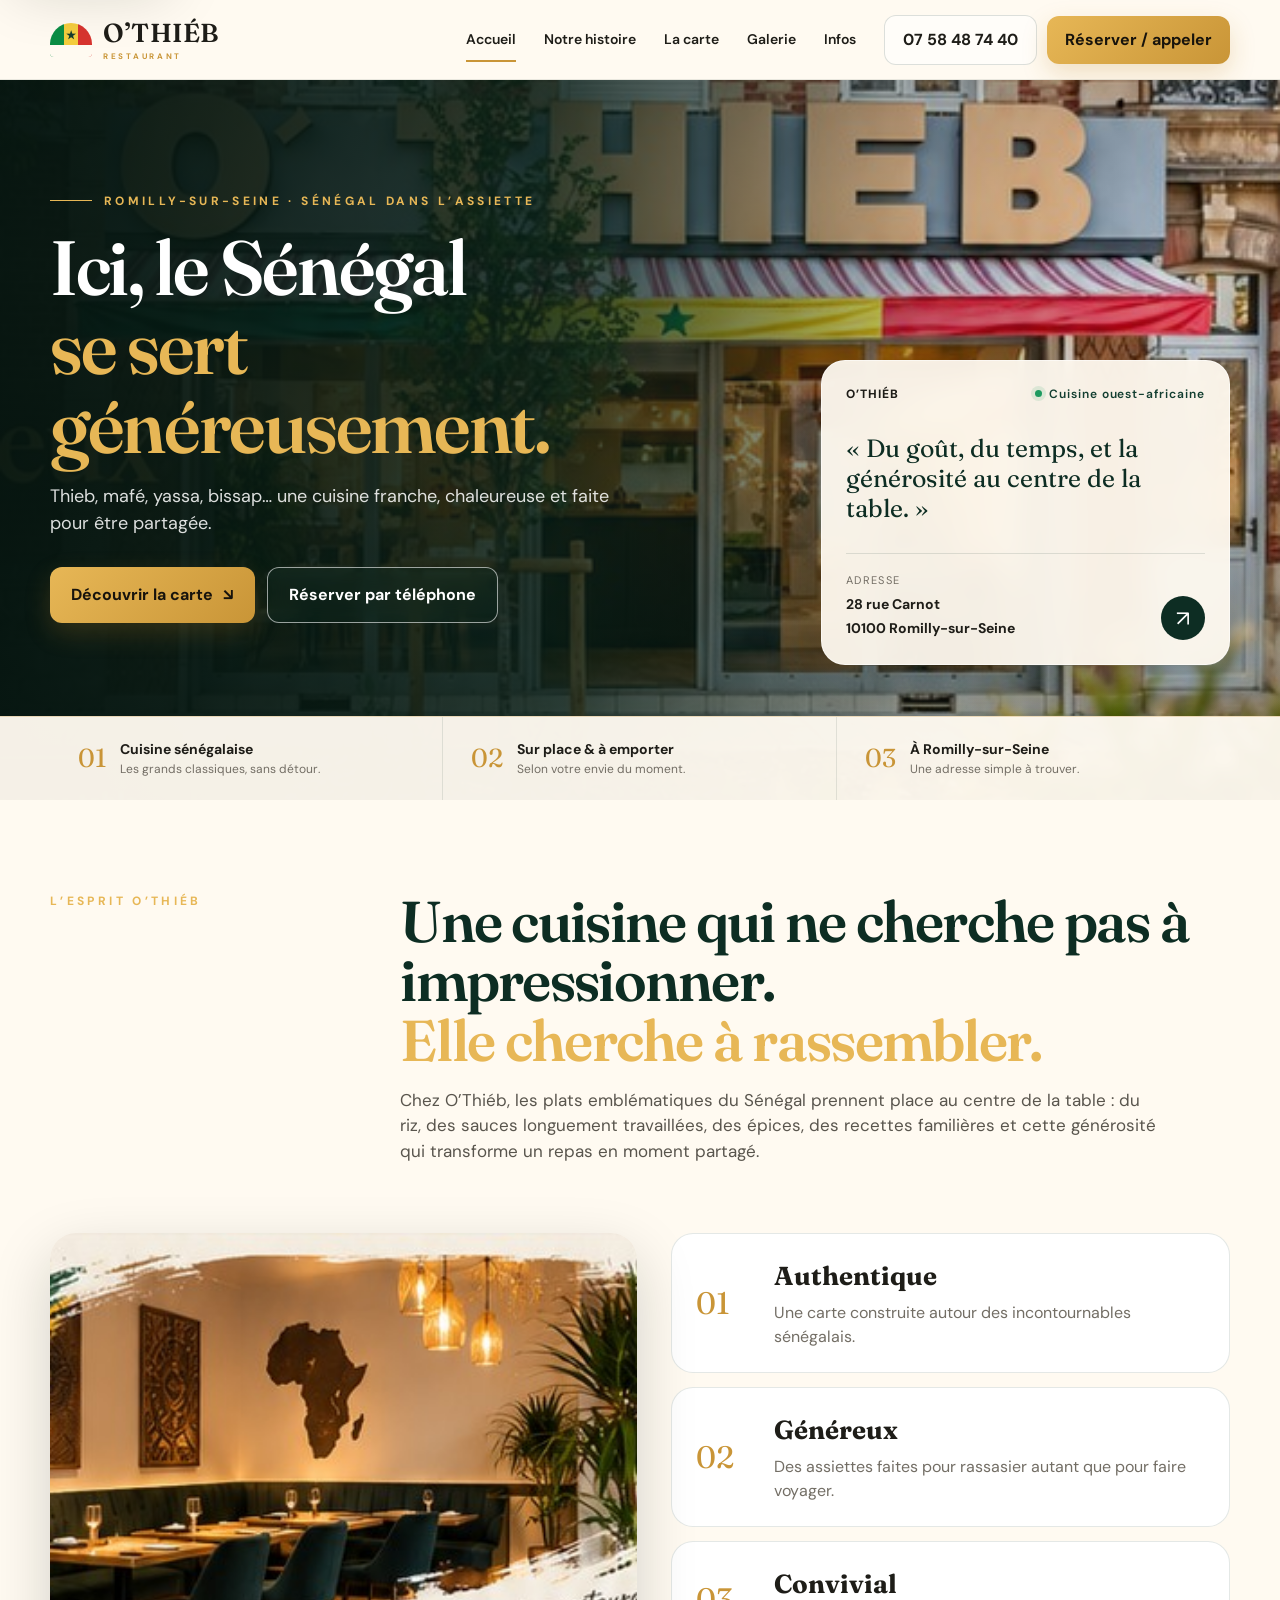
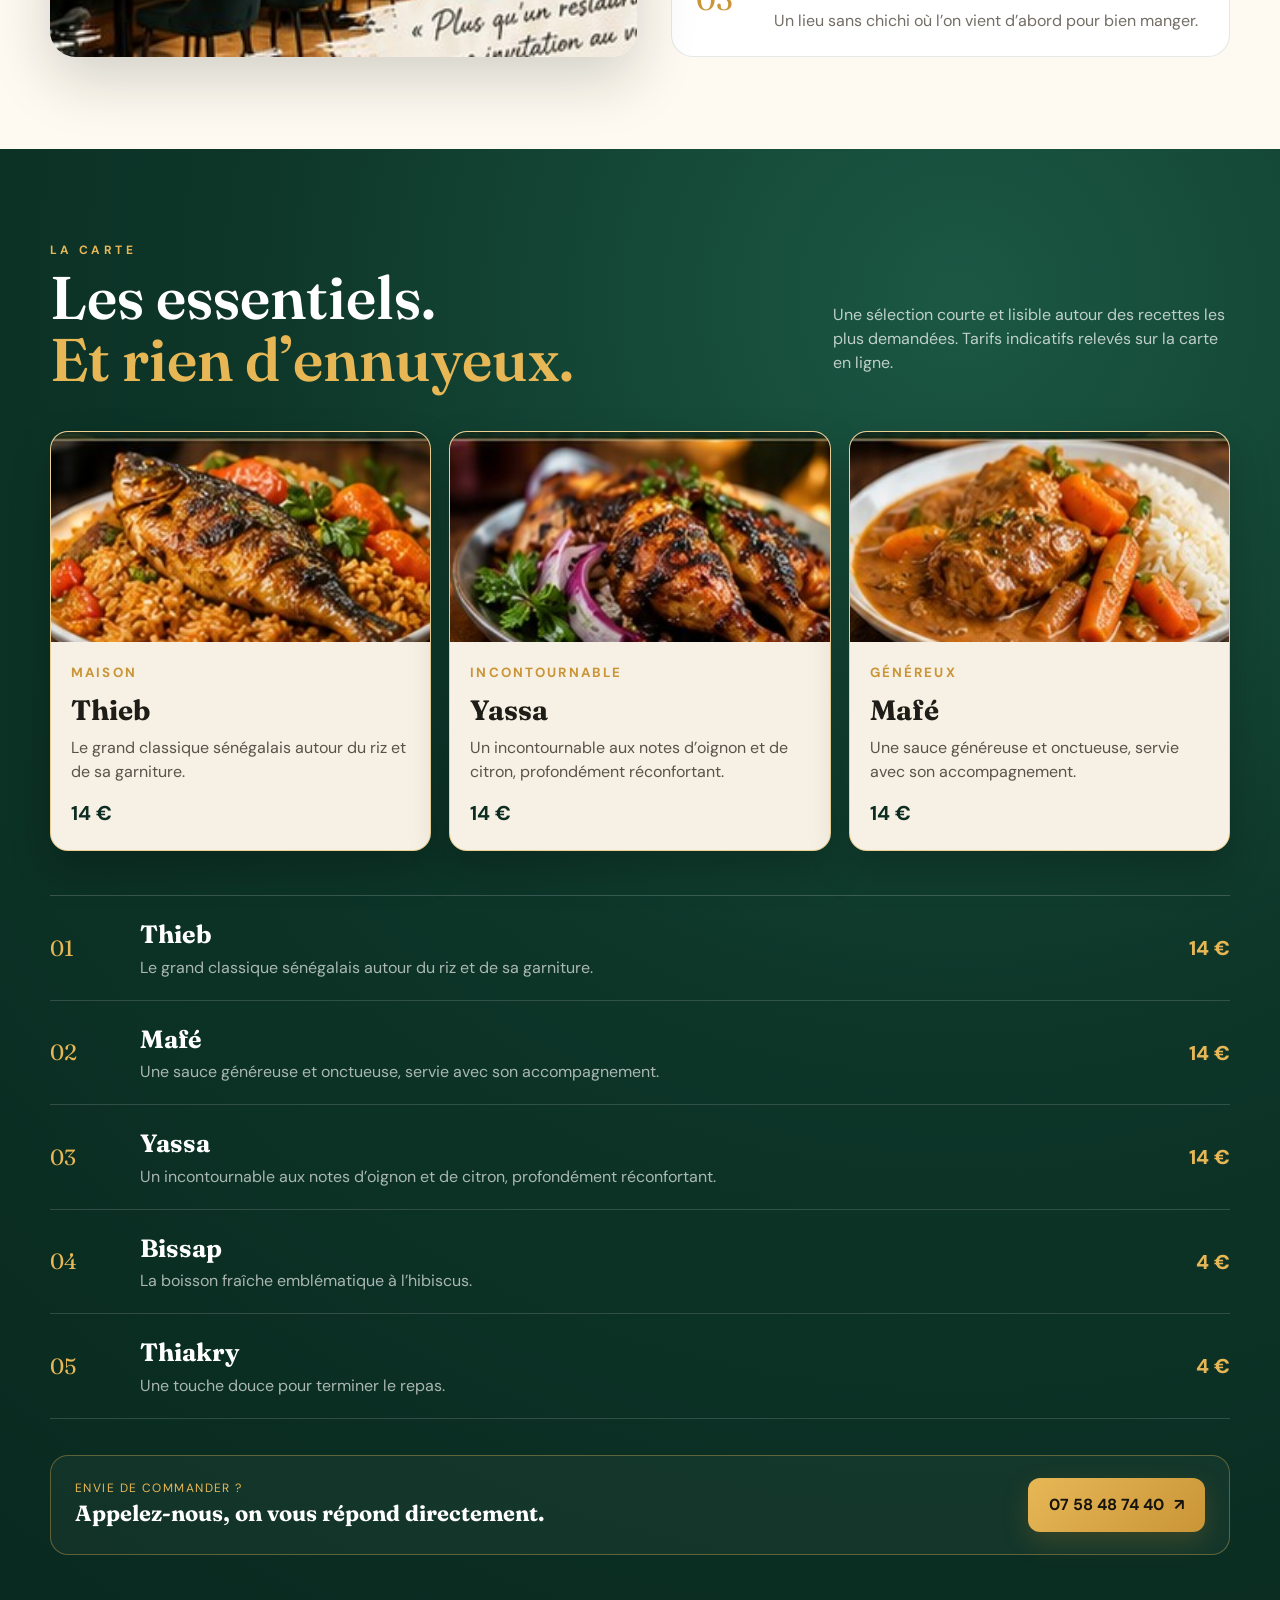
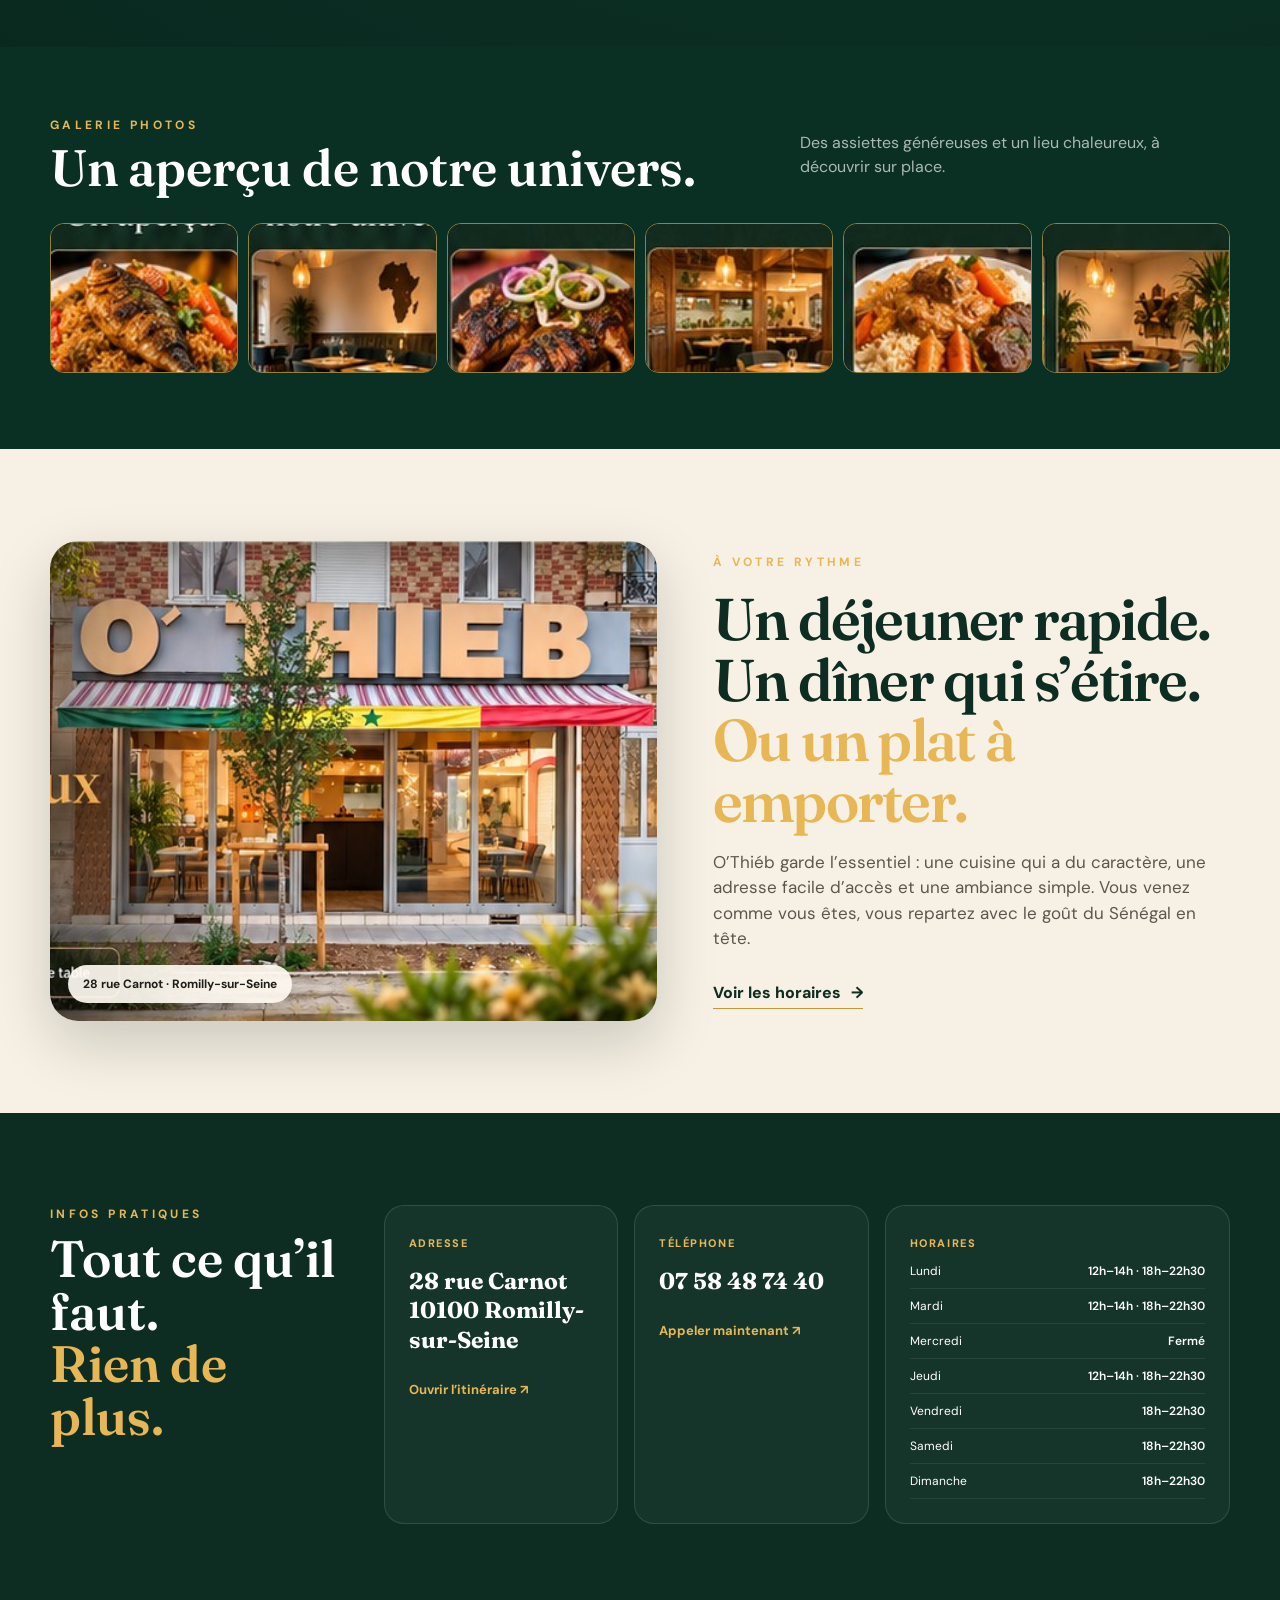
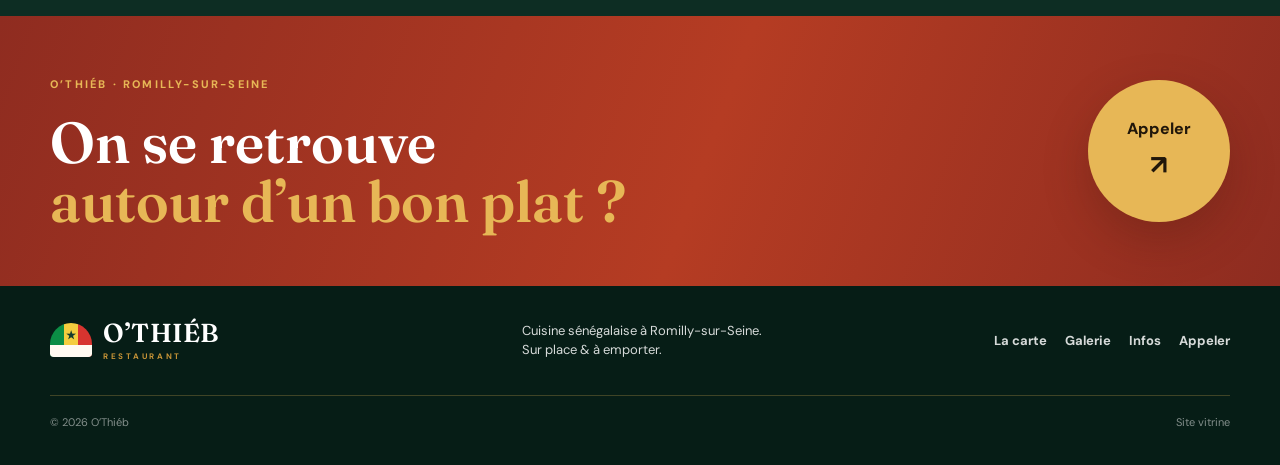
==== index.html @ 539853f3 "Upload complete Othieb site" ====
<!doctype html>
<html lang="fr">
<head>
  <meta charset="utf-8" />
  <meta name="viewport" content="width=device-width, initial-scale=1" />
  <meta name="theme-color" content="#10261f" />
  <meta name="description" content="O'Thiéb — cuisine sénégalaise généreuse à Romilly-sur-Seine. Thieb, mafé, yassa, bissap et spécialités maison." />
  <meta property="og:title" content="O'Thiéb — Cuisine sénégalaise à Romilly-sur-Seine" />
  <meta property="og:description" content="Thieb, mafé, yassa, bissap et spécialités maison. Sur place et à emporter." />
  <meta property="og:type" content="website" />
  <meta property="og:url" content="https://othieb.fr/" />
  <meta property="og:image" content="https://othieb.fr/assets/facade.jpg" />
  <title>O'Thiéb — Cuisine sénégalaise à Romilly-sur-Seine</title>
  <link rel="icon" href="assets/favicon.svg" type="image/svg+xml" />
  <link rel="preconnect" href="https://fonts.googleapis.com" />
  <link rel="preconnect" href="https://fonts.gstatic.com" crossorigin />
  <link href="https://fonts.googleapis.com/css2?family=DM+Sans:wght@400;500;600;700&family=Fraunces:opsz,wght@9..144,500;9..144,600;9..144,700&display=swap" rel="stylesheet" />
  <link rel="stylesheet" href="styles.css" />
</head>
<body>
  <a class="skip-link" href="#contenu">Aller au contenu</a>

  <header class="site-header" data-header>
    <div class="container nav-wrap">
      <a class="brand" href="#accueil" aria-label="O'Thiéb, retour à l'accueil">
        <span class="brand-mark" aria-hidden="true"><i></i><b>★</b></span>
        <span class="brand-type"><strong>O’THIÉB</strong><small>RESTAURANT</small></span>
      </a>

      <nav class="desktop-nav" aria-label="Navigation principale">
        <a href="#accueil">Accueil</a>
        <a href="#histoire">Notre histoire</a>
        <a href="#carte">La carte</a>
        <a href="#galerie">Galerie</a>
        <a href="#infos">Infos</a>
      </nav>

      <div class="nav-actions">
        <a class="btn btn-ghost hide-mobile" href="tel:+33758487440">07 58 48 74 40</a>
        <a class="btn btn-gold hide-mobile" href="tel:+33758487440">Réserver / appeler</a>
        <button class="menu-toggle" type="button" aria-label="Ouvrir le menu" aria-expanded="false" data-menu-toggle>
          <span></span><span></span>
        </button>
      </div>
    </div>

    <div class="mobile-panel" data-mobile-panel>
      <nav aria-label="Navigation mobile">
        <a href="#accueil">Accueil</a>
        <a href="#histoire">Notre histoire</a>
        <a href="#carte">La carte</a>
        <a href="#galerie">Galerie</a>
        <a href="#infos">Infos pratiques</a>
        <a class="btn btn-gold" href="tel:+33758487440">Appeler le restaurant</a>
      </nav>
    </div>
  </header>

  <main id="contenu">
    <section class="hero" id="accueil">
      <div class="hero-media" aria-hidden="true">
        <img src="assets/facade.jpg" alt="" />
        <div class="hero-wash"></div>
      </div>

      <div class="container hero-grid">
        <div class="hero-copy reveal">
          <div class="eyebrow"><span></span> Romilly-sur-Seine · Sénégal dans l’assiette</div>
          <h1>Ici, le Sénégal<br /><em>se sert généreusement.</em></h1>
          <p class="hero-lead">Thieb, mafé, yassa, bissap… une cuisine franche, chaleureuse et faite pour être partagée.</p>
          <div class="hero-cta">
            <a class="btn btn-gold btn-lg" href="#carte">Découvrir la carte <span>↘</span></a>
            <a class="btn btn-glass btn-lg" href="tel:+33758487440">Réserver par téléphone</a>
          </div>
        </div>

        <aside class="hero-card reveal delay-1" aria-label="Informations rapides">
          <div class="hero-card-top">
            <span>O’THIÉB</span>
            <span class="status-dot">Cuisine ouest-africaine</span>
          </div>
          <div class="hero-card-quote">« Du goût, du temps, et la générosité au centre de la table. »</div>
          <div class="hero-card-bottom">
            <div><small>Adresse</small><strong>28 rue Carnot<br />10100 Romilly-sur-Seine</strong></div>
            <a href="https://www.google.com/maps/search/?api=1&query=28+Rue+Carnot+10100+Romilly-sur-Seine" target="_blank" rel="noreferrer" aria-label="Voir l'adresse sur Google Maps">↗</a>
          </div>
        </aside>
      </div>

      <div class="hero-strip">
        <div class="container strip-grid">
          <div><span>01</span><strong>Cuisine sénégalaise</strong><small>Les grands classiques, sans détour.</small></div>
          <div><span>02</span><strong>Sur place & à emporter</strong><small>Selon votre envie du moment.</small></div>
          <div><span>03</span><strong>À Romilly-sur-Seine</strong><small>Une adresse simple à trouver.</small></div>
        </div>
      </div>
    </section>

    <section class="intro section" id="histoire">
      <div class="container intro-grid">
        <div class="section-kicker reveal">L’esprit O’Thiéb</div>
        <div class="intro-copy reveal delay-1">
          <h2>Une cuisine qui ne cherche pas à impressionner.<br /><em>Elle cherche à rassembler.</em></h2>
          <p>Chez O’Thiéb, les plats emblématiques du Sénégal prennent place au centre de la table : du riz, des sauces longuement travaillées, des épices, des recettes familières et cette générosité qui transforme un repas en moment partagé.</p>
        </div>
      </div>

      <div class="container story-grid">
        <div class="story-photo reveal"><img src="assets/interior.jpg" alt="Intérieur chaleureux du restaurant O'Thiéb" loading="lazy" /></div>
        <div class="values-grid">
          <article class="value-card reveal"><span class="value-no">01</span><h3>Authentique</h3><p>Une carte construite autour des incontournables sénégalais.</p></article>
          <article class="value-card reveal delay-1"><span class="value-no">02</span><h3>Généreux</h3><p>Des assiettes faites pour rassasier autant que pour faire voyager.</p></article>
          <article class="value-card reveal delay-2"><span class="value-no">03</span><h3>Convivial</h3><p>Un lieu sans chichi où l’on vient d’abord pour bien manger.</p></article>
        </div>
      </div>
    </section>

    <section class="menu-section section" id="carte">
      <div class="container section-head reveal">
        <div>
          <div class="section-kicker light">La carte</div>
          <h2>Les essentiels.<br /><em>Et rien d’ennuyeux.</em></h2>
        </div>
        <p>Une sélection courte et lisible autour des recettes les plus demandées. Tarifs indicatifs relevés sur la carte en ligne.</p>
      </div>

      <div class="container featured-dishes">
        <article class="dish-card reveal">
          <img src="assets/fish.jpg" alt="Plat sénégalais à base de poisson et de riz" loading="lazy" />
          <div><small>Maison</small><h3>Thieb</h3><p>Le grand classique sénégalais autour du riz et de sa garniture.</p><strong>14 €</strong></div>
        </article>
        <article class="dish-card reveal delay-1">
          <img src="assets/chicken.jpg" alt="Poulet grillé sénégalais" loading="lazy" />
          <div><small>Incontournable</small><h3>Yassa</h3><p>Un incontournable aux notes d’oignon et de citron, profondément réconfortant.</p><strong>14 €</strong></div>
        </article>
        <article class="dish-card reveal delay-2">
          <img src="assets/mafe.jpg" alt="Mafé servi avec riz et légumes" loading="lazy" />
          <div><small>Généreux</small><h3>Mafé</h3><p>Une sauce généreuse et onctueuse, servie avec son accompagnement.</p><strong>14 €</strong></div>
        </article>
      </div>

      <div class="container menu-list">
        <article class="menu-item reveal"><div class="menu-index">01</div><div><h3>Thieb</h3><p>Le grand classique sénégalais autour du riz et de sa garniture.</p></div><div class="menu-price">14 €</div></article>
        <article class="menu-item reveal"><div class="menu-index">02</div><div><h3>Mafé</h3><p>Une sauce généreuse et onctueuse, servie avec son accompagnement.</p></div><div class="menu-price">14 €</div></article>
        <article class="menu-item reveal"><div class="menu-index">03</div><div><h3>Yassa</h3><p>Un incontournable aux notes d’oignon et de citron, profondément réconfortant.</p></div><div class="menu-price">14 €</div></article>
        <article class="menu-item reveal"><div class="menu-index">04</div><div><h3>Bissap</h3><p>La boisson fraîche emblématique à l’hibiscus.</p></div><div class="menu-price">4 €</div></article>
        <article class="menu-item reveal"><div class="menu-index">05</div><div><h3>Thiakry</h3><p>Une touche douce pour terminer le repas.</p></div><div class="menu-price">4 €</div></article>
      </div>

      <div class="container menu-cta reveal">
        <div><small>Envie de commander ?</small><strong>Appelez-nous, on vous répond directement.</strong></div>
        <a class="btn btn-gold btn-lg" href="tel:+33758487440">07 58 48 74 40 <span>↗</span></a>
      </div>
    </section>

    <section class="gallery-section section" id="galerie">
      <div class="container gallery-head reveal">
        <div><div class="section-kicker">Galerie photos</div><h2>Un aperçu de notre univers.</h2></div>
        <p>Des assiettes généreuses et un lieu chaleureux, à découvrir sur place.</p>
      </div>
      <div class="container gallery-grid">
        <img src="assets/gallery1.jpg" alt="Plat du restaurant O'Thiéb" loading="lazy" />
        <img src="assets/gallery2.jpg" alt="Salle du restaurant O'Thiéb" loading="lazy" />
        <img src="assets/gallery3.jpg" alt="Spécialité sénégalaise" loading="lazy" />
        <img src="assets/gallery4.jpg" alt="Table dressée chez O'Thiéb" loading="lazy" />
        <img src="assets/gallery5.jpg" alt="Plat traditionnel sénégalais" loading="lazy" />
        <img src="assets/gallery6.jpg" alt="Ambiance intérieure du restaurant" loading="lazy" />
      </div>
    </section>

    <section class="experience section">
      <div class="container experience-grid">
        <div class="experience-photo reveal">
          <img src="assets/facade.jpg" alt="Façade du restaurant O'Thiéb à Romilly-sur-Seine" loading="lazy" />
          <div class="photo-label">28 rue Carnot · Romilly-sur-Seine</div>
        </div>
        <div class="experience-copy reveal delay-1">
          <div class="section-kicker">À votre rythme</div>
          <h2>Un déjeuner rapide.<br />Un dîner qui s’étire.<br /><em>Ou un plat à emporter.</em></h2>
          <p>O’Thiéb garde l’essentiel : une cuisine qui a du caractère, une adresse facile d’accès et une ambiance simple. Vous venez comme vous êtes, vous repartez avec le goût du Sénégal en tête.</p>
          <a class="text-link" href="#infos">Voir les horaires <span>→</span></a>
        </div>
      </div>
    </section>

    <section class="info-section section" id="infos">
      <div class="container info-grid">
        <div class="info-title reveal"><div class="section-kicker light">Infos pratiques</div><h2>Tout ce qu’il faut.<br /><em>Rien de plus.</em></h2></div>
        <div class="info-card reveal delay-1"><small>Adresse</small><h3>28 rue Carnot<br />10100 Romilly-sur-Seine</h3><a href="https://www.google.com/maps/search/?api=1&query=28+Rue+Carnot+10100+Romilly-sur-Seine" target="_blank" rel="noreferrer">Ouvrir l’itinéraire ↗</a></div>
        <div class="info-card reveal delay-2"><small>Téléphone</small><h3><a href="tel:+33758487440">07 58 48 74 40</a></h3><a href="tel:+33758487440">Appeler maintenant ↗</a></div>
        <div class="info-card hours-card reveal delay-3"><small>Horaires</small><div class="hours-row"><span>Lundi</span><strong>12h–14h · 18h–22h30</strong></div><div class="hours-row"><span>Mardi</span><strong>12h–14h · 18h–22h30</strong></div><div class="hours-row"><span>Mercredi</span><strong>Fermé</strong></div><div class="hours-row"><span>Jeudi</span><strong>12h–14h · 18h–22h30</strong></div><div class="hours-row"><span>Vendredi</span><strong>18h–22h30</strong></div><div class="hours-row"><span>Samedi</span><strong>18h–22h30</strong></div><div class="hours-row"><span>Dimanche</span><strong>18h–22h30</strong></div></div>
      </div>
    </section>

    <section class="final-cta">
      <div class="container final-cta-inner reveal">
        <div><span class="mini">O’THIÉB · ROMILLY-SUR-SEINE</span><h2>On se retrouve<br /><em>autour d’un bon plat ?</em></h2></div>
        <a class="round-cta" href="tel:+33758487440" aria-label="Appeler O'Thiéb"><span>Appeler</span><b>↗</b></a>
      </div>
    </section>
  </main>

  <footer class="footer">
    <div class="container footer-grid">
      <a class="brand brand-footer" href="#accueil"><span class="brand-mark" aria-hidden="true"><i></i><b>★</b></span><span class="brand-type"><strong>O’THIÉB</strong><small>RESTAURANT</small></span></a>
      <p>Cuisine sénégalaise à Romilly-sur-Seine.<br />Sur place & à emporter.</p>
      <div class="footer-links"><a href="#carte">La carte</a><a href="#galerie">Galerie</a><a href="#infos">Infos</a><a href="tel:+33758487440">Appeler</a></div>
      <div class="footer-bottom"><span>© <span data-year></span> O’Thiéb</span><span>Site vitrine</span></div>
    </div>
  </footer>

  <script src="script.js"></script>
</body>
</html>
---- styles.css ----
:root{
  --green:#0d2d23;--green-2:#123e30;--green-3:#184d3b;--cream:#f7f0e4;--cream-2:#fffaf1;
  --gold:#c99537;--gold-2:#e7b756;--red:#a83824;--ink:#1e1d18;--muted:#736e65;--white:#fff;
  --line:rgba(201,149,55,.34);--max:1180px;--shadow:0 22px 60px rgba(5,22,17,.18)
}
*{box-sizing:border-box}html{scroll-behavior:smooth}body{margin:0;font-family:"DM Sans",Arial,sans-serif;background:var(--cream-2);color:var(--ink);line-height:1.5}img{display:block;max-width:100%}a{color:inherit;text-decoration:none}button,input,select,textarea{font:inherit}.container{width:min(var(--max),calc(100% - 40px));margin-inline:auto}.section{padding:92px 0}.skip-link{position:fixed;left:16px;top:-80px;z-index:999;padding:12px 16px;background:#fff;color:#111;border-radius:8px;box-shadow:var(--shadow)}.skip-link:focus{top:16px}
.site-header{position:sticky;top:0;z-index:40;background:rgba(255,250,241,.94);backdrop-filter:blur(18px);border-bottom:1px solid rgba(16,38,31,.09);transition:.25s}.site-header.is-scrolled{box-shadow:0 10px 30px rgba(8,29,23,.08)}.nav-wrap{min-height:78px;display:flex;align-items:center;gap:28px}.brand{display:inline-flex;align-items:center;gap:11px;min-width:max-content}.brand-mark{position:relative;width:42px;height:34px;display:block;overflow:hidden;border-radius:22px 22px 4px 4px;background:linear-gradient(90deg,#0b8d45 0 33%,#f4cd3e 33% 66%,#d7342f 66%)}.brand-mark i{position:absolute;inset:auto 0 0;height:12px;background:var(--cream-2)}.brand-mark b{position:absolute;left:50%;top:4px;transform:translateX(-50%);font-size:11px;color:#143c2e}.brand-type{display:grid;line-height:1}.brand-type strong{font-family:"Fraunces",Georgia,serif;font-size:26px;letter-spacing:.02em;font-weight:600}.brand-type small{margin-top:6px;font-size:8px;letter-spacing:.34em;color:var(--gold);font-weight:700}.desktop-nav{margin-left:auto;display:flex;align-items:center;gap:28px}.desktop-nav a{font-size:14px;font-weight:600;position:relative;padding:29px 0}.desktop-nav a:after{content:"";position:absolute;left:0;right:0;bottom:17px;height:2px;background:var(--gold);transform:scaleX(0);transform-origin:left;transition:.22s}.desktop-nav a:hover:after,.desktop-nav a.active:after{transform:scaleX(1)}.nav-actions{display:flex;gap:10px;align-items:center}.btn{display:inline-flex;align-items:center;justify-content:center;gap:10px;border:0;border-radius:12px;padding:12px 18px;font-weight:700;transition:transform .2s,box-shadow .2s,background .2s}.btn:hover{transform:translateY(-2px)}.btn-gold{background:linear-gradient(135deg,var(--gold-2),var(--gold));color:#17130c;box-shadow:0 10px 26px rgba(188,128,30,.22)}.btn-ghost{border:1px solid rgba(13,45,35,.14);background:rgba(255,255,255,.55)}.btn-glass{border:1px solid rgba(255,255,255,.58);color:#fff;background:rgba(13,45,35,.28);backdrop-filter:blur(10px)}.btn-lg{padding:15px 21px}.menu-toggle{width:44px;height:44px;border:0;border-radius:12px;background:var(--green);display:none;align-items:center;justify-content:center;flex-direction:column;gap:6px}.menu-toggle span{width:20px;height:2px;background:#fff;transition:.2s}.menu-toggle[aria-expanded="true"] span:first-child{transform:translateY(4px) rotate(45deg)}.menu-toggle[aria-expanded="true"] span:last-child{transform:translateY(-4px) rotate(-45deg)}.mobile-panel{display:none;background:var(--cream-2);border-top:1px solid rgba(13,45,35,.08)}.mobile-panel nav{width:min(var(--max),calc(100% - 40px));margin:auto;padding:12px 0 22px;display:grid}.mobile-panel nav>a:not(.btn){padding:13px 2px;border-bottom:1px solid rgba(13,45,35,.09);font-weight:600}.mobile-panel .btn{margin-top:14px}
.hero{position:relative;min-height:720px;overflow:hidden;background:var(--green);display:flex;flex-direction:column}.hero-media{position:absolute;inset:0}.hero-media img{width:100%;height:100%;object-fit:cover;object-position:center}.hero-wash{position:absolute;inset:0;background:linear-gradient(90deg,rgba(5,21,16,.96) 0%,rgba(6,29,22,.82) 43%,rgba(6,29,22,.24) 72%,rgba(6,29,22,.08) 100%),linear-gradient(0deg,rgba(6,29,22,.25),transparent 55%)}.hero-grid{position:relative;z-index:2;display:grid;grid-template-columns:minmax(0,1.2fr) minmax(300px,.7fr);gap:70px;align-items:center;flex:1;padding-top:70px;padding-bottom:135px}.eyebrow,.section-kicker{display:flex;align-items:center;gap:12px;color:var(--gold-2);text-transform:uppercase;letter-spacing:.28em;font-size:12px;font-weight:700}.eyebrow span{width:42px;height:1px;background:var(--gold-2)}.hero h1,.intro h2,.menu-section h2,.experience h2,.info-section h2,.gallery-section h2,.final-cta h2{font-family:"Fraunces",Georgia,serif;font-weight:600;line-height:1.03;margin:18px 0}.hero h1{font-size:clamp(50px,6vw,78px);color:#fff;letter-spacing:-.03em;max-width:760px}.hero h1 em,.intro h2 em,.menu-section h2 em,.experience h2 em,.info-section h2 em,.final-cta h2 em{color:var(--gold-2);font-style:normal}.hero-lead{max-width:600px;font-size:18px;color:rgba(255,255,255,.86)}.hero-cta{display:flex;flex-wrap:wrap;gap:12px;margin-top:30px}.hero-card{align-self:end;background:rgba(255,250,241,.94);border:1px solid rgba(255,255,255,.56);border-radius:24px;padding:24px;box-shadow:var(--shadow);backdrop-filter:blur(14px)}.hero-card-top{display:flex;justify-content:space-between;gap:18px;align-items:center;font-size:12px;font-weight:800;letter-spacing:.08em}.status-dot{font-weight:600;color:var(--green-2);display:flex;align-items:center;gap:7px}.status-dot:before{content:"";width:7px;height:7px;border-radius:50%;background:#1c9a5f;box-shadow:0 0 0 4px rgba(28,154,95,.12)}.hero-card-quote{font-family:"Fraunces",Georgia,serif;font-size:25px;line-height:1.2;padding:30px 0;color:var(--green)}.hero-card-bottom{display:flex;justify-content:space-between;align-items:end;gap:20px;border-top:1px solid rgba(13,45,35,.12);padding-top:18px}.hero-card-bottom small{display:block;color:var(--muted);font-size:11px;margin-bottom:4px;text-transform:uppercase;letter-spacing:.12em}.hero-card-bottom strong{font-size:14px}.hero-card-bottom>a{width:44px;height:44px;border-radius:50%;display:grid;place-items:center;background:var(--green);color:#fff;font-size:22px}.hero-strip{position:absolute;z-index:3;left:0;right:0;bottom:0;background:rgba(255,250,241,.96);border-top:1px solid rgba(201,149,55,.28)}.strip-grid{display:grid;grid-template-columns:repeat(3,1fr)}.strip-grid>div{padding:22px 28px;border-right:1px solid rgba(13,45,35,.1);display:grid;grid-template-columns:auto 1fr;column-gap:14px}.strip-grid>div:last-child{border-right:0}.strip-grid span{grid-row:1/3;color:var(--gold);font-family:"Fraunces",Georgia,serif;font-size:26px}.strip-grid strong{font-size:14px}.strip-grid small{color:var(--muted);font-size:12px}
.intro{background:var(--cream-2)}.intro-grid{display:grid;grid-template-columns:.35fr 1fr;gap:60px;align-items:start}.intro-copy h2{font-size:clamp(38px,4.5vw,60px);margin-top:0;color:var(--green);letter-spacing:-.03em}.intro-copy p{max-width:760px;color:#59554d;font-size:17px}.story-grid{display:grid;grid-template-columns:1.05fr 1fr;gap:34px;margin-top:52px;align-items:stretch}.story-photo{min-height:420px;border-radius:26px;overflow:hidden;box-shadow:var(--shadow);position:relative}.story-photo img{width:100%;height:100%;object-fit:cover}.values-grid{display:grid;gap:14px}.value-card{border:1px solid rgba(13,45,35,.11);background:#fff;border-radius:22px;padding:23px 24px;display:grid;grid-template-columns:64px 1fr;column-gap:14px;align-items:center}.value-card h3{font-family:"Fraunces",Georgia,serif;font-size:26px;margin:0}.value-card p{grid-column:2;margin:5px 0 0;color:var(--muted)}.value-no{grid-row:1/3;color:var(--gold);font-family:"Fraunces",Georgia,serif;font-size:31px}
.menu-section{background:radial-gradient(circle at 75% 10%,#1b5844 0%,#0d3528 45%,#09291f 100%);color:#fff}.section-head{display:grid;grid-template-columns:1fr .55fr;gap:60px;align-items:end}.section-head h2{font-size:clamp(40px,4.7vw,64px);margin:8px 0 0}.section-head>p{color:rgba(255,255,255,.72);max-width:430px}.section-kicker.light{color:var(--gold-2)}.featured-dishes{display:grid;grid-template-columns:repeat(3,1fr);gap:18px;margin-top:40px}.dish-card{background:var(--cream);color:var(--ink);border:1px solid rgba(231,183,86,.55);border-radius:18px;overflow:hidden;box-shadow:0 18px 40px rgba(0,0,0,.22)}.dish-card img{width:100%;height:210px;object-fit:cover}.dish-card>div{padding:18px 20px 22px;position:relative}.dish-card small{color:var(--gold);text-transform:uppercase;letter-spacing:.16em;font-weight:700}.dish-card h3{font-family:"Fraunces",Georgia,serif;font-size:28px;margin:5px 0}.dish-card p{color:#58534b;margin:0 0 14px}.dish-card strong{font-size:20px;color:var(--green)}.menu-list{margin-top:44px;border-top:1px solid rgba(255,255,255,.18)}.menu-item{display:grid;grid-template-columns:70px 1fr auto;gap:20px;align-items:center;padding:20px 0;border-bottom:1px solid rgba(255,255,255,.15)}.menu-index{color:var(--gold-2);font-family:"Fraunces",Georgia,serif;font-size:22px}.menu-item h3{font-family:"Fraunces",Georgia,serif;font-size:25px;margin:0 0 2px}.menu-item p{margin:0;color:rgba(255,255,255,.65)}.menu-price{font-weight:800;font-size:20px;color:var(--gold-2)}.menu-cta{margin-top:36px;padding:22px 24px;border:1px solid rgba(231,183,86,.36);border-radius:18px;background:rgba(255,255,255,.04);display:flex;align-items:center;justify-content:space-between;gap:25px}.menu-cta small{display:block;color:var(--gold-2);font-size:12px;text-transform:uppercase;letter-spacing:.12em}.menu-cta strong{font-family:"Fraunces",Georgia,serif;font-size:22px}
.gallery-section{background:#0a3024;color:#fff;padding-top:68px;padding-bottom:76px}.gallery-head{display:flex;justify-content:space-between;gap:40px;align-items:end}.gallery-head h2{font-size:clamp(34px,4vw,52px);margin:8px 0 0}.gallery-head p{max-width:430px;color:rgba(255,255,255,.66)}.gallery-grid{display:grid;grid-template-columns:repeat(6,1fr);gap:10px;margin-top:28px}.gallery-grid img{width:100%;height:150px;object-fit:cover;border-radius:14px;border:1px solid rgba(231,183,86,.6);transition:transform .2s}.gallery-grid img:hover{transform:translateY(-4px)}
.experience{background:var(--cream)}.experience-grid{display:grid;grid-template-columns:1.08fr .92fr;gap:56px;align-items:center}.experience-photo{position:relative;border-radius:28px;overflow:hidden;box-shadow:var(--shadow)}.experience-photo img{width:100%;height:480px;object-fit:cover}.photo-label{position:absolute;left:18px;bottom:18px;background:rgba(255,250,241,.92);border-radius:999px;padding:10px 15px;font-size:12px;font-weight:700}.experience-copy h2{font-size:clamp(40px,4.6vw,60px);color:var(--green);letter-spacing:-.03em}.experience-copy p{color:#5b574f;font-size:17px}.text-link{display:inline-flex;gap:10px;align-items:center;margin-top:12px;font-weight:800;color:var(--green);border-bottom:1px solid var(--gold);padding-bottom:3px}
.info-section{background:var(--green);color:#fff}.info-grid{display:grid;grid-template-columns:1.15fr .85fr .85fr 1.25fr;gap:16px}.info-title{padding-right:20px}.info-title h2{font-size:clamp(38px,4vw,54px);margin-top:10px}.info-card{border:1px solid rgba(255,255,255,.12);border-radius:20px;padding:24px;background:rgba(255,255,255,.035)}.info-card>small{color:var(--gold-2);text-transform:uppercase;letter-spacing:.14em;font-weight:800;font-size:11px}.info-card h3{font-family:"Fraunces",Georgia,serif;font-size:23px;line-height:1.28;margin:13px 0 22px}.info-card>a{font-size:13px;font-weight:700;color:var(--gold-2)}.hours-card{grid-column:4}.hours-row{display:flex;justify-content:space-between;gap:15px;padding:8px 0;border-bottom:1px solid rgba(255,255,255,.08);font-size:12px}.hours-row strong{text-align:right;font-weight:600}.final-cta{background:linear-gradient(110deg,#8f2c20,#b53c23 55%,#8e2c20);color:#fff;padding:55px 0;overflow:hidden}.final-cta-inner{display:flex;align-items:center;justify-content:space-between;gap:40px}.mini{color:var(--gold-2);letter-spacing:.2em;font-size:11px;font-weight:800}.final-cta h2{font-size:clamp(40px,4.5vw,62px);margin-bottom:0}.round-cta{width:142px;height:142px;border-radius:50%;background:var(--gold-2);color:#21170a;display:flex;flex-direction:column;align-items:center;justify-content:center;gap:4px;font-weight:800;box-shadow:0 18px 45px rgba(70,25,14,.28);transition:.2s}.round-cta:hover{transform:rotate(-3deg) scale(1.03)}.round-cta b{font-size:27px}
.footer{background:#061d16;color:rgba(255,255,255,.84);padding:34px 0}.footer-grid{display:grid;grid-template-columns:1fr 1fr auto;gap:35px;align-items:center}.brand-footer .brand-type strong{color:#fff}.footer p{margin:0;font-size:13px}.footer-links{display:flex;gap:18px;font-size:13px;font-weight:700}.footer-bottom{grid-column:1/-1;border-top:1px solid rgba(231,183,86,.25);padding-top:18px;display:flex;justify-content:space-between;color:rgba(255,255,255,.5);font-size:11px}
.reveal{opacity:0;transform:translateY(18px);transition:opacity .7s ease,transform .7s ease}.reveal.is-visible{opacity:1;transform:none}.delay-1{transition-delay:.08s}.delay-2{transition-delay:.16s}.delay-3{transition-delay:.24s}
@media(max-width:1040px){.desktop-nav{display:none}.menu-toggle{display:flex}.hide-mobile{display:none}.mobile-panel.open{display:block}.hero-grid{grid-template-columns:1fr;gap:30px;padding-top:90px}.hero-card{max-width:520px}.story-grid,.experience-grid{grid-template-columns:1fr}.featured-dishes{grid-template-columns:repeat(2,1fr)}.featured-dishes .dish-card:last-child{grid-column:1/-1;display:grid;grid-template-columns:1fr 1fr}.featured-dishes .dish-card:last-child img{height:100%}.gallery-grid{grid-template-columns:repeat(3,1fr)}.info-grid{grid-template-columns:repeat(2,1fr)}.info-title{grid-column:1/-1}.hours-card{grid-column:auto}.footer-grid{grid-template-columns:1fr auto}.footer-grid>p{display:none}}
@media(max-width:720px){.container{width:min(var(--max),calc(100% - 28px))}.section{padding:70px 0}.nav-wrap{min-height:70px}.brand-type strong{font-size:23px}.hero{min-height:820px}.hero-grid{padding-top:72px;padding-bottom:190px}.hero h1{font-size:clamp(44px,13vw,62px)}.hero-lead{font-size:16px}.hero-card{padding:20px}.hero-card-top{align-items:flex-start;flex-direction:column}.hero-strip{position:absolute}.strip-grid{grid-template-columns:1fr}.strip-grid>div{padding:12px 14px;border-right:0;border-bottom:1px solid rgba(13,45,35,.09);grid-template-columns:42px 1fr}.strip-grid span{font-size:20px}.strip-grid small{display:none}.intro-grid,.section-head{grid-template-columns:1fr;gap:18px}.story-grid{margin-top:35px}.story-photo{min-height:300px}.value-card{grid-template-columns:50px 1fr}.featured-dishes{grid-template-columns:1fr}.featured-dishes .dish-card:last-child{grid-column:auto;display:block}.featured-dishes .dish-card:last-child img{height:210px}.menu-item{grid-template-columns:42px 1fr auto;gap:10px}.menu-item p{font-size:13px}.menu-cta{align-items:flex-start;flex-direction:column}.gallery-head{align-items:flex-start;flex-direction:column}.gallery-grid{grid-template-columns:repeat(2,1fr)}.gallery-grid img{height:130px}.experience-photo img{height:340px}.info-grid{grid-template-columns:1fr}.info-title{grid-column:auto}.final-cta-inner{align-items:flex-start;flex-direction:column}.round-cta{width:115px;height:115px}.footer-grid{grid-template-columns:1fr}.footer-links{flex-wrap:wrap}.footer-bottom{flex-direction:column;gap:4px}}
@media(prefers-reduced-motion:reduce){html{scroll-behavior:auto}.reveal{opacity:1;transform:none;transition:none}.btn,.gallery-grid img,.round-cta{transition:none}}
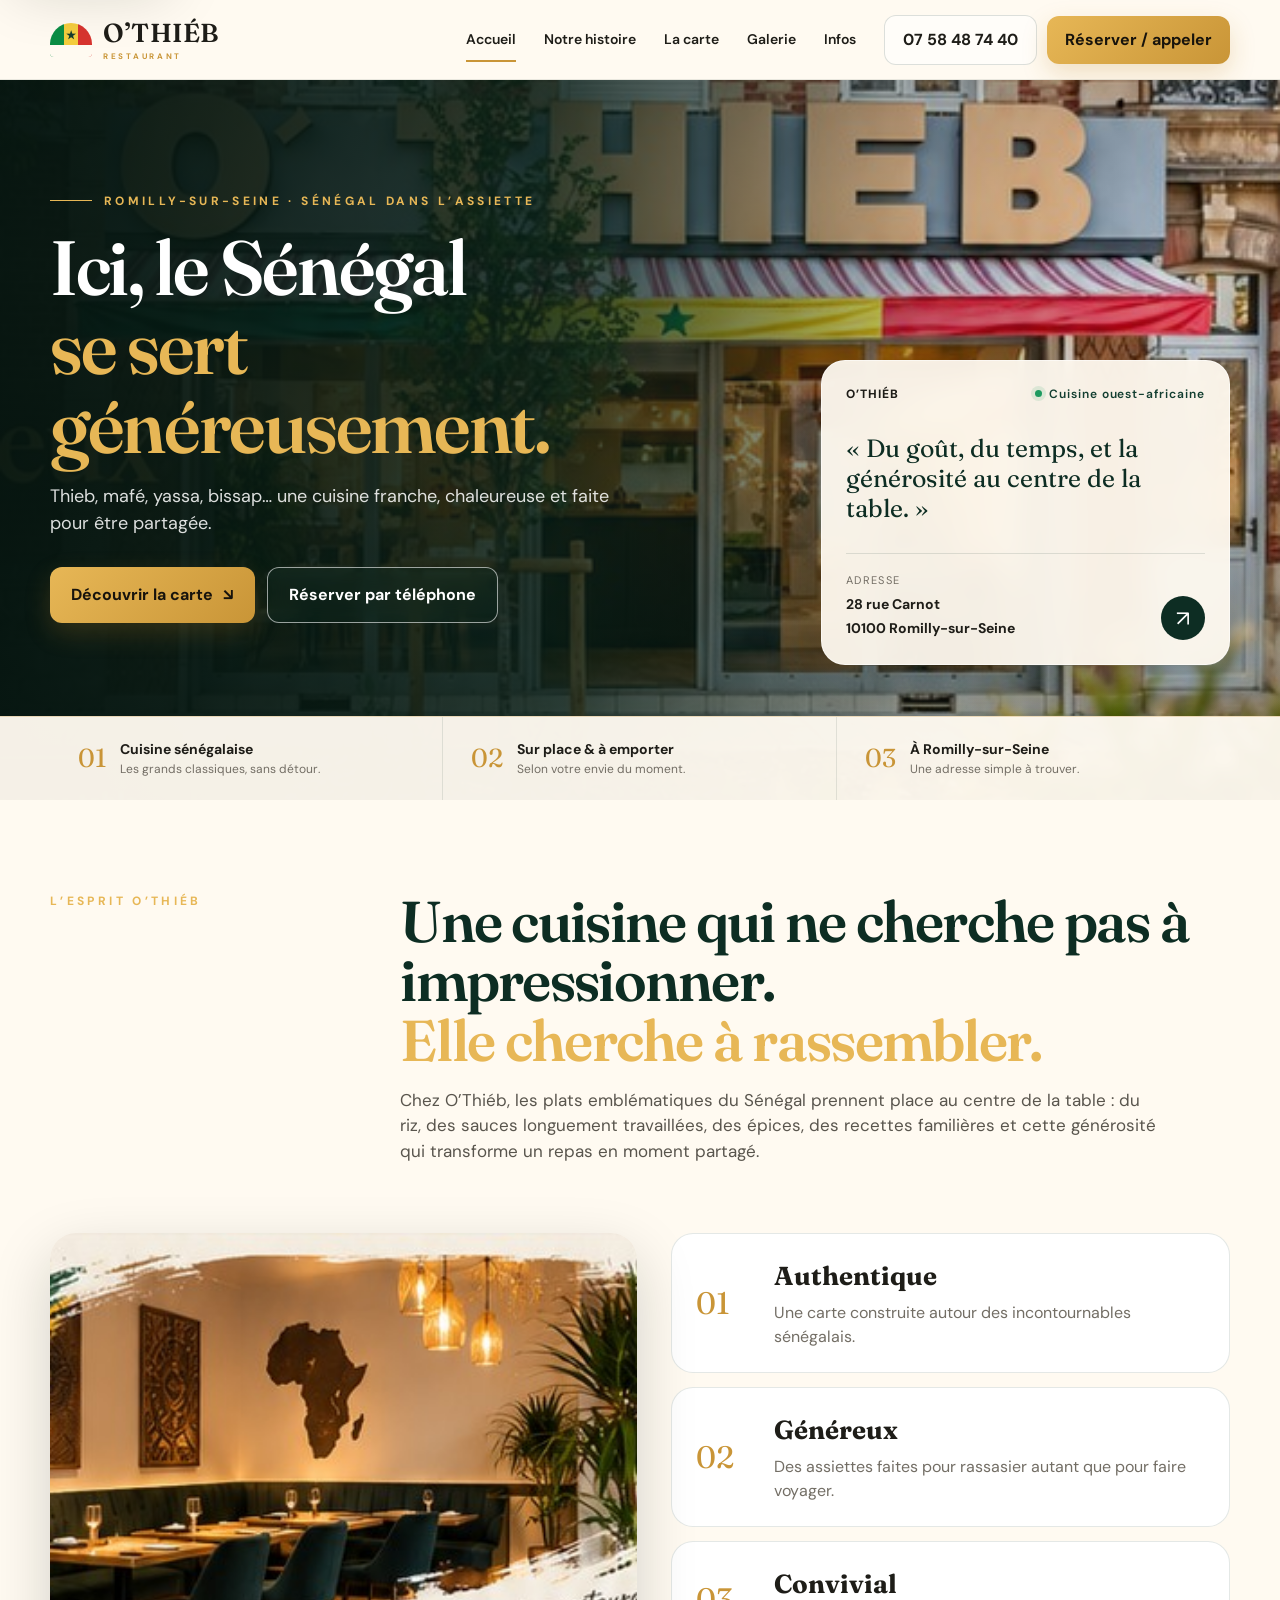
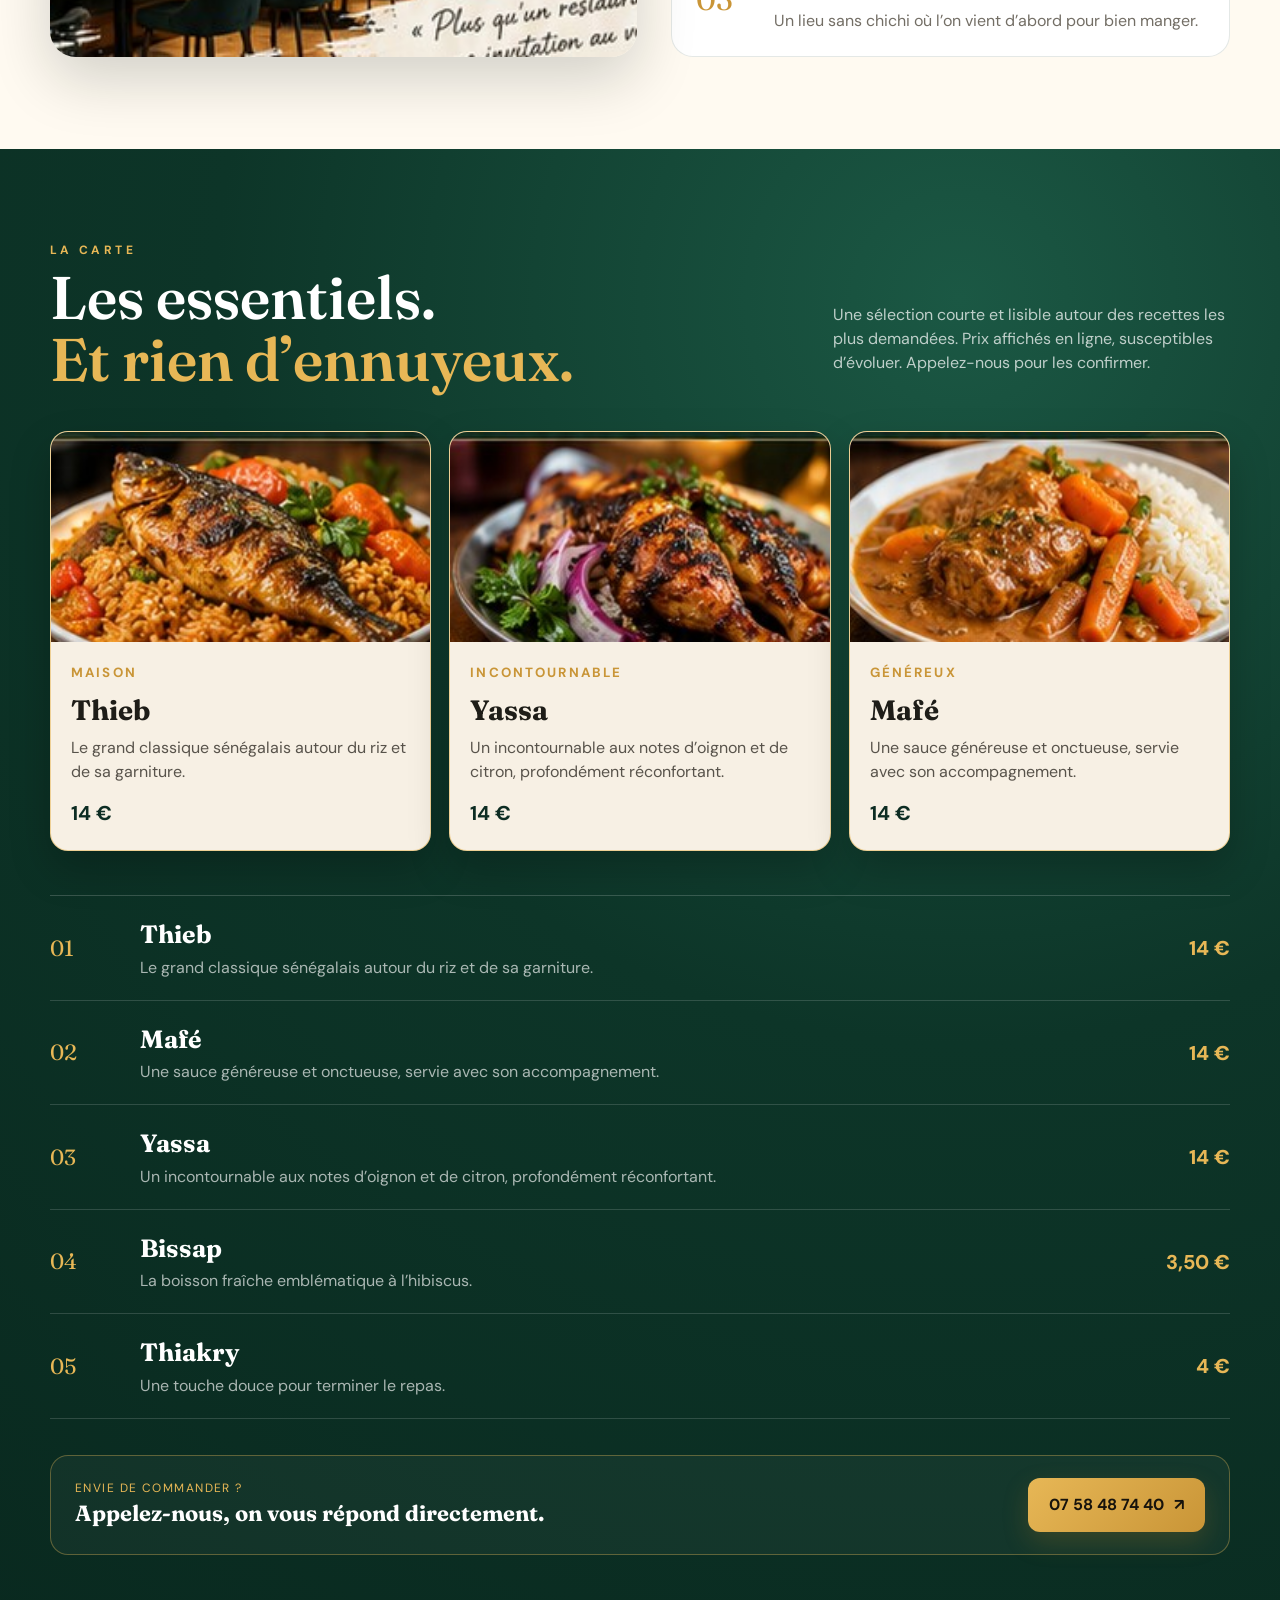
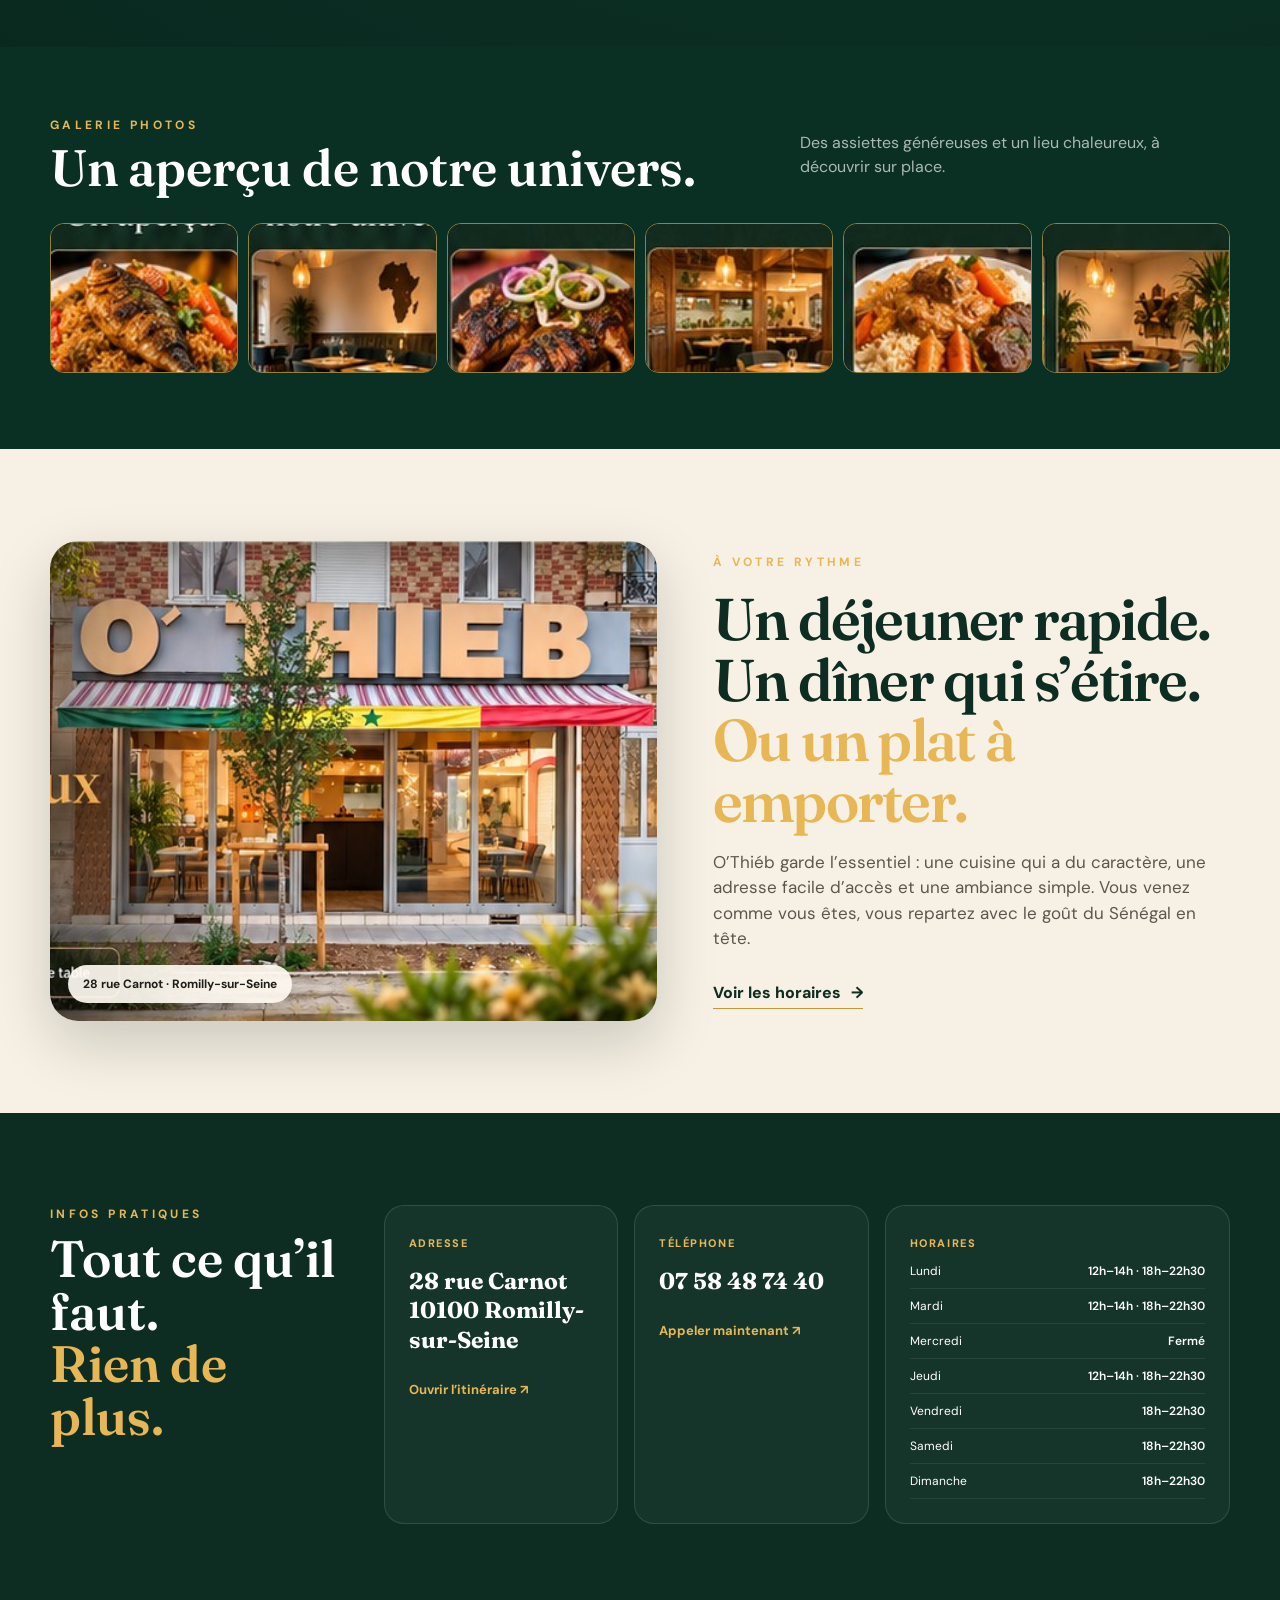
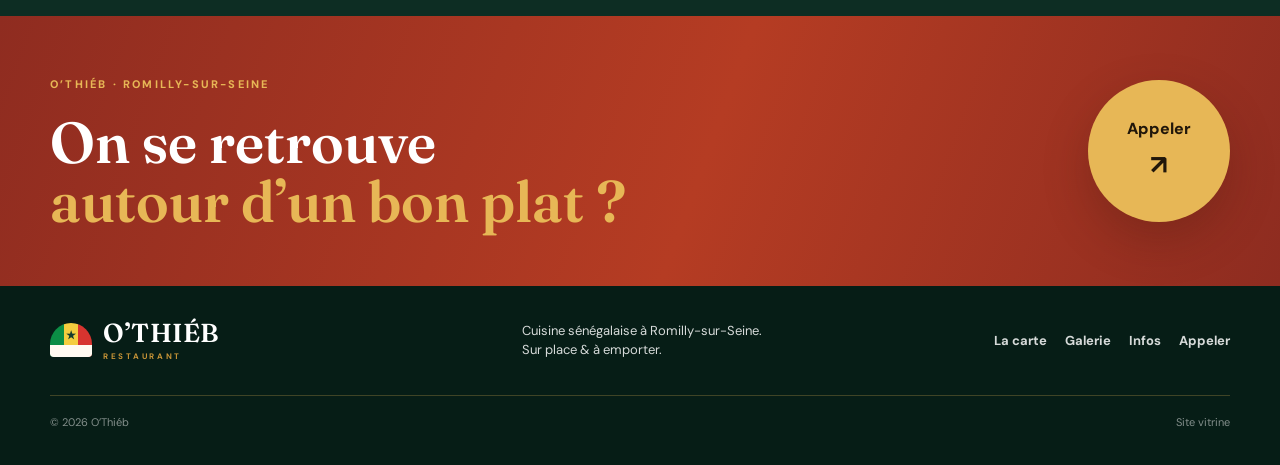
==== commit df8dc074: "Corriger les URL de partage et une information de prix" ====
--- a/index.html
+++ b/index.html
@@ -8,8 +8,8 @@
   <meta property="og:title" content="O'Thiéb — Cuisine sénégalaise à Romilly-sur-Seine" />
   <meta property="og:description" content="Thieb, mafé, yassa, bissap et spécialités maison. Sur place et à emporter." />
   <meta property="og:type" content="website" />
-  <meta property="og:url" content="https://othieb.fr/" />
-  <meta property="og:image" content="https://othieb.fr/assets/facade.jpg" />
+  <meta property="og:url" content="https://aphrikejula-tech.github.io/Othieb-r-/" />
+  <meta property="og:image" content="https://aphrikejula-tech.github.io/Othieb-r-/assets/facade.jpg" />
   <title>O'Thiéb — Cuisine sénégalaise à Romilly-sur-Seine</title>
   <link rel="icon" href="assets/favicon.svg" type="image/svg+xml" />
   <link rel="preconnect" href="https://fonts.googleapis.com" />
@@ -121,7 +121,7 @@
           <div class="section-kicker light">La carte</div>
           <h2>Les essentiels.<br /><em>Et rien d’ennuyeux.</em></h2>
         </div>
-        <p>Une sélection courte et lisible autour des recettes les plus demandées. Tarifs indicatifs relevés sur la carte en ligne.</p>
+        <p>Une sélection courte et lisible autour des recettes les plus demandées. Prix affichés en ligne, susceptibles d’évoluer. Appelez-nous pour les confirmer.</p>
       </div>
 
       <div class="container featured-dishes">
@@ -143,7 +143,7 @@
         <article class="menu-item reveal"><div class="menu-index">01</div><div><h3>Thieb</h3><p>Le grand classique sénégalais autour du riz et de sa garniture.</p></div><div class="menu-price">14 €</div></article>
         <article class="menu-item reveal"><div class="menu-index">02</div><div><h3>Mafé</h3><p>Une sauce généreuse et onctueuse, servie avec son accompagnement.</p></div><div class="menu-price">14 €</div></article>
         <article class="menu-item reveal"><div class="menu-index">03</div><div><h3>Yassa</h3><p>Un incontournable aux notes d’oignon et de citron, profondément réconfortant.</p></div><div class="menu-price">14 €</div></article>
-        <article class="menu-item reveal"><div class="menu-index">04</div><div><h3>Bissap</h3><p>La boisson fraîche emblématique à l’hibiscus.</p></div><div class="menu-price">4 €</div></article>
+        <article class="menu-item reveal"><div class="menu-index">04</div><div><h3>Bissap</h3><p>La boisson fraîche emblématique à l’hibiscus.</p></div><div class="menu-price">3,50 €</div></article>
         <article class="menu-item reveal"><div class="menu-index">05</div><div><h3>Thiakry</h3><p>Une touche douce pour terminer le repas.</p></div><div class="menu-price">4 €</div></article>
       </div>
 
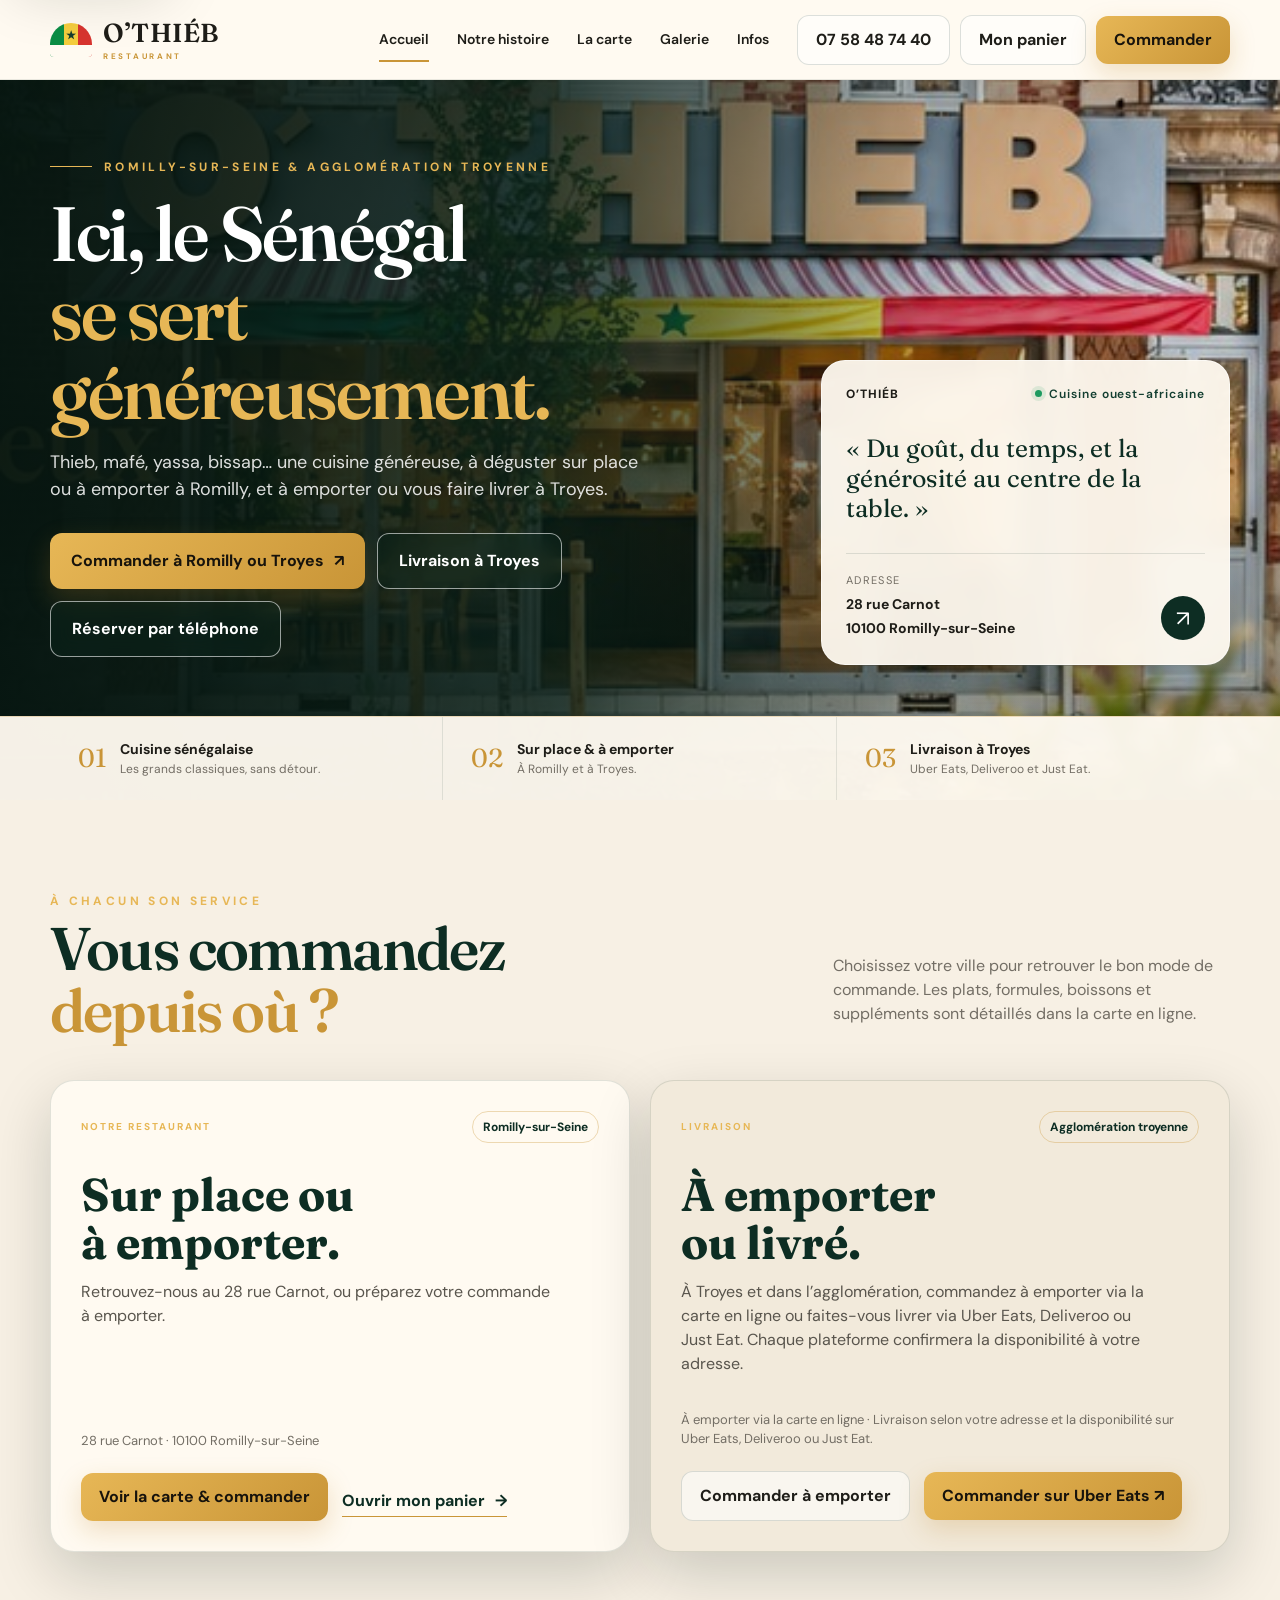
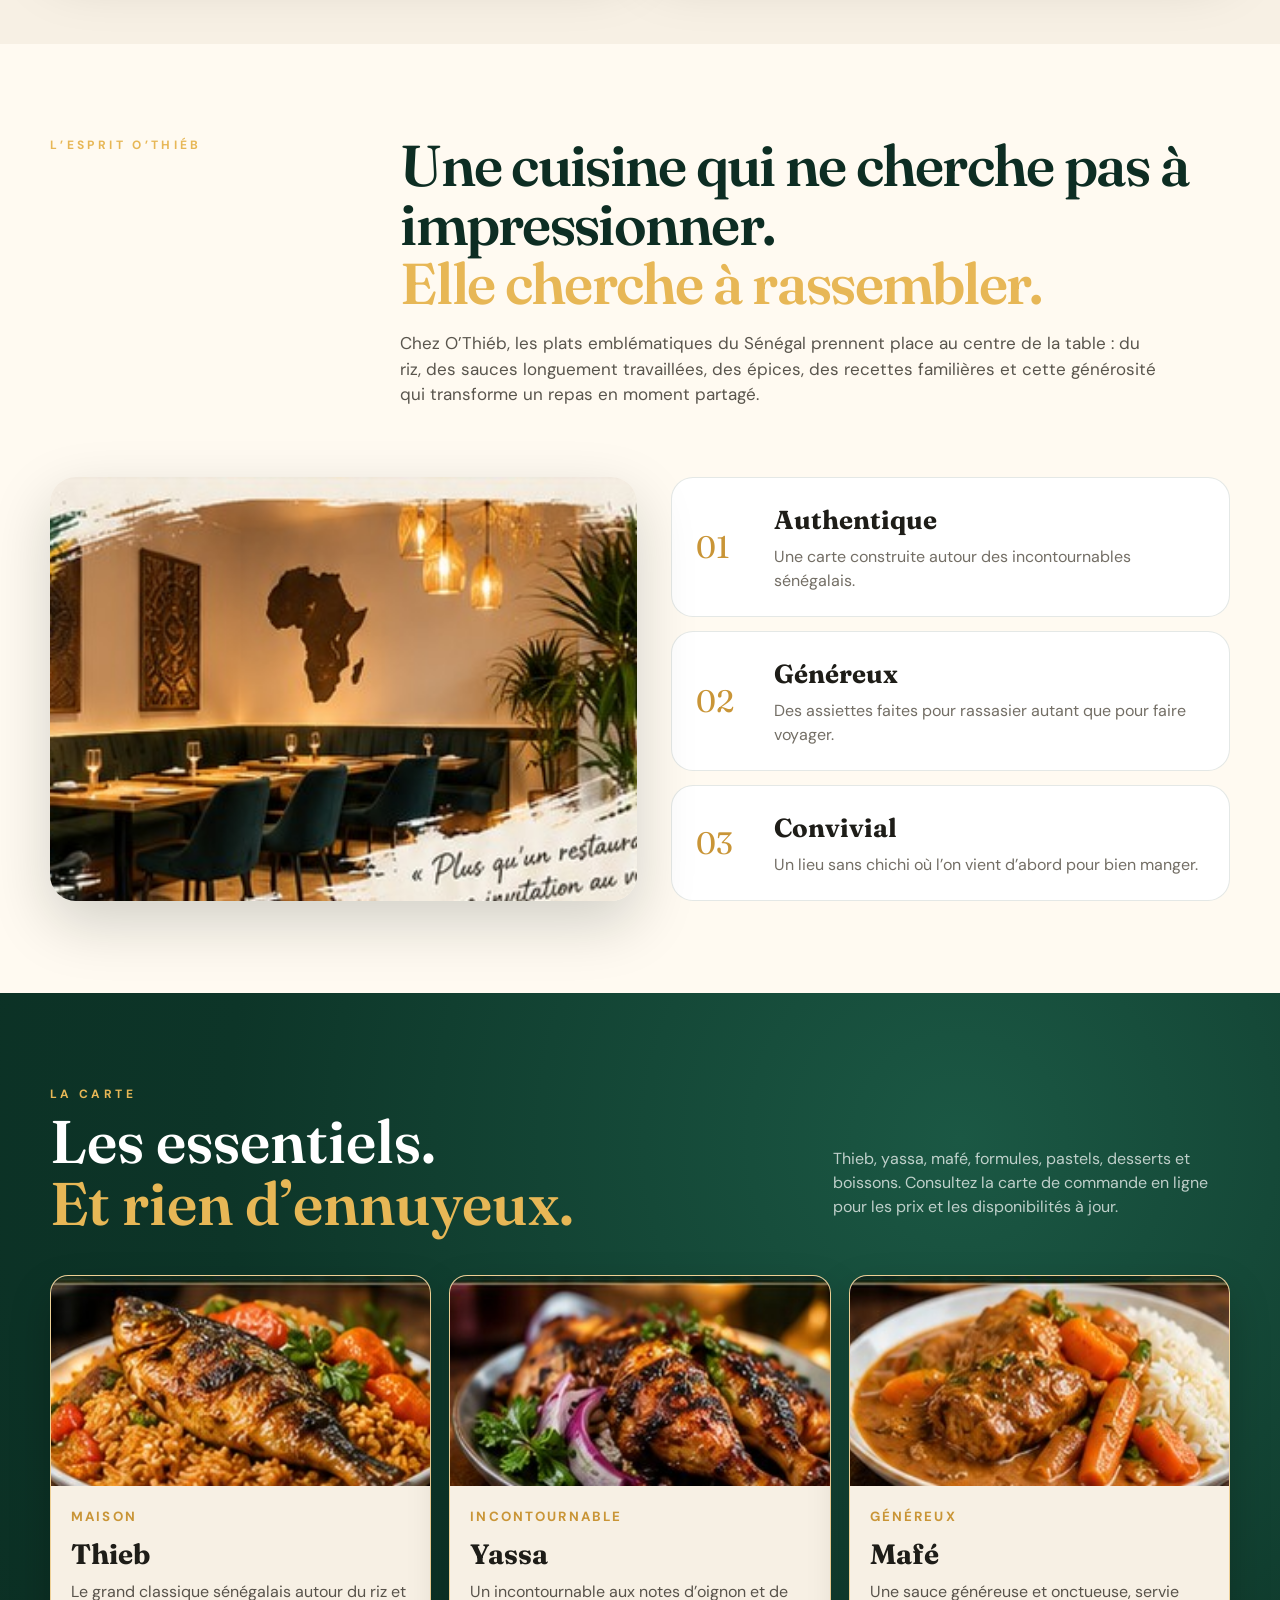
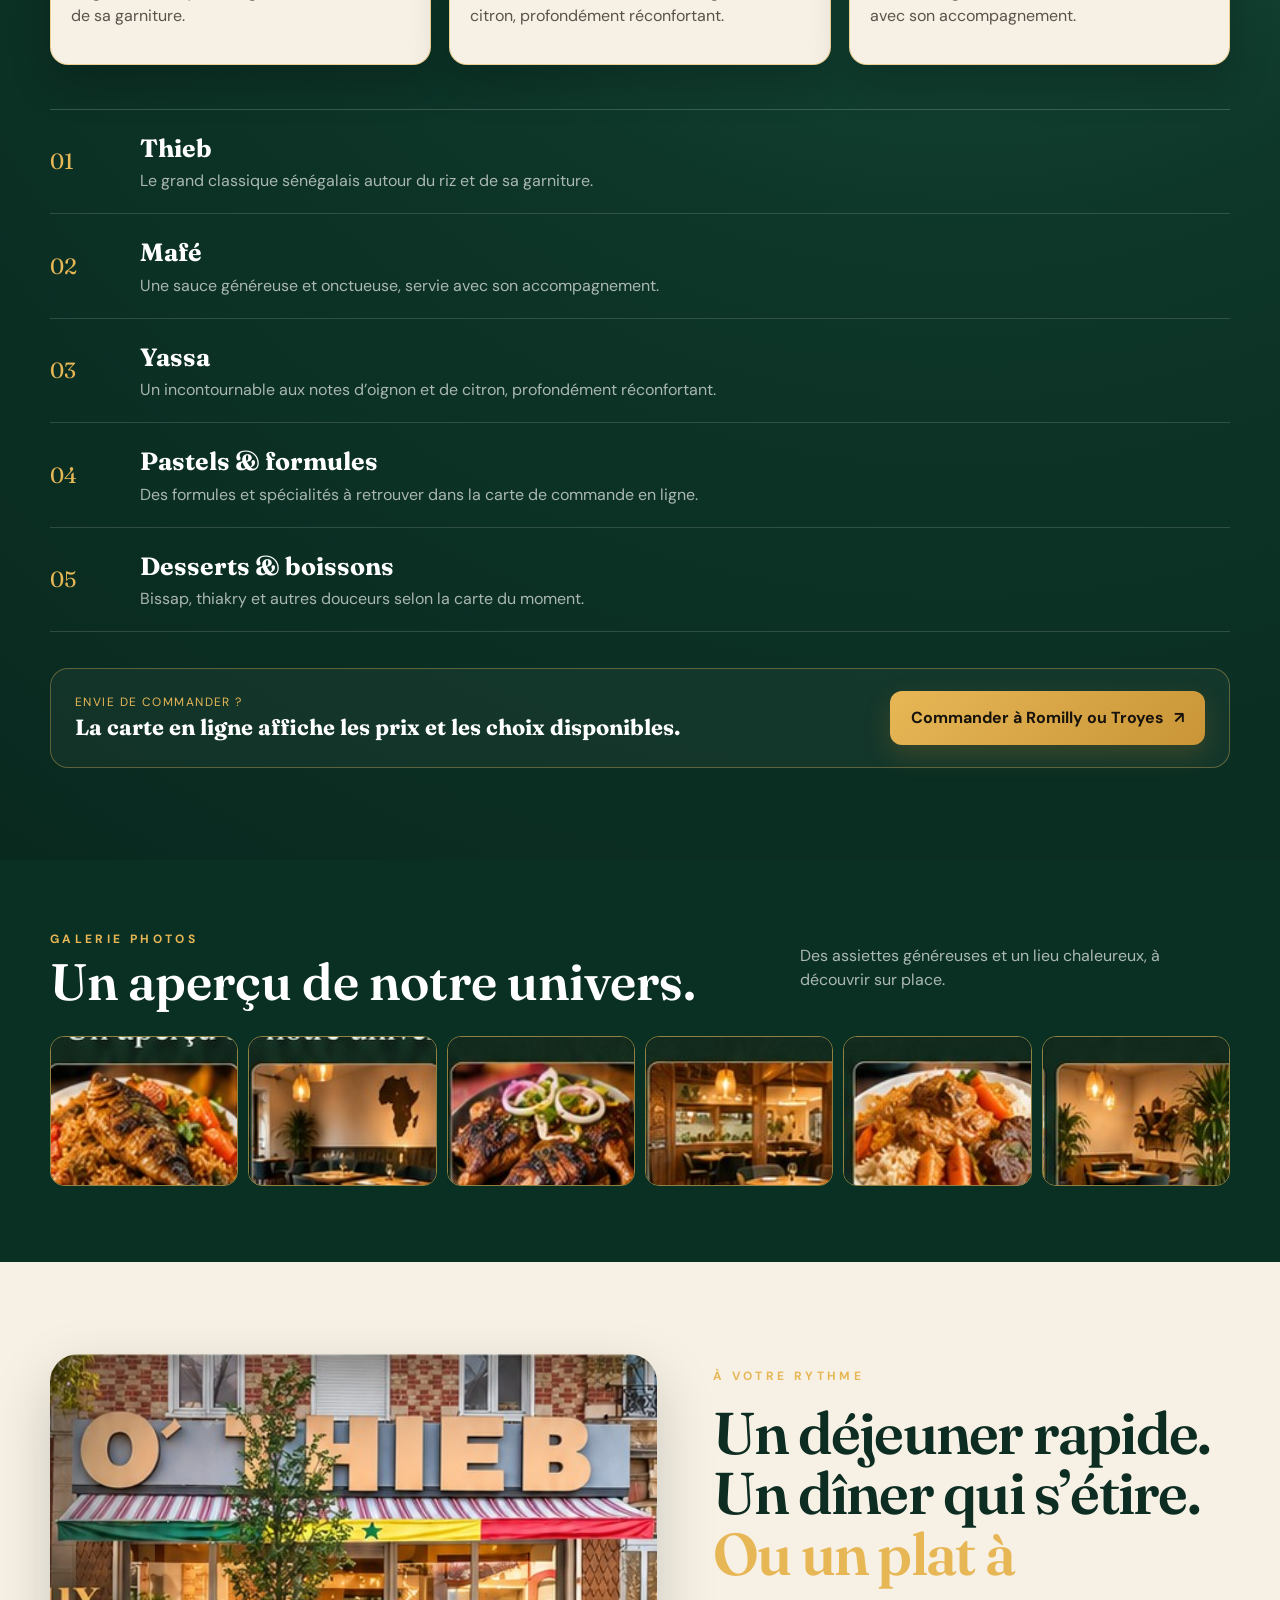
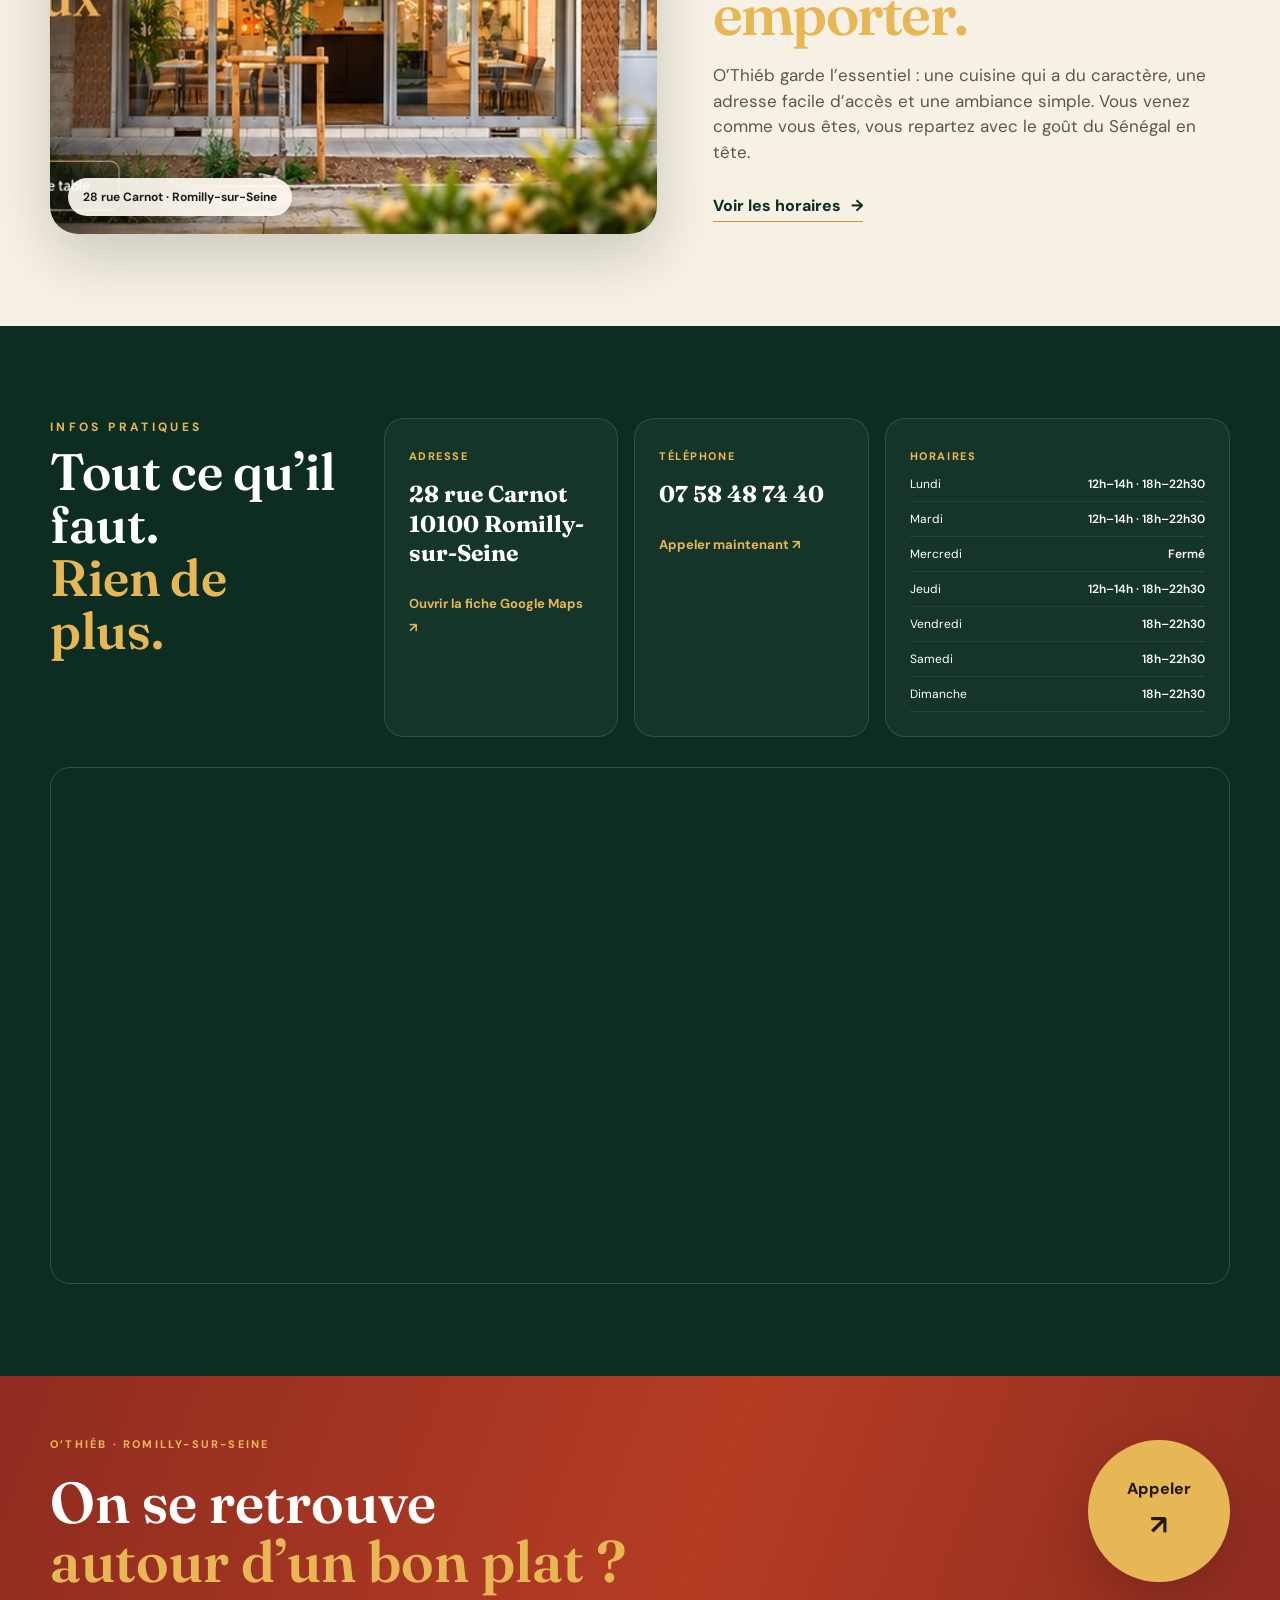
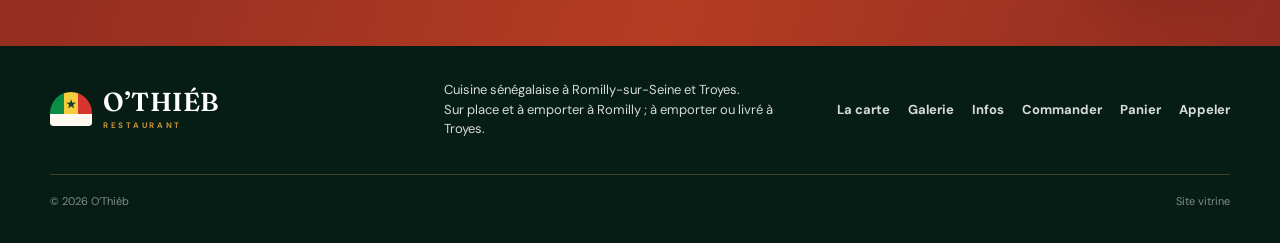
==== commit 534b025f: "Mise à jour des options de livraison." ====
--- a/index.html
+++ b/index.html
@@ -1,214 +1,254 @@
-<!doctype html>
-<html lang="fr">
-<head>
-  <meta charset="utf-8" />
-  <meta name="viewport" content="width=device-width, initial-scale=1" />
-  <meta name="theme-color" content="#10261f" />
-  <meta name="description" content="O'Thiéb — cuisine sénégalaise généreuse à Romilly-sur-Seine. Thieb, mafé, yassa, bissap et spécialités maison." />
-  <meta property="og:title" content="O'Thiéb — Cuisine sénégalaise à Romilly-sur-Seine" />
-  <meta property="og:description" content="Thieb, mafé, yassa, bissap et spécialités maison. Sur place et à emporter." />
-  <meta property="og:type" content="website" />
-  <meta property="og:url" content="https://aphrikejula-tech.github.io/Othieb-r-/" />
-  <meta property="og:image" content="https://aphrikejula-tech.github.io/Othieb-r-/assets/facade.jpg" />
-  <title>O'Thiéb — Cuisine sénégalaise à Romilly-sur-Seine</title>
-  <link rel="icon" href="assets/favicon.svg" type="image/svg+xml" />
-  <link rel="preconnect" href="https://fonts.googleapis.com" />
-  <link rel="preconnect" href="https://fonts.gstatic.com" crossorigin />
-  <link href="https://fonts.googleapis.com/css2?family=DM+Sans:wght@400;500;600;700&family=Fraunces:opsz,wght@9..144,500;9..144,600;9..144,700&display=swap" rel="stylesheet" />
-  <link rel="stylesheet" href="styles.css" />
-</head>
-<body>
-  <a class="skip-link" href="#contenu">Aller au contenu</a>
-
-  <header class="site-header" data-header>
-    <div class="container nav-wrap">
-      <a class="brand" href="#accueil" aria-label="O'Thiéb, retour à l'accueil">
-        <span class="brand-mark" aria-hidden="true"><i></i><b>★</b></span>
-        <span class="brand-type"><strong>O’THIÉB</strong><small>RESTAURANT</small></span>
-      </a>
-
-      <nav class="desktop-nav" aria-label="Navigation principale">
-        <a href="#accueil">Accueil</a>
-        <a href="#histoire">Notre histoire</a>
-        <a href="#carte">La carte</a>
-        <a href="#galerie">Galerie</a>
-        <a href="#infos">Infos</a>
-      </nav>
-
-      <div class="nav-actions">
-        <a class="btn btn-ghost hide-mobile" href="tel:+33758487440">07 58 48 74 40</a>
-        <a class="btn btn-gold hide-mobile" href="tel:+33758487440">Réserver / appeler</a>
-        <button class="menu-toggle" type="button" aria-label="Ouvrir le menu" aria-expanded="false" data-menu-toggle>
-          <span></span><span></span>
-        </button>
-      </div>
-    </div>
-
-    <div class="mobile-panel" data-mobile-panel>
-      <nav aria-label="Navigation mobile">
-        <a href="#accueil">Accueil</a>
-        <a href="#histoire">Notre histoire</a>
-        <a href="#carte">La carte</a>
-        <a href="#galerie">Galerie</a>
-        <a href="#infos">Infos pratiques</a>
-        <a class="btn btn-gold" href="tel:+33758487440">Appeler le restaurant</a>
-      </nav>
-    </div>
-  </header>
-
-  <main id="contenu">
-    <section class="hero" id="accueil">
-      <div class="hero-media" aria-hidden="true">
-        <img src="assets/facade.jpg" alt="" />
-        <div class="hero-wash"></div>
-      </div>
-
-      <div class="container hero-grid">
-        <div class="hero-copy reveal">
-          <div class="eyebrow"><span></span> Romilly-sur-Seine · Sénégal dans l’assiette</div>
-          <h1>Ici, le Sénégal<br /><em>se sert généreusement.</em></h1>
-          <p class="hero-lead">Thieb, mafé, yassa, bissap… une cuisine franche, chaleureuse et faite pour être partagée.</p>
-          <div class="hero-cta">
-            <a class="btn btn-gold btn-lg" href="#carte">Découvrir la carte <span>↘</span></a>
-            <a class="btn btn-glass btn-lg" href="tel:+33758487440">Réserver par téléphone</a>
-          </div>
-        </div>
-
-        <aside class="hero-card reveal delay-1" aria-label="Informations rapides">
-          <div class="hero-card-top">
-            <span>O’THIÉB</span>
-            <span class="status-dot">Cuisine ouest-africaine</span>
-          </div>
-          <div class="hero-card-quote">« Du goût, du temps, et la générosité au centre de la table. »</div>
-          <div class="hero-card-bottom">
-            <div><small>Adresse</small><strong>28 rue Carnot<br />10100 Romilly-sur-Seine</strong></div>
-            <a href="https://www.google.com/maps/search/?api=1&query=28+Rue+Carnot+10100+Romilly-sur-Seine" target="_blank" rel="noreferrer" aria-label="Voir l'adresse sur Google Maps">↗</a>
-          </div>
-        </aside>
-      </div>
-
-      <div class="hero-strip">
-        <div class="container strip-grid">
-          <div><span>01</span><strong>Cuisine sénégalaise</strong><small>Les grands classiques, sans détour.</small></div>
-          <div><span>02</span><strong>Sur place & à emporter</strong><small>Selon votre envie du moment.</small></div>
-          <div><span>03</span><strong>À Romilly-sur-Seine</strong><small>Une adresse simple à trouver.</small></div>
-        </div>
-      </div>
-    </section>
-
-    <section class="intro section" id="histoire">
-      <div class="container intro-grid">
-        <div class="section-kicker reveal">L’esprit O’Thiéb</div>
-        <div class="intro-copy reveal delay-1">
-          <h2>Une cuisine qui ne cherche pas à impressionner.<br /><em>Elle cherche à rassembler.</em></h2>
-          <p>Chez O’Thiéb, les plats emblématiques du Sénégal prennent place au centre de la table : du riz, des sauces longuement travaillées, des épices, des recettes familières et cette générosité qui transforme un repas en moment partagé.</p>
-        </div>
-      </div>
-
-      <div class="container story-grid">
-        <div class="story-photo reveal"><img src="assets/interior.jpg" alt="Intérieur chaleureux du restaurant O'Thiéb" loading="lazy" /></div>
-        <div class="values-grid">
-          <article class="value-card reveal"><span class="value-no">01</span><h3>Authentique</h3><p>Une carte construite autour des incontournables sénégalais.</p></article>
-          <article class="value-card reveal delay-1"><span class="value-no">02</span><h3>Généreux</h3><p>Des assiettes faites pour rassasier autant que pour faire voyager.</p></article>
-          <article class="value-card reveal delay-2"><span class="value-no">03</span><h3>Convivial</h3><p>Un lieu sans chichi où l’on vient d’abord pour bien manger.</p></article>
-        </div>
-      </div>
-    </section>
-
-    <section class="menu-section section" id="carte">
-      <div class="container section-head reveal">
-        <div>
-          <div class="section-kicker light">La carte</div>
-          <h2>Les essentiels.<br /><em>Et rien d’ennuyeux.</em></h2>
-        </div>
-        <p>Une sélection courte et lisible autour des recettes les plus demandées. Prix affichés en ligne, susceptibles d’évoluer. Appelez-nous pour les confirmer.</p>
-      </div>
-
-      <div class="container featured-dishes">
-        <article class="dish-card reveal">
-          <img src="assets/fish.jpg" alt="Plat sénégalais à base de poisson et de riz" loading="lazy" />
-          <div><small>Maison</small><h3>Thieb</h3><p>Le grand classique sénégalais autour du riz et de sa garniture.</p><strong>14 €</strong></div>
-        </article>
-        <article class="dish-card reveal delay-1">
-          <img src="assets/chicken.jpg" alt="Poulet grillé sénégalais" loading="lazy" />
-          <div><small>Incontournable</small><h3>Yassa</h3><p>Un incontournable aux notes d’oignon et de citron, profondément réconfortant.</p><strong>14 €</strong></div>
-        </article>
-        <article class="dish-card reveal delay-2">
-          <img src="assets/mafe.jpg" alt="Mafé servi avec riz et légumes" loading="lazy" />
-          <div><small>Généreux</small><h3>Mafé</h3><p>Une sauce généreuse et onctueuse, servie avec son accompagnement.</p><strong>14 €</strong></div>
-        </article>
-      </div>
-
-      <div class="container menu-list">
-        <article class="menu-item reveal"><div class="menu-index">01</div><div><h3>Thieb</h3><p>Le grand classique sénégalais autour du riz et de sa garniture.</p></div><div class="menu-price">14 €</div></article>
-        <article class="menu-item reveal"><div class="menu-index">02</div><div><h3>Mafé</h3><p>Une sauce généreuse et onctueuse, servie avec son accompagnement.</p></div><div class="menu-price">14 €</div></article>
-        <article class="menu-item reveal"><div class="menu-index">03</div><div><h3>Yassa</h3><p>Un incontournable aux notes d’oignon et de citron, profondément réconfortant.</p></div><div class="menu-price">14 €</div></article>
-        <article class="menu-item reveal"><div class="menu-index">04</div><div><h3>Bissap</h3><p>La boisson fraîche emblématique à l’hibiscus.</p></div><div class="menu-price">3,50 €</div></article>
-        <article class="menu-item reveal"><div class="menu-index">05</div><div><h3>Thiakry</h3><p>Une touche douce pour terminer le repas.</p></div><div class="menu-price">4 €</div></article>
-      </div>
-
-      <div class="container menu-cta reveal">
-        <div><small>Envie de commander ?</small><strong>Appelez-nous, on vous répond directement.</strong></div>
-        <a class="btn btn-gold btn-lg" href="tel:+33758487440">07 58 48 74 40 <span>↗</span></a>
-      </div>
-    </section>
-
-    <section class="gallery-section section" id="galerie">
-      <div class="container gallery-head reveal">
-        <div><div class="section-kicker">Galerie photos</div><h2>Un aperçu de notre univers.</h2></div>
-        <p>Des assiettes généreuses et un lieu chaleureux, à découvrir sur place.</p>
-      </div>
-      <div class="container gallery-grid">
-        <img src="assets/gallery1.jpg" alt="Plat du restaurant O'Thiéb" loading="lazy" />
-        <img src="assets/gallery2.jpg" alt="Salle du restaurant O'Thiéb" loading="lazy" />
-        <img src="assets/gallery3.jpg" alt="Spécialité sénégalaise" loading="lazy" />
-        <img src="assets/gallery4.jpg" alt="Table dressée chez O'Thiéb" loading="lazy" />
-        <img src="assets/gallery5.jpg" alt="Plat traditionnel sénégalais" loading="lazy" />
-        <img src="assets/gallery6.jpg" alt="Ambiance intérieure du restaurant" loading="lazy" />
-      </div>
-    </section>
-
-    <section class="experience section">
-      <div class="container experience-grid">
-        <div class="experience-photo reveal">
-          <img src="assets/facade.jpg" alt="Façade du restaurant O'Thiéb à Romilly-sur-Seine" loading="lazy" />
-          <div class="photo-label">28 rue Carnot · Romilly-sur-Seine</div>
-        </div>
-        <div class="experience-copy reveal delay-1">
-          <div class="section-kicker">À votre rythme</div>
-          <h2>Un déjeuner rapide.<br />Un dîner qui s’étire.<br /><em>Ou un plat à emporter.</em></h2>
-          <p>O’Thiéb garde l’essentiel : une cuisine qui a du caractère, une adresse facile d’accès et une ambiance simple. Vous venez comme vous êtes, vous repartez avec le goût du Sénégal en tête.</p>
-          <a class="text-link" href="#infos">Voir les horaires <span>→</span></a>
-        </div>
-      </div>
-    </section>
-
-    <section class="info-section section" id="infos">
-      <div class="container info-grid">
-        <div class="info-title reveal"><div class="section-kicker light">Infos pratiques</div><h2>Tout ce qu’il faut.<br /><em>Rien de plus.</em></h2></div>
-        <div class="info-card reveal delay-1"><small>Adresse</small><h3>28 rue Carnot<br />10100 Romilly-sur-Seine</h3><a href="https://www.google.com/maps/search/?api=1&query=28+Rue+Carnot+10100+Romilly-sur-Seine" target="_blank" rel="noreferrer">Ouvrir l’itinéraire ↗</a></div>
-        <div class="info-card reveal delay-2"><small>Téléphone</small><h3><a href="tel:+33758487440">07 58 48 74 40</a></h3><a href="tel:+33758487440">Appeler maintenant ↗</a></div>
-        <div class="info-card hours-card reveal delay-3"><small>Horaires</small><div class="hours-row"><span>Lundi</span><strong>12h–14h · 18h–22h30</strong></div><div class="hours-row"><span>Mardi</span><strong>12h–14h · 18h–22h30</strong></div><div class="hours-row"><span>Mercredi</span><strong>Fermé</strong></div><div class="hours-row"><span>Jeudi</span><strong>12h–14h · 18h–22h30</strong></div><div class="hours-row"><span>Vendredi</span><strong>18h–22h30</strong></div><div class="hours-row"><span>Samedi</span><strong>18h–22h30</strong></div><div class="hours-row"><span>Dimanche</span><strong>18h–22h30</strong></div></div>
-      </div>
-    </section>
-
-    <section class="final-cta">
-      <div class="container final-cta-inner reveal">
-        <div><span class="mini">O’THIÉB · ROMILLY-SUR-SEINE</span><h2>On se retrouve<br /><em>autour d’un bon plat ?</em></h2></div>
-        <a class="round-cta" href="tel:+33758487440" aria-label="Appeler O'Thiéb"><span>Appeler</span><b>↗</b></a>
-      </div>
-    </section>
-  </main>
-
-  <footer class="footer">
-    <div class="container footer-grid">
-      <a class="brand brand-footer" href="#accueil"><span class="brand-mark" aria-hidden="true"><i></i><b>★</b></span><span class="brand-type"><strong>O’THIÉB</strong><small>RESTAURANT</small></span></a>
-      <p>Cuisine sénégalaise à Romilly-sur-Seine.<br />Sur place & à emporter.</p>
-      <div class="footer-links"><a href="#carte">La carte</a><a href="#galerie">Galerie</a><a href="#infos">Infos</a><a href="tel:+33758487440">Appeler</a></div>
-      <div class="footer-bottom"><span>© <span data-year></span> O’Thiéb</span><span>Site vitrine</span></div>
-    </div>
-  </footer>
-
-  <script src="script.js"></script>
-</body>
-</html>
+<!doctype html>
+<html lang="fr">
+<head>
+  <meta charset="utf-8" />
+  <meta name="viewport" content="width=device-width, initial-scale=1" />
+  <meta name="theme-color" content="#10261f" />
+  <meta name="description" content="O'Thiéb — cuisine sénégalaise à Romilly-sur-Seine et Troyes : sur place, à emporter et livraison via Uber Eats, Deliveroo ou Just Eat." />
+  <meta property="og:title" content="O'Thiéb — Cuisine sénégalaise à Romilly-sur-Seine" />
+  <meta property="og:description" content="Sur place et à emporter à Romilly-sur-Seine et Troyes. Livraison via Uber Eats, Deliveroo ou Just Eat." />
+  <meta property="og:type" content="website" />
+  <meta property="og:url" content="https://aphrikejula-tech.github.io/Othieb-r-/" />
+  <meta property="og:image" content="https://aphrikejula-tech.github.io/Othieb-r-/assets/facade.jpg" />
+  <title>O'Thiéb — Cuisine sénégalaise à Romilly-sur-Seine</title>
+  <link rel="icon" href="assets/favicon.svg" type="image/svg+xml" />
+  <link rel="preconnect" href="https://fonts.googleapis.com" />
+  <link rel="preconnect" href="https://fonts.gstatic.com" crossorigin />
+  <link href="https://fonts.googleapis.com/css2?family=DM+Sans:wght@400;500;600;700&family=Fraunces:opsz,wght@9..144,500;9..144,600;9..144,700&display=swap" rel="stylesheet" />
+  <link rel="stylesheet" href="styles.css" />
+</head>
+<body>
+  <a class="skip-link" href="#contenu">Aller au contenu</a>
+
+  <header class="site-header" data-header>
+    <div class="container nav-wrap">
+      <a class="brand" href="#accueil" aria-label="O'Thiéb, retour à l'accueil">
+        <span class="brand-mark" aria-hidden="true"><i></i><b>★</b></span>
+        <span class="brand-type"><strong>O’THIÉB</strong><small>RESTAURANT</small></span>
+      </a>
+
+      <nav class="desktop-nav" aria-label="Navigation principale">
+        <a href="#accueil">Accueil</a>
+        <a href="#histoire">Notre histoire</a>
+        <a href="#carte">La carte</a>
+        <a href="#galerie">Galerie</a>
+        <a href="#infos">Infos</a>
+      </nav>
+
+      <div class="nav-actions">
+        <a class="btn btn-ghost hide-mobile" href="tel:+33758487440">07 58 48 74 40</a>
+        <a class="btn btn-ghost hide-mobile" href="https://othieb.lboost-digitalweb.fr/panier">Mon panier</a>
+        <a class="btn btn-gold hide-mobile" href="https://othieb.lboost-digitalweb.fr/menu">Commander</a>
+        <button class="menu-toggle" type="button" aria-label="Ouvrir le menu" aria-expanded="false" data-menu-toggle>
+          <span></span><span></span>
+        </button>
+      </div>
+    </div>
+
+    <div class="mobile-panel" data-mobile-panel>
+      <nav aria-label="Navigation mobile">
+        <a href="#accueil">Accueil</a>
+        <a href="#histoire">Notre histoire</a>
+        <a href="#carte">La carte</a>
+        <a href="#galerie">Galerie</a>
+        <a href="#infos">Infos pratiques</a>
+        <a class="btn btn-ghost" href="https://othieb.lboost-digitalweb.fr/panier">Mon panier</a>
+        <a class="btn btn-gold" href="https://othieb.lboost-digitalweb.fr/menu">Commander à Romilly ou Troyes</a>
+        <a class="btn btn-ghost" href="https://www.ubereats.com/fr/store/othieb-romilly-sur-seine/Vv0nzxi2V6ynzSoo9Z025Q" target="_blank" rel="noopener noreferrer">Livraison à Troyes · Uber Eats</a>
+        <a class="btn btn-gold" href="tel:+33758487440">Appeler le restaurant</a>
+      </nav>
+    </div>
+  </header>
+
+  <main id="contenu">
+    <section class="hero" id="accueil">
+      <div class="hero-media" aria-hidden="true">
+        <img src="assets/facade.jpg" alt="" />
+        <div class="hero-wash"></div>
+      </div>
+
+      <div class="container hero-grid">
+        <div class="hero-copy reveal">
+          <div class="eyebrow"><span></span> Romilly-sur-Seine & agglomération troyenne</div>
+          <h1>Ici, le Sénégal<br /><em>se sert généreusement.</em></h1>
+          <p class="hero-lead">Thieb, mafé, yassa, bissap… une cuisine généreuse, à déguster sur place ou à emporter à Romilly, et à emporter ou vous faire livrer à Troyes.</p>
+          <div class="hero-cta">
+            <a class="btn btn-gold btn-lg" href="https://othieb.lboost-digitalweb.fr/menu">Commander à Romilly ou Troyes <span>↗</span></a>
+            <a class="btn btn-glass btn-lg" href="https://www.ubereats.com/fr/store/othieb-romilly-sur-seine/Vv0nzxi2V6ynzSoo9Z025Q" target="_blank" rel="noopener noreferrer">Livraison à Troyes</a>
+            <a class="btn btn-glass btn-lg" href="tel:+33758487440">Réserver par téléphone</a>
+          </div>
+        </div>
+
+        <aside class="hero-card reveal delay-1" aria-label="Informations rapides">
+          <div class="hero-card-top">
+            <span>O’THIÉB</span>
+            <span class="status-dot">Cuisine ouest-africaine</span>
+          </div>
+          <div class="hero-card-quote">« Du goût, du temps, et la générosité au centre de la table. »</div>
+          <div class="hero-card-bottom">
+            <div><small>Adresse</small><strong>28 rue Carnot<br />10100 Romilly-sur-Seine</strong></div>
+            <a href="https://www.google.com/maps/place/Restaurant+O'Thieb/@48.5158121,3.7297514,17z/data=!3m1!4b1!4m6!3m5!1s0x47eecf9604117503:0xa7c779d8a4893f68!8m2!3d48.5158121!4d3.7297514!16s%2Fg%2F11wc2w3jzg?entry=ttu&g_ep=EgoyMDI2MTAxMy4wIKXMDSoASAFQAw%3D%3D" target="_blank" rel="noopener noreferrer" aria-label="Voir la fiche O’Thieb sur Google Maps">↗</a>
+          </div>
+        </aside>
+      </div>
+
+      <div class="hero-strip">
+        <div class="container strip-grid">
+          <div><span>01</span><strong>Cuisine sénégalaise</strong><small>Les grands classiques, sans détour.</small></div>
+          <div><span>02</span><strong>Sur place & à emporter</strong><small>À Romilly et à Troyes.</small></div>
+          <div><span>03</span><strong>Livraison à Troyes</strong><small>Uber Eats, Deliveroo et Just Eat.</small></div>
+        </div>
+      </div>
+    </section>
+
+    <section class="ordering-section section" id="commander">
+      <div class="container section-head ordering-head reveal">
+        <div>
+          <div class="section-kicker">À chacun son service</div>
+          <h2>Vous commandez<br /><em>depuis où ?</em></h2>
+        </div>
+        <p>Choisissez votre ville pour retrouver le bon mode de commande. Les plats, formules, boissons et suppléments sont détaillés dans la carte en ligne.</p>
+      </div>
+      <div class="container ordering-grid">
+        <article class="ordering-card reveal">
+          <div class="ordering-card-top"><span class="section-kicker">Notre restaurant</span><span class="ordering-location">Romilly-sur-Seine</span></div>
+          <h3>Sur place ou<br />à emporter.</h3>
+          <p>Retrouvez-nous au 28 rue Carnot, ou préparez votre commande à emporter.</p>
+          <div class="ordering-address">28 rue Carnot · 10100 Romilly-sur-Seine</div>
+          <div class="ordering-actions">
+            <a class="btn btn-gold" href="https://othieb.lboost-digitalweb.fr/menu">Voir la carte & commander</a>
+            <a class="text-link" href="https://othieb.lboost-digitalweb.fr/panier">Ouvrir mon panier <span>→</span></a>
+          </div>
+        </article>
+        <article class="ordering-card ordering-card-delivery reveal delay-1">
+          <div class="ordering-card-top"><span class="section-kicker">Livraison</span><span class="ordering-location">Agglomération troyenne</span></div>
+          <h3>À emporter<br />ou livré.</h3>
+          <p>À Troyes et dans l’agglomération, commandez à emporter via la carte en ligne ou faites-vous livrer via Uber Eats, Deliveroo ou Just Eat. Chaque plateforme confirmera la disponibilité à votre adresse.</p>
+          <div class="ordering-address">À emporter via la carte en ligne · Livraison selon votre adresse et la disponibilité sur Uber Eats, Deliveroo ou Just Eat.</div>
+          <div class="ordering-actions">
+            <a class="btn btn-ghost" href="https://othieb.lboost-digitalweb.fr/menu">Commander à emporter</a>
+            <a class="btn btn-gold" href="https://www.ubereats.com/fr/store/othieb-romilly-sur-seine/Vv0nzxi2V6ynzSoo9Z025Q" target="_blank" rel="noopener noreferrer">Commander sur Uber Eats ↗</a>
+          </div>
+        </article>
+      </div>
+    </section>
+
+    <section class="intro section" id="histoire">
+      <div class="container intro-grid">
+        <div class="section-kicker reveal">L’esprit O’Thiéb</div>
+        <div class="intro-copy reveal delay-1">
+          <h2>Une cuisine qui ne cherche pas à impressionner.<br /><em>Elle cherche à rassembler.</em></h2>
+          <p>Chez O’Thiéb, les plats emblématiques du Sénégal prennent place au centre de la table : du riz, des sauces longuement travaillées, des épices, des recettes familières et cette générosité qui transforme un repas en moment partagé.</p>
+        </div>
+      </div>
+
+      <div class="container story-grid">
+        <div class="story-photo reveal"><img src="assets/interior.jpg" alt="Intérieur chaleureux du restaurant O'Thiéb" loading="lazy" /></div>
+        <div class="values-grid">
+          <article class="value-card reveal"><span class="value-no">01</span><h3>Authentique</h3><p>Une carte construite autour des incontournables sénégalais.</p></article>
+          <article class="value-card reveal delay-1"><span class="value-no">02</span><h3>Généreux</h3><p>Des assiettes faites pour rassasier autant que pour faire voyager.</p></article>
+          <article class="value-card reveal delay-2"><span class="value-no">03</span><h3>Convivial</h3><p>Un lieu sans chichi où l’on vient d’abord pour bien manger.</p></article>
+        </div>
+      </div>
+    </section>
+
+    <section class="menu-section section" id="carte">
+      <div class="container section-head reveal">
+        <div>
+          <div class="section-kicker light">La carte</div>
+          <h2>Les essentiels.<br /><em>Et rien d’ennuyeux.</em></h2>
+        </div>
+        <p>Thieb, yassa, mafé, formules, pastels, desserts et boissons. Consultez la carte de commande en ligne pour les prix et les disponibilités à jour.</p>
+      </div>
+
+      <div class="container featured-dishes">
+        <article class="dish-card reveal">
+          <img src="assets/fish.jpg" alt="Plat sénégalais à base de poisson et de riz" loading="lazy" />
+          <div><small>Maison</small><h3>Thieb</h3><p>Le grand classique sénégalais autour du riz et de sa garniture.</p></div>
+        </article>
+        <article class="dish-card reveal delay-1">
+          <img src="assets/chicken.jpg" alt="Poulet grillé sénégalais" loading="lazy" />
+          <div><small>Incontournable</small><h3>Yassa</h3><p>Un incontournable aux notes d’oignon et de citron, profondément réconfortant.</p></div>
+        </article>
+        <article class="dish-card reveal delay-2">
+          <img src="assets/mafe.jpg" alt="Mafé servi avec riz et légumes" loading="lazy" />
+          <div><small>Généreux</small><h3>Mafé</h3><p>Une sauce généreuse et onctueuse, servie avec son accompagnement.</p></div>
+        </article>
+      </div>
+
+      <div class="container menu-list">
+        <article class="menu-item reveal"><div class="menu-index">01</div><div><h3>Thieb</h3><p>Le grand classique sénégalais autour du riz et de sa garniture.</p></div></article>
+        <article class="menu-item reveal"><div class="menu-index">02</div><div><h3>Mafé</h3><p>Une sauce généreuse et onctueuse, servie avec son accompagnement.</p></div></article>
+        <article class="menu-item reveal"><div class="menu-index">03</div><div><h3>Yassa</h3><p>Un incontournable aux notes d’oignon et de citron, profondément réconfortant.</p></div></article>
+        <article class="menu-item reveal"><div class="menu-index">04</div><div><h3>Pastels & formules</h3><p>Des formules et spécialités à retrouver dans la carte de commande en ligne.</p></div></article>
+        <article class="menu-item reveal"><div class="menu-index">05</div><div><h3>Desserts & boissons</h3><p>Bissap, thiakry et autres douceurs selon la carte du moment.</p></div></article>
+      </div>
+
+      <div class="container menu-cta reveal">
+        <div><small>Envie de commander ?</small><strong>La carte en ligne affiche les prix et les choix disponibles.</strong></div>
+        <a class="btn btn-gold btn-lg" href="https://othieb.lboost-digitalweb.fr/menu">Commander à Romilly ou Troyes <span>↗</span></a>
+      </div>
+    </section>
+
+    <section class="gallery-section section" id="galerie">
+      <div class="container gallery-head reveal">
+        <div><div class="section-kicker">Galerie photos</div><h2>Un aperçu de notre univers.</h2></div>
+        <p>Des assiettes généreuses et un lieu chaleureux, à découvrir sur place.</p>
+      </div>
+      <div class="container gallery-grid">
+        <img src="assets/gallery1.jpg" alt="Plat du restaurant O'Thiéb" loading="lazy" />
+        <img src="assets/gallery2.jpg" alt="Salle du restaurant O'Thiéb" loading="lazy" />
+        <img src="assets/gallery3.jpg" alt="Spécialité sénégalaise" loading="lazy" />
+        <img src="assets/gallery4.jpg" alt="Table dressée chez O'Thiéb" loading="lazy" />
+        <img src="assets/gallery5.jpg" alt="Plat traditionnel sénégalais" loading="lazy" />
+        <img src="assets/gallery6.jpg" alt="Ambiance intérieure du restaurant" loading="lazy" />
+      </div>
+    </section>
+
+    <section class="experience section">
+      <div class="container experience-grid">
+        <div class="experience-photo reveal">
+          <img src="assets/facade.jpg" alt="Façade du restaurant O'Thiéb à Romilly-sur-Seine" loading="lazy" />
+          <div class="photo-label">28 rue Carnot · Romilly-sur-Seine</div>
+        </div>
+        <div class="experience-copy reveal delay-1">
+          <div class="section-kicker">À votre rythme</div>
+          <h2>Un déjeuner rapide.<br />Un dîner qui s’étire.<br /><em>Ou un plat à emporter.</em></h2>
+          <p>O’Thiéb garde l’essentiel : une cuisine qui a du caractère, une adresse facile d’accès et une ambiance simple. Vous venez comme vous êtes, vous repartez avec le goût du Sénégal en tête.</p>
+          <a class="text-link" href="#infos">Voir les horaires <span>→</span></a>
+        </div>
+      </div>
+    </section>
+
+    <section class="info-section section" id="infos">
+      <div class="container info-grid">
+        <div class="info-title reveal"><div class="section-kicker light">Infos pratiques</div><h2>Tout ce qu’il faut.<br /><em>Rien de plus.</em></h2></div>
+        <div class="info-card reveal delay-1"><small>Adresse</small><h3>28 rue Carnot<br />10100 Romilly-sur-Seine</h3><a href="https://www.google.com/maps/place/Restaurant+O'Thieb/@48.5158121,3.7297514,17z/data=!3m1!4b1!4m6!3m5!1s0x47eecf9604117503:0xa7c779d8a4893f68!8m2!3d48.5158121!4d3.7297514!16s%2Fg%2F11wc2w3jzg?entry=ttu&g_ep=EgoyMDI2MTAxMy4wIKXMDSoASAFQAw%3D%3D" target="_blank" rel="noopener noreferrer">Ouvrir la fiche Google Maps ↗</a></div>
+        <div class="info-card reveal delay-2"><small>Téléphone</small><h3><a href="tel:+33758487440">07 58 48 74 40</a></h3><a href="tel:+33758487440">Appeler maintenant ↗</a></div>
+        <div class="info-card hours-card reveal delay-3"><small>Horaires</small><div class="hours-row"><span>Lundi</span><strong>12h–14h · 18h–22h30</strong></div><div class="hours-row"><span>Mardi</span><strong>12h–14h · 18h–22h30</strong></div><div class="hours-row"><span>Mercredi</span><strong>Fermé</strong></div><div class="hours-row"><span>Jeudi</span><strong>12h–14h · 18h–22h30</strong></div><div class="hours-row"><span>Vendredi</span><strong>18h–22h30</strong></div><div class="hours-row"><span>Samedi</span><strong>18h–22h30</strong></div><div class="hours-row"><span>Dimanche</span><strong>18h–22h30</strong></div></div>
+      </div>
+      <div class="container info-map">
+        <iframe title="Carte Google Maps du restaurant O’Thieb à Romilly-sur-Seine" src="https://www.google.com/maps/embed?origin=mfe&pb=!1m3!2m1!1s48.5158121,3.7297514!6i17" loading="lazy" referrerpolicy="no-referrer-when-downgrade" allowfullscreen></iframe>
+      </div>
+    </section>
+
+    <section class="final-cta">
+      <div class="container final-cta-inner reveal">
+        <div><span class="mini">O’THIÉB · ROMILLY-SUR-SEINE</span><h2>On se retrouve<br /><em>autour d’un bon plat ?</em></h2></div>
+        <a class="round-cta" href="tel:+33758487440" aria-label="Appeler O'Thiéb"><span>Appeler</span><b>↗</b></a>
+      </div>
+    </section>
+  </main>
+
+  <footer class="footer">
+    <div class="container footer-grid">
+      <a class="brand brand-footer" href="#accueil"><span class="brand-mark" aria-hidden="true"><i></i><b>★</b></span><span class="brand-type"><strong>O’THIÉB</strong><small>RESTAURANT</small></span></a>
+      <p>Cuisine sénégalaise à Romilly-sur-Seine et Troyes.<br />Sur place et à emporter à Romilly ; à emporter ou livré à Troyes.</p>
+      <div class="footer-links"><a href="#carte">La carte</a><a href="#galerie">Galerie</a><a href="#infos">Infos</a><a href="https://othieb.lboost-digitalweb.fr/menu">Commander</a><a href="https://othieb.lboost-digitalweb.fr/panier">Panier</a><a href="tel:+33758487440">Appeler</a></div>
+      <div class="footer-bottom"><span>© <span data-year></span> O’Thiéb</span><span>Site vitrine</span></div>
+    </div>
+  </footer>
+
+  <script src="script.js"></script>
+</body>
+</html>
--- a/styles.css
+++ b/styles.css
@@ -1,18 +1,19 @@
-:root{
-  --green:#0d2d23;--green-2:#123e30;--green-3:#184d3b;--cream:#f7f0e4;--cream-2:#fffaf1;
-  --gold:#c99537;--gold-2:#e7b756;--red:#a83824;--ink:#1e1d18;--muted:#736e65;--white:#fff;
-  --line:rgba(201,149,55,.34);--max:1180px;--shadow:0 22px 60px rgba(5,22,17,.18)
-}
-*{box-sizing:border-box}html{scroll-behavior:smooth}body{margin:0;font-family:"DM Sans",Arial,sans-serif;background:var(--cream-2);color:var(--ink);line-height:1.5}img{display:block;max-width:100%}a{color:inherit;text-decoration:none}button,input,select,textarea{font:inherit}.container{width:min(var(--max),calc(100% - 40px));margin-inline:auto}.section{padding:92px 0}.skip-link{position:fixed;left:16px;top:-80px;z-index:999;padding:12px 16px;background:#fff;color:#111;border-radius:8px;box-shadow:var(--shadow)}.skip-link:focus{top:16px}
-.site-header{position:sticky;top:0;z-index:40;background:rgba(255,250,241,.94);backdrop-filter:blur(18px);border-bottom:1px solid rgba(16,38,31,.09);transition:.25s}.site-header.is-scrolled{box-shadow:0 10px 30px rgba(8,29,23,.08)}.nav-wrap{min-height:78px;display:flex;align-items:center;gap:28px}.brand{display:inline-flex;align-items:center;gap:11px;min-width:max-content}.brand-mark{position:relative;width:42px;height:34px;display:block;overflow:hidden;border-radius:22px 22px 4px 4px;background:linear-gradient(90deg,#0b8d45 0 33%,#f4cd3e 33% 66%,#d7342f 66%)}.brand-mark i{position:absolute;inset:auto 0 0;height:12px;background:var(--cream-2)}.brand-mark b{position:absolute;left:50%;top:4px;transform:translateX(-50%);font-size:11px;color:#143c2e}.brand-type{display:grid;line-height:1}.brand-type strong{font-family:"Fraunces",Georgia,serif;font-size:26px;letter-spacing:.02em;font-weight:600}.brand-type small{margin-top:6px;font-size:8px;letter-spacing:.34em;color:var(--gold);font-weight:700}.desktop-nav{margin-left:auto;display:flex;align-items:center;gap:28px}.desktop-nav a{font-size:14px;font-weight:600;position:relative;padding:29px 0}.desktop-nav a:after{content:"";position:absolute;left:0;right:0;bottom:17px;height:2px;background:var(--gold);transform:scaleX(0);transform-origin:left;transition:.22s}.desktop-nav a:hover:after,.desktop-nav a.active:after{transform:scaleX(1)}.nav-actions{display:flex;gap:10px;align-items:center}.btn{display:inline-flex;align-items:center;justify-content:center;gap:10px;border:0;border-radius:12px;padding:12px 18px;font-weight:700;transition:transform .2s,box-shadow .2s,background .2s}.btn:hover{transform:translateY(-2px)}.btn-gold{background:linear-gradient(135deg,var(--gold-2),var(--gold));color:#17130c;box-shadow:0 10px 26px rgba(188,128,30,.22)}.btn-ghost{border:1px solid rgba(13,45,35,.14);background:rgba(255,255,255,.55)}.btn-glass{border:1px solid rgba(255,255,255,.58);color:#fff;background:rgba(13,45,35,.28);backdrop-filter:blur(10px)}.btn-lg{padding:15px 21px}.menu-toggle{width:44px;height:44px;border:0;border-radius:12px;background:var(--green);display:none;align-items:center;justify-content:center;flex-direction:column;gap:6px}.menu-toggle span{width:20px;height:2px;background:#fff;transition:.2s}.menu-toggle[aria-expanded="true"] span:first-child{transform:translateY(4px) rotate(45deg)}.menu-toggle[aria-expanded="true"] span:last-child{transform:translateY(-4px) rotate(-45deg)}.mobile-panel{display:none;background:var(--cream-2);border-top:1px solid rgba(13,45,35,.08)}.mobile-panel nav{width:min(var(--max),calc(100% - 40px));margin:auto;padding:12px 0 22px;display:grid}.mobile-panel nav>a:not(.btn){padding:13px 2px;border-bottom:1px solid rgba(13,45,35,.09);font-weight:600}.mobile-panel .btn{margin-top:14px}
-.hero{position:relative;min-height:720px;overflow:hidden;background:var(--green);display:flex;flex-direction:column}.hero-media{position:absolute;inset:0}.hero-media img{width:100%;height:100%;object-fit:cover;object-position:center}.hero-wash{position:absolute;inset:0;background:linear-gradient(90deg,rgba(5,21,16,.96) 0%,rgba(6,29,22,.82) 43%,rgba(6,29,22,.24) 72%,rgba(6,29,22,.08) 100%),linear-gradient(0deg,rgba(6,29,22,.25),transparent 55%)}.hero-grid{position:relative;z-index:2;display:grid;grid-template-columns:minmax(0,1.2fr) minmax(300px,.7fr);gap:70px;align-items:center;flex:1;padding-top:70px;padding-bottom:135px}.eyebrow,.section-kicker{display:flex;align-items:center;gap:12px;color:var(--gold-2);text-transform:uppercase;letter-spacing:.28em;font-size:12px;font-weight:700}.eyebrow span{width:42px;height:1px;background:var(--gold-2)}.hero h1,.intro h2,.menu-section h2,.experience h2,.info-section h2,.gallery-section h2,.final-cta h2{font-family:"Fraunces",Georgia,serif;font-weight:600;line-height:1.03;margin:18px 0}.hero h1{font-size:clamp(50px,6vw,78px);color:#fff;letter-spacing:-.03em;max-width:760px}.hero h1 em,.intro h2 em,.menu-section h2 em,.experience h2 em,.info-section h2 em,.final-cta h2 em{color:var(--gold-2);font-style:normal}.hero-lead{max-width:600px;font-size:18px;color:rgba(255,255,255,.86)}.hero-cta{display:flex;flex-wrap:wrap;gap:12px;margin-top:30px}.hero-card{align-self:end;background:rgba(255,250,241,.94);border:1px solid rgba(255,255,255,.56);border-radius:24px;padding:24px;box-shadow:var(--shadow);backdrop-filter:blur(14px)}.hero-card-top{display:flex;justify-content:space-between;gap:18px;align-items:center;font-size:12px;font-weight:800;letter-spacing:.08em}.status-dot{font-weight:600;color:var(--green-2);display:flex;align-items:center;gap:7px}.status-dot:before{content:"";width:7px;height:7px;border-radius:50%;background:#1c9a5f;box-shadow:0 0 0 4px rgba(28,154,95,.12)}.hero-card-quote{font-family:"Fraunces",Georgia,serif;font-size:25px;line-height:1.2;padding:30px 0;color:var(--green)}.hero-card-bottom{display:flex;justify-content:space-between;align-items:end;gap:20px;border-top:1px solid rgba(13,45,35,.12);padding-top:18px}.hero-card-bottom small{display:block;color:var(--muted);font-size:11px;margin-bottom:4px;text-transform:uppercase;letter-spacing:.12em}.hero-card-bottom strong{font-size:14px}.hero-card-bottom>a{width:44px;height:44px;border-radius:50%;display:grid;place-items:center;background:var(--green);color:#fff;font-size:22px}.hero-strip{position:absolute;z-index:3;left:0;right:0;bottom:0;background:rgba(255,250,241,.96);border-top:1px solid rgba(201,149,55,.28)}.strip-grid{display:grid;grid-template-columns:repeat(3,1fr)}.strip-grid>div{padding:22px 28px;border-right:1px solid rgba(13,45,35,.1);display:grid;grid-template-columns:auto 1fr;column-gap:14px}.strip-grid>div:last-child{border-right:0}.strip-grid span{grid-row:1/3;color:var(--gold);font-family:"Fraunces",Georgia,serif;font-size:26px}.strip-grid strong{font-size:14px}.strip-grid small{color:var(--muted);font-size:12px}
-.intro{background:var(--cream-2)}.intro-grid{display:grid;grid-template-columns:.35fr 1fr;gap:60px;align-items:start}.intro-copy h2{font-size:clamp(38px,4.5vw,60px);margin-top:0;color:var(--green);letter-spacing:-.03em}.intro-copy p{max-width:760px;color:#59554d;font-size:17px}.story-grid{display:grid;grid-template-columns:1.05fr 1fr;gap:34px;margin-top:52px;align-items:stretch}.story-photo{min-height:420px;border-radius:26px;overflow:hidden;box-shadow:var(--shadow);position:relative}.story-photo img{width:100%;height:100%;object-fit:cover}.values-grid{display:grid;gap:14px}.value-card{border:1px solid rgba(13,45,35,.11);background:#fff;border-radius:22px;padding:23px 24px;display:grid;grid-template-columns:64px 1fr;column-gap:14px;align-items:center}.value-card h3{font-family:"Fraunces",Georgia,serif;font-size:26px;margin:0}.value-card p{grid-column:2;margin:5px 0 0;color:var(--muted)}.value-no{grid-row:1/3;color:var(--gold);font-family:"Fraunces",Georgia,serif;font-size:31px}
-.menu-section{background:radial-gradient(circle at 75% 10%,#1b5844 0%,#0d3528 45%,#09291f 100%);color:#fff}.section-head{display:grid;grid-template-columns:1fr .55fr;gap:60px;align-items:end}.section-head h2{font-size:clamp(40px,4.7vw,64px);margin:8px 0 0}.section-head>p{color:rgba(255,255,255,.72);max-width:430px}.section-kicker.light{color:var(--gold-2)}.featured-dishes{display:grid;grid-template-columns:repeat(3,1fr);gap:18px;margin-top:40px}.dish-card{background:var(--cream);color:var(--ink);border:1px solid rgba(231,183,86,.55);border-radius:18px;overflow:hidden;box-shadow:0 18px 40px rgba(0,0,0,.22)}.dish-card img{width:100%;height:210px;object-fit:cover}.dish-card>div{padding:18px 20px 22px;position:relative}.dish-card small{color:var(--gold);text-transform:uppercase;letter-spacing:.16em;font-weight:700}.dish-card h3{font-family:"Fraunces",Georgia,serif;font-size:28px;margin:5px 0}.dish-card p{color:#58534b;margin:0 0 14px}.dish-card strong{font-size:20px;color:var(--green)}.menu-list{margin-top:44px;border-top:1px solid rgba(255,255,255,.18)}.menu-item{display:grid;grid-template-columns:70px 1fr auto;gap:20px;align-items:center;padding:20px 0;border-bottom:1px solid rgba(255,255,255,.15)}.menu-index{color:var(--gold-2);font-family:"Fraunces",Georgia,serif;font-size:22px}.menu-item h3{font-family:"Fraunces",Georgia,serif;font-size:25px;margin:0 0 2px}.menu-item p{margin:0;color:rgba(255,255,255,.65)}.menu-price{font-weight:800;font-size:20px;color:var(--gold-2)}.menu-cta{margin-top:36px;padding:22px 24px;border:1px solid rgba(231,183,86,.36);border-radius:18px;background:rgba(255,255,255,.04);display:flex;align-items:center;justify-content:space-between;gap:25px}.menu-cta small{display:block;color:var(--gold-2);font-size:12px;text-transform:uppercase;letter-spacing:.12em}.menu-cta strong{font-family:"Fraunces",Georgia,serif;font-size:22px}
-.gallery-section{background:#0a3024;color:#fff;padding-top:68px;padding-bottom:76px}.gallery-head{display:flex;justify-content:space-between;gap:40px;align-items:end}.gallery-head h2{font-size:clamp(34px,4vw,52px);margin:8px 0 0}.gallery-head p{max-width:430px;color:rgba(255,255,255,.66)}.gallery-grid{display:grid;grid-template-columns:repeat(6,1fr);gap:10px;margin-top:28px}.gallery-grid img{width:100%;height:150px;object-fit:cover;border-radius:14px;border:1px solid rgba(231,183,86,.6);transition:transform .2s}.gallery-grid img:hover{transform:translateY(-4px)}
-.experience{background:var(--cream)}.experience-grid{display:grid;grid-template-columns:1.08fr .92fr;gap:56px;align-items:center}.experience-photo{position:relative;border-radius:28px;overflow:hidden;box-shadow:var(--shadow)}.experience-photo img{width:100%;height:480px;object-fit:cover}.photo-label{position:absolute;left:18px;bottom:18px;background:rgba(255,250,241,.92);border-radius:999px;padding:10px 15px;font-size:12px;font-weight:700}.experience-copy h2{font-size:clamp(40px,4.6vw,60px);color:var(--green);letter-spacing:-.03em}.experience-copy p{color:#5b574f;font-size:17px}.text-link{display:inline-flex;gap:10px;align-items:center;margin-top:12px;font-weight:800;color:var(--green);border-bottom:1px solid var(--gold);padding-bottom:3px}
-.info-section{background:var(--green);color:#fff}.info-grid{display:grid;grid-template-columns:1.15fr .85fr .85fr 1.25fr;gap:16px}.info-title{padding-right:20px}.info-title h2{font-size:clamp(38px,4vw,54px);margin-top:10px}.info-card{border:1px solid rgba(255,255,255,.12);border-radius:20px;padding:24px;background:rgba(255,255,255,.035)}.info-card>small{color:var(--gold-2);text-transform:uppercase;letter-spacing:.14em;font-weight:800;font-size:11px}.info-card h3{font-family:"Fraunces",Georgia,serif;font-size:23px;line-height:1.28;margin:13px 0 22px}.info-card>a{font-size:13px;font-weight:700;color:var(--gold-2)}.hours-card{grid-column:4}.hours-row{display:flex;justify-content:space-between;gap:15px;padding:8px 0;border-bottom:1px solid rgba(255,255,255,.08);font-size:12px}.hours-row strong{text-align:right;font-weight:600}.final-cta{background:linear-gradient(110deg,#8f2c20,#b53c23 55%,#8e2c20);color:#fff;padding:55px 0;overflow:hidden}.final-cta-inner{display:flex;align-items:center;justify-content:space-between;gap:40px}.mini{color:var(--gold-2);letter-spacing:.2em;font-size:11px;font-weight:800}.final-cta h2{font-size:clamp(40px,4.5vw,62px);margin-bottom:0}.round-cta{width:142px;height:142px;border-radius:50%;background:var(--gold-2);color:#21170a;display:flex;flex-direction:column;align-items:center;justify-content:center;gap:4px;font-weight:800;box-shadow:0 18px 45px rgba(70,25,14,.28);transition:.2s}.round-cta:hover{transform:rotate(-3deg) scale(1.03)}.round-cta b{font-size:27px}
-.footer{background:#061d16;color:rgba(255,255,255,.84);padding:34px 0}.footer-grid{display:grid;grid-template-columns:1fr 1fr auto;gap:35px;align-items:center}.brand-footer .brand-type strong{color:#fff}.footer p{margin:0;font-size:13px}.footer-links{display:flex;gap:18px;font-size:13px;font-weight:700}.footer-bottom{grid-column:1/-1;border-top:1px solid rgba(231,183,86,.25);padding-top:18px;display:flex;justify-content:space-between;color:rgba(255,255,255,.5);font-size:11px}
-.reveal{opacity:0;transform:translateY(18px);transition:opacity .7s ease,transform .7s ease}.reveal.is-visible{opacity:1;transform:none}.delay-1{transition-delay:.08s}.delay-2{transition-delay:.16s}.delay-3{transition-delay:.24s}
-@media(max-width:1040px){.desktop-nav{display:none}.menu-toggle{display:flex}.hide-mobile{display:none}.mobile-panel.open{display:block}.hero-grid{grid-template-columns:1fr;gap:30px;padding-top:90px}.hero-card{max-width:520px}.story-grid,.experience-grid{grid-template-columns:1fr}.featured-dishes{grid-template-columns:repeat(2,1fr)}.featured-dishes .dish-card:last-child{grid-column:1/-1;display:grid;grid-template-columns:1fr 1fr}.featured-dishes .dish-card:last-child img{height:100%}.gallery-grid{grid-template-columns:repeat(3,1fr)}.info-grid{grid-template-columns:repeat(2,1fr)}.info-title{grid-column:1/-1}.hours-card{grid-column:auto}.footer-grid{grid-template-columns:1fr auto}.footer-grid>p{display:none}}
-@media(max-width:720px){.container{width:min(var(--max),calc(100% - 28px))}.section{padding:70px 0}.nav-wrap{min-height:70px}.brand-type strong{font-size:23px}.hero{min-height:820px}.hero-grid{padding-top:72px;padding-bottom:190px}.hero h1{font-size:clamp(44px,13vw,62px)}.hero-lead{font-size:16px}.hero-card{padding:20px}.hero-card-top{align-items:flex-start;flex-direction:column}.hero-strip{position:absolute}.strip-grid{grid-template-columns:1fr}.strip-grid>div{padding:12px 14px;border-right:0;border-bottom:1px solid rgba(13,45,35,.09);grid-template-columns:42px 1fr}.strip-grid span{font-size:20px}.strip-grid small{display:none}.intro-grid,.section-head{grid-template-columns:1fr;gap:18px}.story-grid{margin-top:35px}.story-photo{min-height:300px}.value-card{grid-template-columns:50px 1fr}.featured-dishes{grid-template-columns:1fr}.featured-dishes .dish-card:last-child{grid-column:auto;display:block}.featured-dishes .dish-card:last-child img{height:210px}.menu-item{grid-template-columns:42px 1fr auto;gap:10px}.menu-item p{font-size:13px}.menu-cta{align-items:flex-start;flex-direction:column}.gallery-head{align-items:flex-start;flex-direction:column}.gallery-grid{grid-template-columns:repeat(2,1fr)}.gallery-grid img{height:130px}.experience-photo img{height:340px}.info-grid{grid-template-columns:1fr}.info-title{grid-column:auto}.final-cta-inner{align-items:flex-start;flex-direction:column}.round-cta{width:115px;height:115px}.footer-grid{grid-template-columns:1fr}.footer-links{flex-wrap:wrap}.footer-bottom{flex-direction:column;gap:4px}}
-@media(prefers-reduced-motion:reduce){html{scroll-behavior:auto}.reveal{opacity:1;transform:none;transition:none}.btn,.gallery-grid img,.round-cta{transition:none}}
+:root{
+  --green:#0d2d23;--green-2:#123e30;--green-3:#184d3b;--cream:#f7f0e4;--cream-2:#fffaf1;
+  --gold:#c99537;--gold-2:#e7b756;--red:#a83824;--ink:#1e1d18;--muted:#736e65;--white:#fff;
+  --line:rgba(201,149,55,.34);--max:1180px;--shadow:0 22px 60px rgba(5,22,17,.18)
+}
+*{box-sizing:border-box}html{scroll-behavior:smooth}body{margin:0;font-family:"DM Sans",Arial,sans-serif;background:var(--cream-2);color:var(--ink);line-height:1.5}img{display:block;max-width:100%}a{color:inherit;text-decoration:none}button,input,select,textarea{font:inherit}.container{width:min(var(--max),calc(100% - 40px));margin-inline:auto}.section{padding:92px 0}.skip-link{position:fixed;left:16px;top:-80px;z-index:999;padding:12px 16px;background:#fff;color:#111;border-radius:8px;box-shadow:var(--shadow)}.skip-link:focus{top:16px}
+.site-header{position:sticky;top:0;z-index:40;background:rgba(255,250,241,.94);backdrop-filter:blur(18px);border-bottom:1px solid rgba(16,38,31,.09);transition:.25s}.site-header.is-scrolled{box-shadow:0 10px 30px rgba(8,29,23,.08)}.nav-wrap{min-height:78px;display:flex;align-items:center;gap:28px}.brand{display:inline-flex;align-items:center;gap:11px;min-width:max-content}.brand-mark{position:relative;width:42px;height:34px;display:block;overflow:hidden;border-radius:22px 22px 4px 4px;background:linear-gradient(90deg,#0b8d45 0 33%,#f4cd3e 33% 66%,#d7342f 66%)}.brand-mark i{position:absolute;inset:auto 0 0;height:12px;background:var(--cream-2)}.brand-mark b{position:absolute;left:50%;top:4px;transform:translateX(-50%);font-size:11px;color:#143c2e}.brand-type{display:grid;line-height:1}.brand-type strong{font-family:"Fraunces",Georgia,serif;font-size:26px;letter-spacing:.02em;font-weight:600}.brand-type small{margin-top:6px;font-size:8px;letter-spacing:.34em;color:var(--gold);font-weight:700}.desktop-nav{margin-left:auto;display:flex;align-items:center;gap:28px}.desktop-nav a{font-size:14px;font-weight:600;position:relative;padding:29px 0}.desktop-nav a:after{content:"";position:absolute;left:0;right:0;bottom:17px;height:2px;background:var(--gold);transform:scaleX(0);transform-origin:left;transition:.22s}.desktop-nav a:hover:after,.desktop-nav a.active:after{transform:scaleX(1)}.nav-actions{display:flex;gap:10px;align-items:center}.btn{display:inline-flex;align-items:center;justify-content:center;gap:10px;border:0;border-radius:12px;padding:12px 18px;font-weight:700;transition:transform .2s,box-shadow .2s,background .2s}.btn:hover{transform:translateY(-2px)}.btn-gold{background:linear-gradient(135deg,var(--gold-2),var(--gold));color:#17130c;box-shadow:0 10px 26px rgba(188,128,30,.22)}.btn-ghost{border:1px solid rgba(13,45,35,.14);background:rgba(255,255,255,.55)}.btn-glass{border:1px solid rgba(255,255,255,.58);color:#fff;background:rgba(13,45,35,.28);backdrop-filter:blur(10px)}.btn-lg{padding:15px 21px}.menu-toggle{width:44px;height:44px;border:0;border-radius:12px;background:var(--green);display:none;align-items:center;justify-content:center;flex-direction:column;gap:6px}.menu-toggle span{width:20px;height:2px;background:#fff;transition:.2s}.menu-toggle[aria-expanded="true"] span:first-child{transform:translateY(4px) rotate(45deg)}.menu-toggle[aria-expanded="true"] span:last-child{transform:translateY(-4px) rotate(-45deg)}.mobile-panel{display:none;background:var(--cream-2);border-top:1px solid rgba(13,45,35,.08)}.mobile-panel nav{width:min(var(--max),calc(100% - 40px));margin:auto;padding:12px 0 22px;display:grid}.mobile-panel nav>a:not(.btn){padding:13px 2px;border-bottom:1px solid rgba(13,45,35,.09);font-weight:600}.mobile-panel .btn{margin-top:14px}
+.hero{position:relative;min-height:720px;overflow:hidden;background:var(--green);display:flex;flex-direction:column}.hero-media{position:absolute;inset:0}.hero-media img{width:100%;height:100%;object-fit:cover;object-position:center}.hero-wash{position:absolute;inset:0;background:linear-gradient(90deg,rgba(5,21,16,.96) 0%,rgba(6,29,22,.82) 43%,rgba(6,29,22,.24) 72%,rgba(6,29,22,.08) 100%),linear-gradient(0deg,rgba(6,29,22,.25),transparent 55%)}.hero-grid{position:relative;z-index:2;display:grid;grid-template-columns:minmax(0,1.2fr) minmax(300px,.7fr);gap:70px;align-items:center;flex:1;padding-top:70px;padding-bottom:135px}.eyebrow,.section-kicker{display:flex;align-items:center;gap:12px;color:var(--gold-2);text-transform:uppercase;letter-spacing:.28em;font-size:12px;font-weight:700}.eyebrow span{width:42px;height:1px;background:var(--gold-2)}.hero h1,.intro h2,.menu-section h2,.experience h2,.info-section h2,.gallery-section h2,.final-cta h2{font-family:"Fraunces",Georgia,serif;font-weight:600;line-height:1.03;margin:18px 0}.hero h1{font-size:clamp(50px,6vw,78px);color:#fff;letter-spacing:-.03em;max-width:760px}.hero h1 em,.intro h2 em,.menu-section h2 em,.experience h2 em,.info-section h2 em,.final-cta h2 em{color:var(--gold-2);font-style:normal}.hero-lead{max-width:600px;font-size:18px;color:rgba(255,255,255,.86)}.hero-cta{display:flex;flex-wrap:wrap;gap:12px;margin-top:30px}.hero-card{align-self:end;background:rgba(255,250,241,.94);border:1px solid rgba(255,255,255,.56);border-radius:24px;padding:24px;box-shadow:var(--shadow);backdrop-filter:blur(14px)}.hero-card-top{display:flex;justify-content:space-between;gap:18px;align-items:center;font-size:12px;font-weight:800;letter-spacing:.08em}.status-dot{font-weight:600;color:var(--green-2);display:flex;align-items:center;gap:7px}.status-dot:before{content:"";width:7px;height:7px;border-radius:50%;background:#1c9a5f;box-shadow:0 0 0 4px rgba(28,154,95,.12)}.hero-card-quote{font-family:"Fraunces",Georgia,serif;font-size:25px;line-height:1.2;padding:30px 0;color:var(--green)}.hero-card-bottom{display:flex;justify-content:space-between;align-items:end;gap:20px;border-top:1px solid rgba(13,45,35,.12);padding-top:18px}.hero-card-bottom small{display:block;color:var(--muted);font-size:11px;margin-bottom:4px;text-transform:uppercase;letter-spacing:.12em}.hero-card-bottom strong{font-size:14px}.hero-card-bottom>a{width:44px;height:44px;border-radius:50%;display:grid;place-items:center;background:var(--green);color:#fff;font-size:22px}.hero-strip{position:absolute;z-index:3;left:0;right:0;bottom:0;background:rgba(255,250,241,.96);border-top:1px solid rgba(201,149,55,.28)}.strip-grid{display:grid;grid-template-columns:repeat(3,1fr)}.strip-grid>div{padding:22px 28px;border-right:1px solid rgba(13,45,35,.1);display:grid;grid-template-columns:auto 1fr;column-gap:14px}.strip-grid>div:last-child{border-right:0}.strip-grid span{grid-row:1/3;color:var(--gold);font-family:"Fraunces",Georgia,serif;font-size:26px}.strip-grid strong{font-size:14px}.strip-grid small{color:var(--muted);font-size:12px}
+.intro{background:var(--cream-2)}.intro-grid{display:grid;grid-template-columns:.35fr 1fr;gap:60px;align-items:start}.intro-copy h2{font-size:clamp(38px,4.5vw,60px);margin-top:0;color:var(--green);letter-spacing:-.03em}.intro-copy p{max-width:760px;color:#59554d;font-size:17px}.story-grid{display:grid;grid-template-columns:1.05fr 1fr;gap:34px;margin-top:52px;align-items:stretch}.story-photo{min-height:420px;border-radius:26px;overflow:hidden;box-shadow:var(--shadow);position:relative}.story-photo img{width:100%;height:100%;object-fit:cover}.values-grid{display:grid;gap:14px}.value-card{border:1px solid rgba(13,45,35,.11);background:#fff;border-radius:22px;padding:23px 24px;display:grid;grid-template-columns:64px 1fr;column-gap:14px;align-items:center}.value-card h3{font-family:"Fraunces",Georgia,serif;font-size:26px;margin:0}.value-card p{grid-column:2;margin:5px 0 0;color:var(--muted)}.value-no{grid-row:1/3;color:var(--gold);font-family:"Fraunces",Georgia,serif;font-size:31px}
+.menu-section{background:radial-gradient(circle at 75% 10%,#1b5844 0%,#0d3528 45%,#09291f 100%);color:#fff}.section-head{display:grid;grid-template-columns:1fr .55fr;gap:60px;align-items:end}.section-head h2{font-size:clamp(40px,4.7vw,64px);margin:8px 0 0}.section-head>p{color:rgba(255,255,255,.72);max-width:430px}.section-kicker.light{color:var(--gold-2)}.featured-dishes{display:grid;grid-template-columns:repeat(3,1fr);gap:18px;margin-top:40px}.dish-card{background:var(--cream);color:var(--ink);border:1px solid rgba(231,183,86,.55);border-radius:18px;overflow:hidden;box-shadow:0 18px 40px rgba(0,0,0,.22)}.dish-card img{width:100%;height:210px;object-fit:cover}.dish-card>div{padding:18px 20px 22px;position:relative}.dish-card small{color:var(--gold);text-transform:uppercase;letter-spacing:.16em;font-weight:700}.dish-card h3{font-family:"Fraunces",Georgia,serif;font-size:28px;margin:5px 0}.dish-card p{color:#58534b;margin:0 0 14px}.dish-card strong{font-size:20px;color:var(--green)}.menu-list{margin-top:44px;border-top:1px solid rgba(255,255,255,.18)}.menu-item{display:grid;grid-template-columns:70px 1fr auto;gap:20px;align-items:center;padding:20px 0;border-bottom:1px solid rgba(255,255,255,.15)}.menu-index{color:var(--gold-2);font-family:"Fraunces",Georgia,serif;font-size:22px}.menu-item h3{font-family:"Fraunces",Georgia,serif;font-size:25px;margin:0 0 2px}.menu-item p{margin:0;color:rgba(255,255,255,.65)}.menu-price{font-weight:800;font-size:20px;color:var(--gold-2)}.menu-cta{margin-top:36px;padding:22px 24px;border:1px solid rgba(231,183,86,.36);border-radius:18px;background:rgba(255,255,255,.04);display:flex;align-items:center;justify-content:space-between;gap:25px}.menu-cta small{display:block;color:var(--gold-2);font-size:12px;text-transform:uppercase;letter-spacing:.12em}.menu-cta strong{font-family:"Fraunces",Georgia,serif;font-size:22px}
+.gallery-section{background:#0a3024;color:#fff;padding-top:68px;padding-bottom:76px}.gallery-head{display:flex;justify-content:space-between;gap:40px;align-items:end}.gallery-head h2{font-size:clamp(34px,4vw,52px);margin:8px 0 0}.gallery-head p{max-width:430px;color:rgba(255,255,255,.66)}.gallery-grid{display:grid;grid-template-columns:repeat(6,1fr);gap:10px;margin-top:28px}.gallery-grid img{width:100%;height:150px;object-fit:cover;border-radius:14px;border:1px solid rgba(231,183,86,.6);transition:transform .2s}.gallery-grid img:hover{transform:translateY(-4px)}
+.experience{background:var(--cream)}.experience-grid{display:grid;grid-template-columns:1.08fr .92fr;gap:56px;align-items:center}.experience-photo{position:relative;border-radius:28px;overflow:hidden;box-shadow:var(--shadow)}.experience-photo img{width:100%;height:480px;object-fit:cover}.photo-label{position:absolute;left:18px;bottom:18px;background:rgba(255,250,241,.92);border-radius:999px;padding:10px 15px;font-size:12px;font-weight:700}.experience-copy h2{font-size:clamp(40px,4.6vw,60px);color:var(--green);letter-spacing:-.03em}.experience-copy p{color:#5b574f;font-size:17px}.text-link{display:inline-flex;gap:10px;align-items:center;margin-top:12px;font-weight:800;color:var(--green);border-bottom:1px solid var(--gold);padding-bottom:3px}
+.info-section{background:var(--green);color:#fff}.info-grid{display:grid;grid-template-columns:1.15fr .85fr .85fr 1.25fr;gap:16px}.info-title{padding-right:20px}.info-title h2{font-size:clamp(38px,4vw,54px);margin-top:10px}.info-card{border:1px solid rgba(255,255,255,.12);border-radius:20px;padding:24px;background:rgba(255,255,255,.035)}.info-card>small{color:var(--gold-2);text-transform:uppercase;letter-spacing:.14em;font-weight:800;font-size:11px}.info-card h3{font-family:"Fraunces",Georgia,serif;font-size:23px;line-height:1.28;margin:13px 0 22px}.info-card>a{font-size:13px;font-weight:700;color:var(--gold-2)}.hours-card{grid-column:4}.hours-row{display:flex;justify-content:space-between;gap:15px;padding:8px 0;border-bottom:1px solid rgba(255,255,255,.08);font-size:12px}.hours-row strong{text-align:right;font-weight:600}.info-map{margin-top:30px;overflow:hidden;border:1px solid rgba(255,255,255,.16);border-radius:20px;aspect-ratio:16/7;min-height:280px}.info-map iframe{display:block;width:100%;height:100%;border:0}.final-cta{background:linear-gradient(110deg,#8f2c20,#b53c23 55%,#8e2c20);color:#fff;padding:55px 0;overflow:hidden}.final-cta-inner{display:flex;align-items:center;justify-content:space-between;gap:40px}.mini{color:var(--gold-2);letter-spacing:.2em;font-size:11px;font-weight:800}.final-cta h2{font-size:clamp(40px,4.5vw,62px);margin-bottom:0}.round-cta{width:142px;height:142px;border-radius:50%;background:var(--gold-2);color:#21170a;display:flex;flex-direction:column;align-items:center;justify-content:center;gap:4px;font-weight:800;box-shadow:0 18px 45px rgba(70,25,14,.28);transition:.2s}.round-cta:hover{transform:rotate(-3deg) scale(1.03)}.round-cta b{font-size:27px}
+.footer{background:#061d16;color:rgba(255,255,255,.84);padding:34px 0}.footer-grid{display:grid;grid-template-columns:1fr 1fr auto;gap:35px;align-items:center}.brand-footer .brand-type strong{color:#fff}.footer p{margin:0;font-size:13px}.footer-links{display:flex;gap:18px;font-size:13px;font-weight:700}.footer-bottom{grid-column:1/-1;border-top:1px solid rgba(231,183,86,.25);padding-top:18px;display:flex;justify-content:space-between;color:rgba(255,255,255,.5);font-size:11px}
+.reveal{opacity:0;transform:translateY(18px);transition:opacity .7s ease,transform .7s ease}.reveal.is-visible{opacity:1;transform:none}.delay-1{transition-delay:.08s}.delay-2{transition-delay:.16s}.delay-3{transition-delay:.24s}
+.ordering-section{background:var(--cream);}.ordering-head{margin-bottom:38px}.ordering-head h2{font-family:"Fraunces",Georgia,serif;font-weight:600;line-height:1.03;color:var(--green);letter-spacing:-.03em}.ordering-head h2 em{color:var(--gold);font-style:normal}.ordering-head>p{color:var(--muted)}.ordering-grid{display:grid;grid-template-columns:repeat(2,minmax(0,1fr));gap:20px}.ordering-card{display:flex;flex-direction:column;align-items:flex-start;min-height:350px;padding:30px;border:1px solid rgba(13,45,35,.12);border-radius:24px;background:var(--cream-2);box-shadow:var(--shadow)}.ordering-card-delivery{background:#f2eadb}.ordering-card-top{width:100%;display:flex;justify-content:space-between;align-items:center;gap:16px}.ordering-card .section-kicker{font-size:10px;letter-spacing:.2em}.ordering-location{padding:6px 10px;border:1px solid var(--line);border-radius:999px;color:var(--green);font-size:12px;font-weight:700}.ordering-card h3{font-family:"Fraunces",Georgia,serif;font-size:clamp(32px,4vw,46px);line-height:1.05;color:var(--green);margin:28px 0 12px}.ordering-card p{max-width:480px;color:#59554d;margin:0 0 18px}.ordering-address{margin-top:auto;padding-top:16px;color:var(--muted);font-size:13px}.ordering-actions{display:flex;align-items:center;flex-wrap:wrap;gap:14px;margin-top:22px}.ordering-actions .text-link{font-weight:700}
+@media(max-width:1040px){.desktop-nav{display:none}.menu-toggle{display:flex}.hide-mobile{display:none}.mobile-panel.open{display:block}.hero-grid{grid-template-columns:1fr;gap:30px;padding-top:90px}.hero-card{max-width:520px}.story-grid,.experience-grid{grid-template-columns:1fr}.featured-dishes{grid-template-columns:repeat(2,1fr)}.featured-dishes .dish-card:last-child{grid-column:1/-1;display:grid;grid-template-columns:1fr 1fr}.featured-dishes .dish-card:last-child img{height:100%}.gallery-grid{grid-template-columns:repeat(3,1fr)}.info-grid{grid-template-columns:repeat(2,1fr)}.info-title{grid-column:1/-1}.hours-card{grid-column:auto}.footer-grid{grid-template-columns:1fr auto}.footer-grid>p{display:none}}
+@media(max-width:720px){.container{width:min(var(--max),calc(100% - 28px))}.section{padding:70px 0}.nav-wrap{min-height:70px}.brand-type strong{font-size:23px}.hero{min-height:820px}.hero-grid{padding-top:72px;padding-bottom:190px}.hero h1{font-size:clamp(44px,13vw,62px)}.hero-lead{font-size:16px}.hero-card{padding:20px}.hero-card-top{align-items:flex-start;flex-direction:column}.hero-strip{position:absolute}.strip-grid{grid-template-columns:1fr}.strip-grid>div{padding:12px 14px;border-right:0;border-bottom:1px solid rgba(13,45,35,.09);grid-template-columns:42px 1fr}.strip-grid span{font-size:20px}.strip-grid small{display:none}.intro-grid,.section-head{grid-template-columns:1fr;gap:18px}.ordering-grid{grid-template-columns:1fr}.ordering-card{min-height:0;padding:24px}.ordering-card-top{align-items:flex-start;flex-direction:column}.ordering-card h3{font-size:36px;margin-top:22px}.ordering-actions{align-items:stretch;flex-direction:column;width:100%}.ordering-actions .btn{width:100%}.story-grid{margin-top:35px}.story-photo{min-height:300px}.value-card{grid-template-columns:50px 1fr}.featured-dishes{grid-template-columns:1fr}.featured-dishes .dish-card:last-child{grid-column:auto;display:block}.featured-dishes .dish-card:last-child img{height:210px}.menu-item{grid-template-columns:42px 1fr;gap:10px}.menu-item p{font-size:13px}.menu-cta{align-items:flex-start;flex-direction:column}.gallery-head{align-items:flex-start;flex-direction:column}.gallery-grid{grid-template-columns:repeat(2,1fr)}.gallery-grid img{height:130px}.experience-photo img{height:340px}.info-grid{grid-template-columns:1fr}.info-title{grid-column:auto}.final-cta-inner{align-items:flex-start;flex-direction:column}.round-cta{width:115px;height:115px}.footer-grid{grid-template-columns:1fr}.footer-links{flex-wrap:wrap}.footer-bottom{flex-direction:column;gap:4px}}
+@media(prefers-reduced-motion:reduce){html{scroll-behavior:auto}.reveal{opacity:1;transform:none;transition:none}.btn,.gallery-grid img,.round-cta{transition:none}}
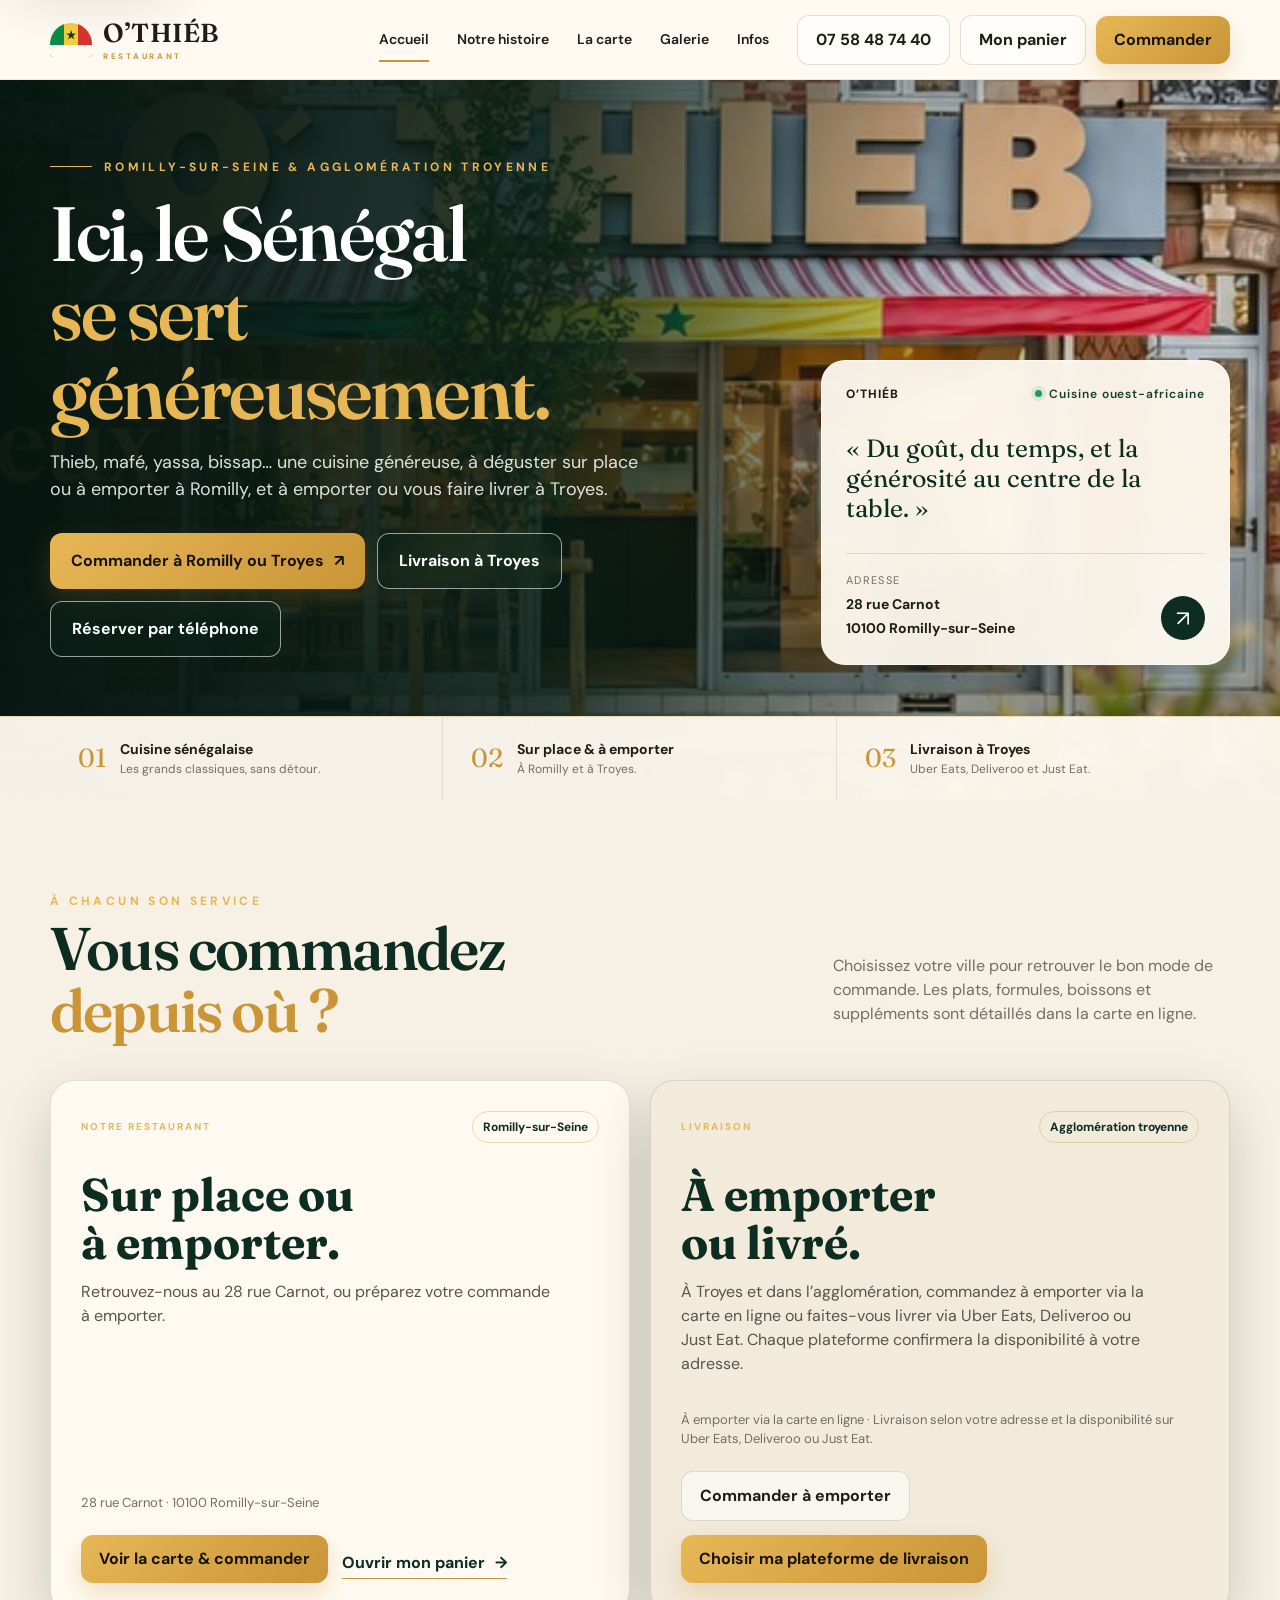
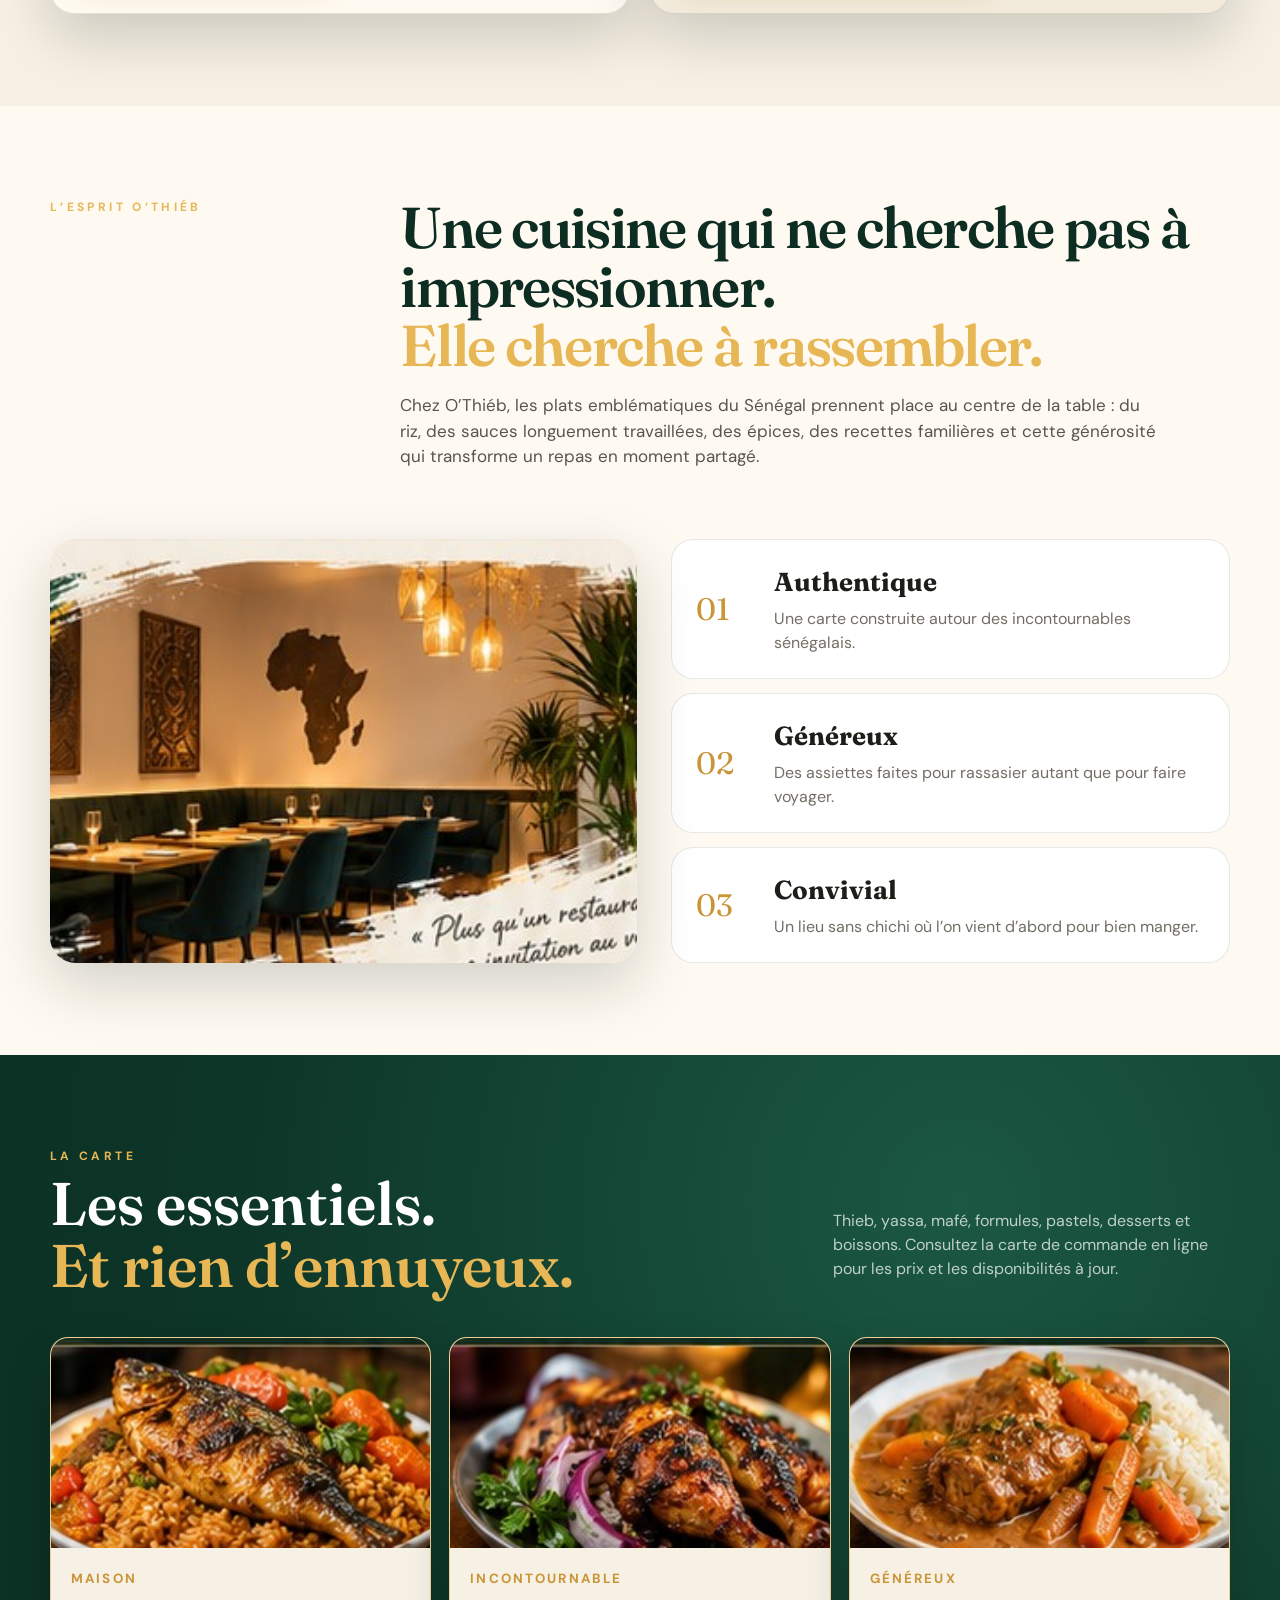
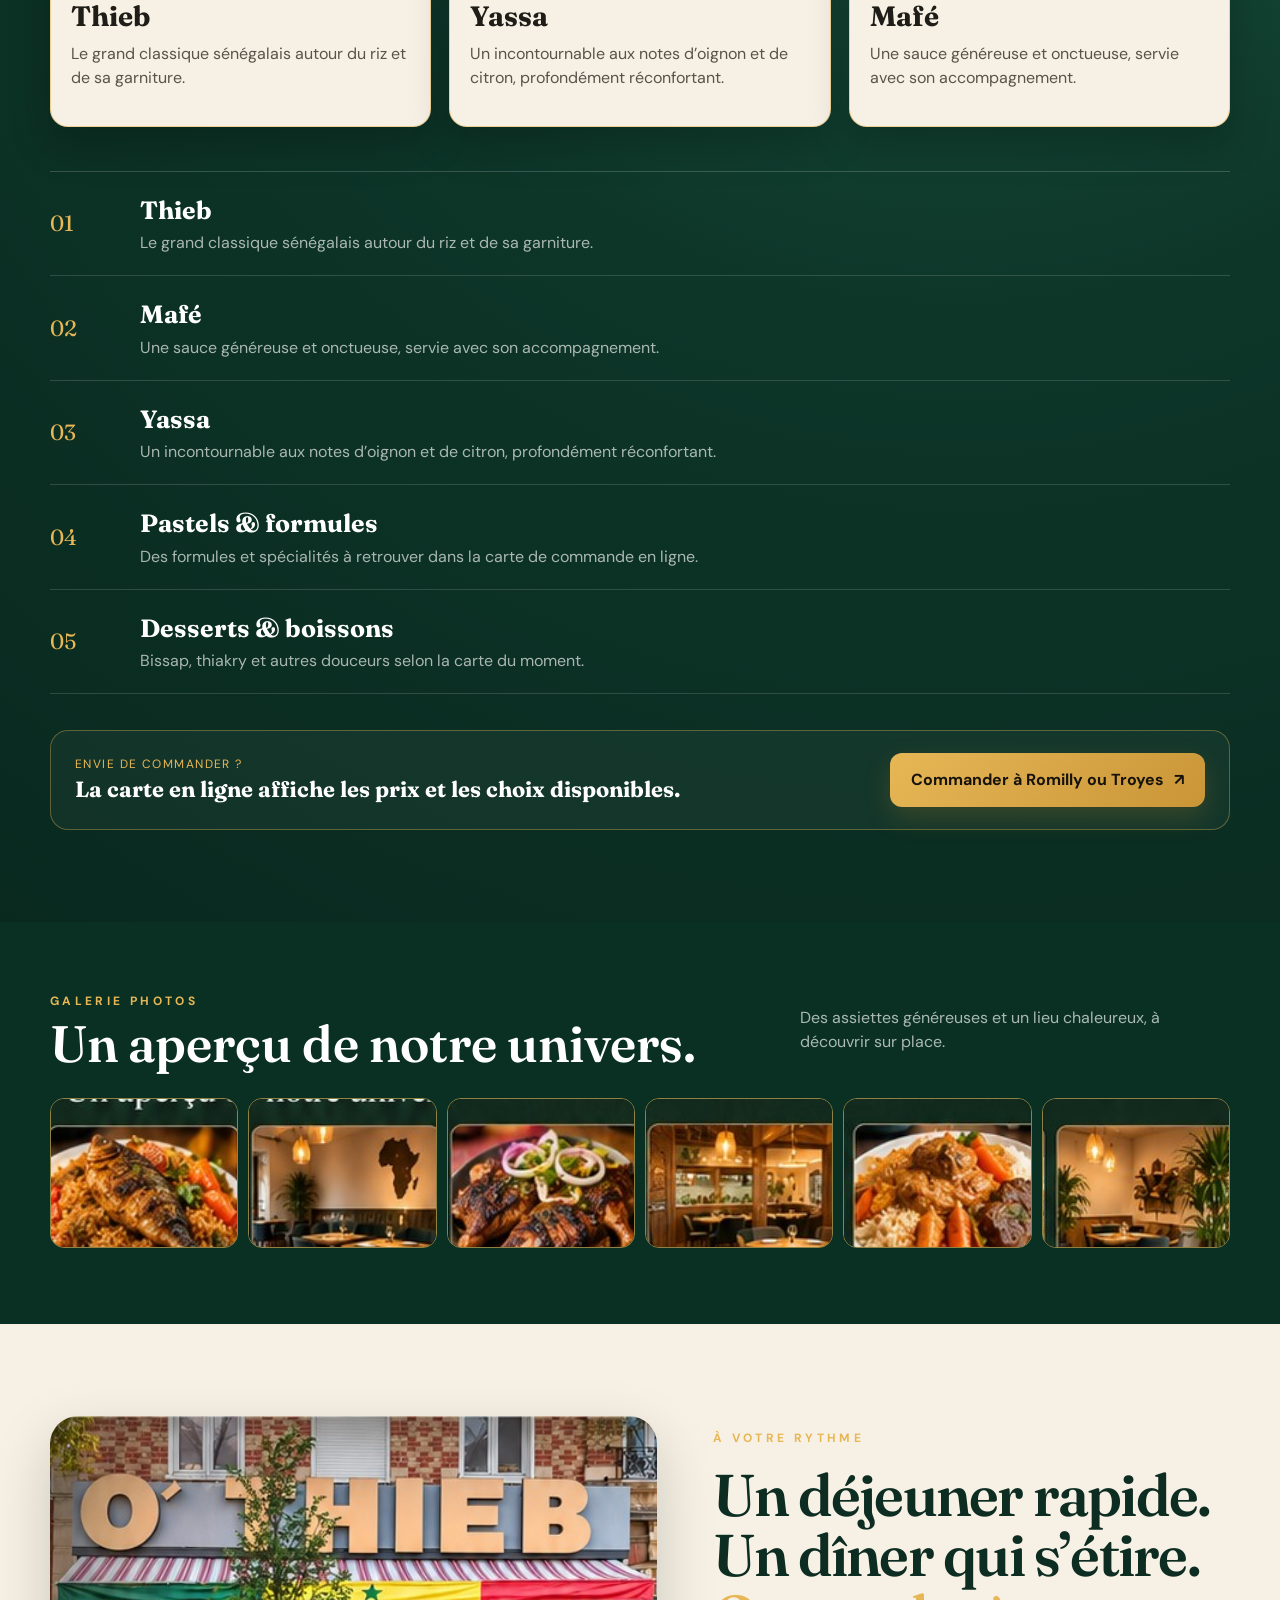
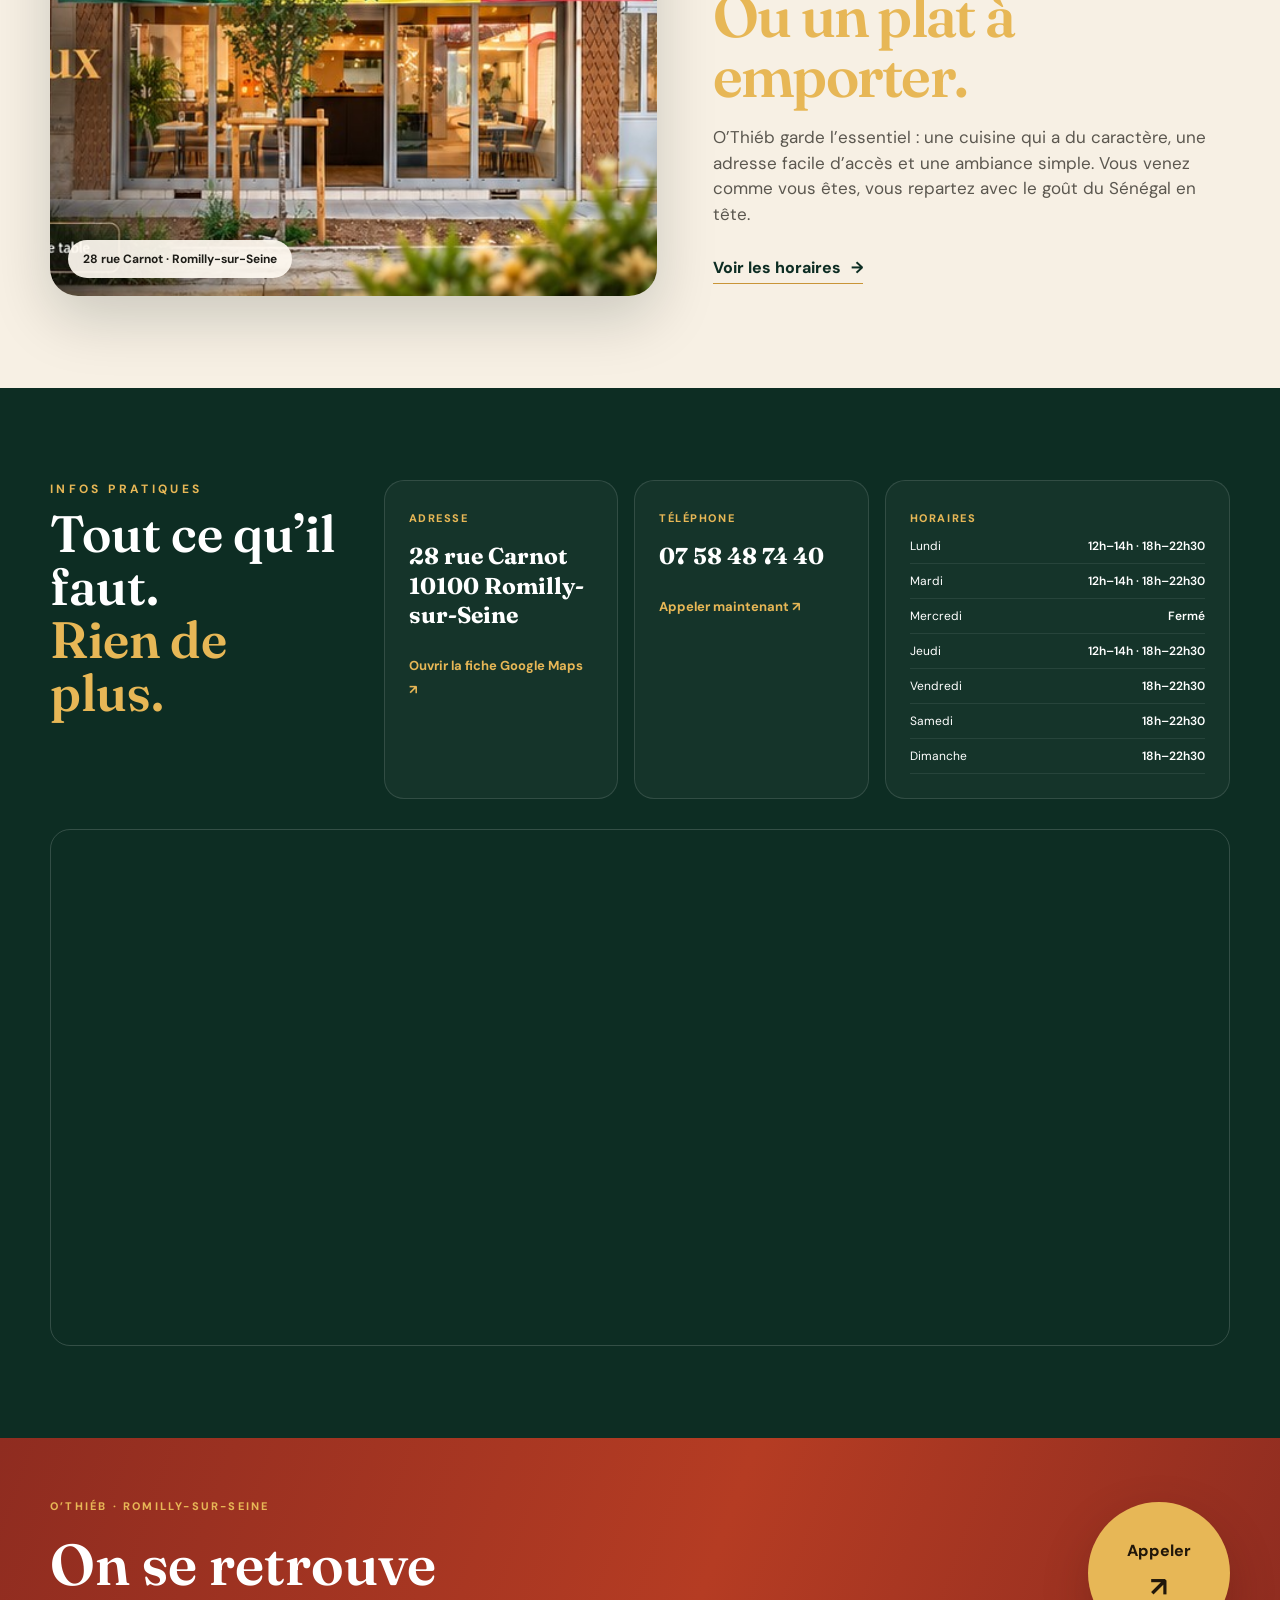
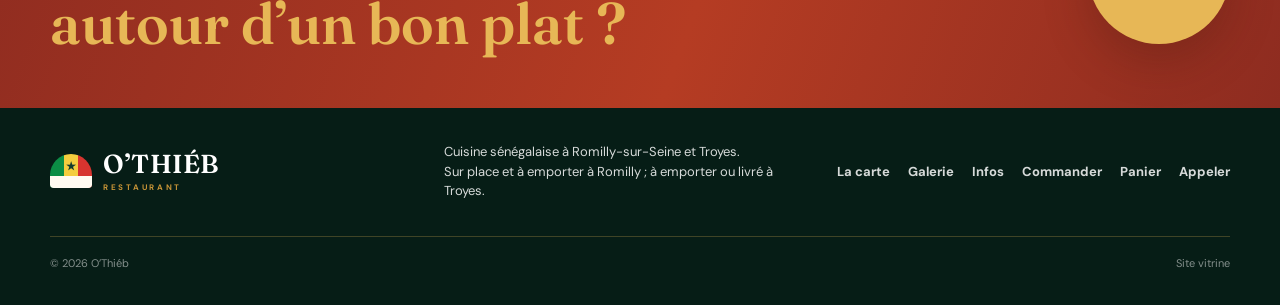
==== commit 31a58d7f: "Ajout de la page livraison." ====
--- a/index.html
+++ b/index.html
@@ -54,7 +54,7 @@
         <a href="#infos">Infos pratiques</a>
         <a class="btn btn-ghost" href="https://othieb.lboost-digitalweb.fr/panier">Mon panier</a>
         <a class="btn btn-gold" href="https://othieb.lboost-digitalweb.fr/menu">Commander à Romilly ou Troyes</a>
-        <a class="btn btn-ghost" href="https://www.ubereats.com/fr/store/othieb-romilly-sur-seine/Vv0nzxi2V6ynzSoo9Z025Q" target="_blank" rel="noopener noreferrer">Livraison à Troyes · Uber Eats</a>
+        <a class="btn btn-ghost" href="livraison.html">Livraison à Troyes</a>
         <a class="btn btn-gold" href="tel:+33758487440">Appeler le restaurant</a>
       </nav>
     </div>
@@ -74,7 +74,7 @@
           <p class="hero-lead">Thieb, mafé, yassa, bissap… une cuisine généreuse, à déguster sur place ou à emporter à Romilly, et à emporter ou vous faire livrer à Troyes.</p>
           <div class="hero-cta">
             <a class="btn btn-gold btn-lg" href="https://othieb.lboost-digitalweb.fr/menu">Commander à Romilly ou Troyes <span>↗</span></a>
-            <a class="btn btn-glass btn-lg" href="https://www.ubereats.com/fr/store/othieb-romilly-sur-seine/Vv0nzxi2V6ynzSoo9Z025Q" target="_blank" rel="noopener noreferrer">Livraison à Troyes</a>
+            <a class="btn btn-glass btn-lg" href="livraison.html">Livraison à Troyes</a>
             <a class="btn btn-glass btn-lg" href="tel:+33758487440">Réserver par téléphone</a>
           </div>
         </div>
@@ -127,7 +127,7 @@
           <div class="ordering-address">À emporter via la carte en ligne · Livraison selon votre adresse et la disponibilité sur Uber Eats, Deliveroo ou Just Eat.</div>
           <div class="ordering-actions">
             <a class="btn btn-ghost" href="https://othieb.lboost-digitalweb.fr/menu">Commander à emporter</a>
-            <a class="btn btn-gold" href="https://www.ubereats.com/fr/store/othieb-romilly-sur-seine/Vv0nzxi2V6ynzSoo9Z025Q" target="_blank" rel="noopener noreferrer">Commander sur Uber Eats ↗</a>
+            <a class="btn btn-gold" href="livraison.html">Choisir ma plateforme de livraison</a>
           </div>
         </article>
       </div>
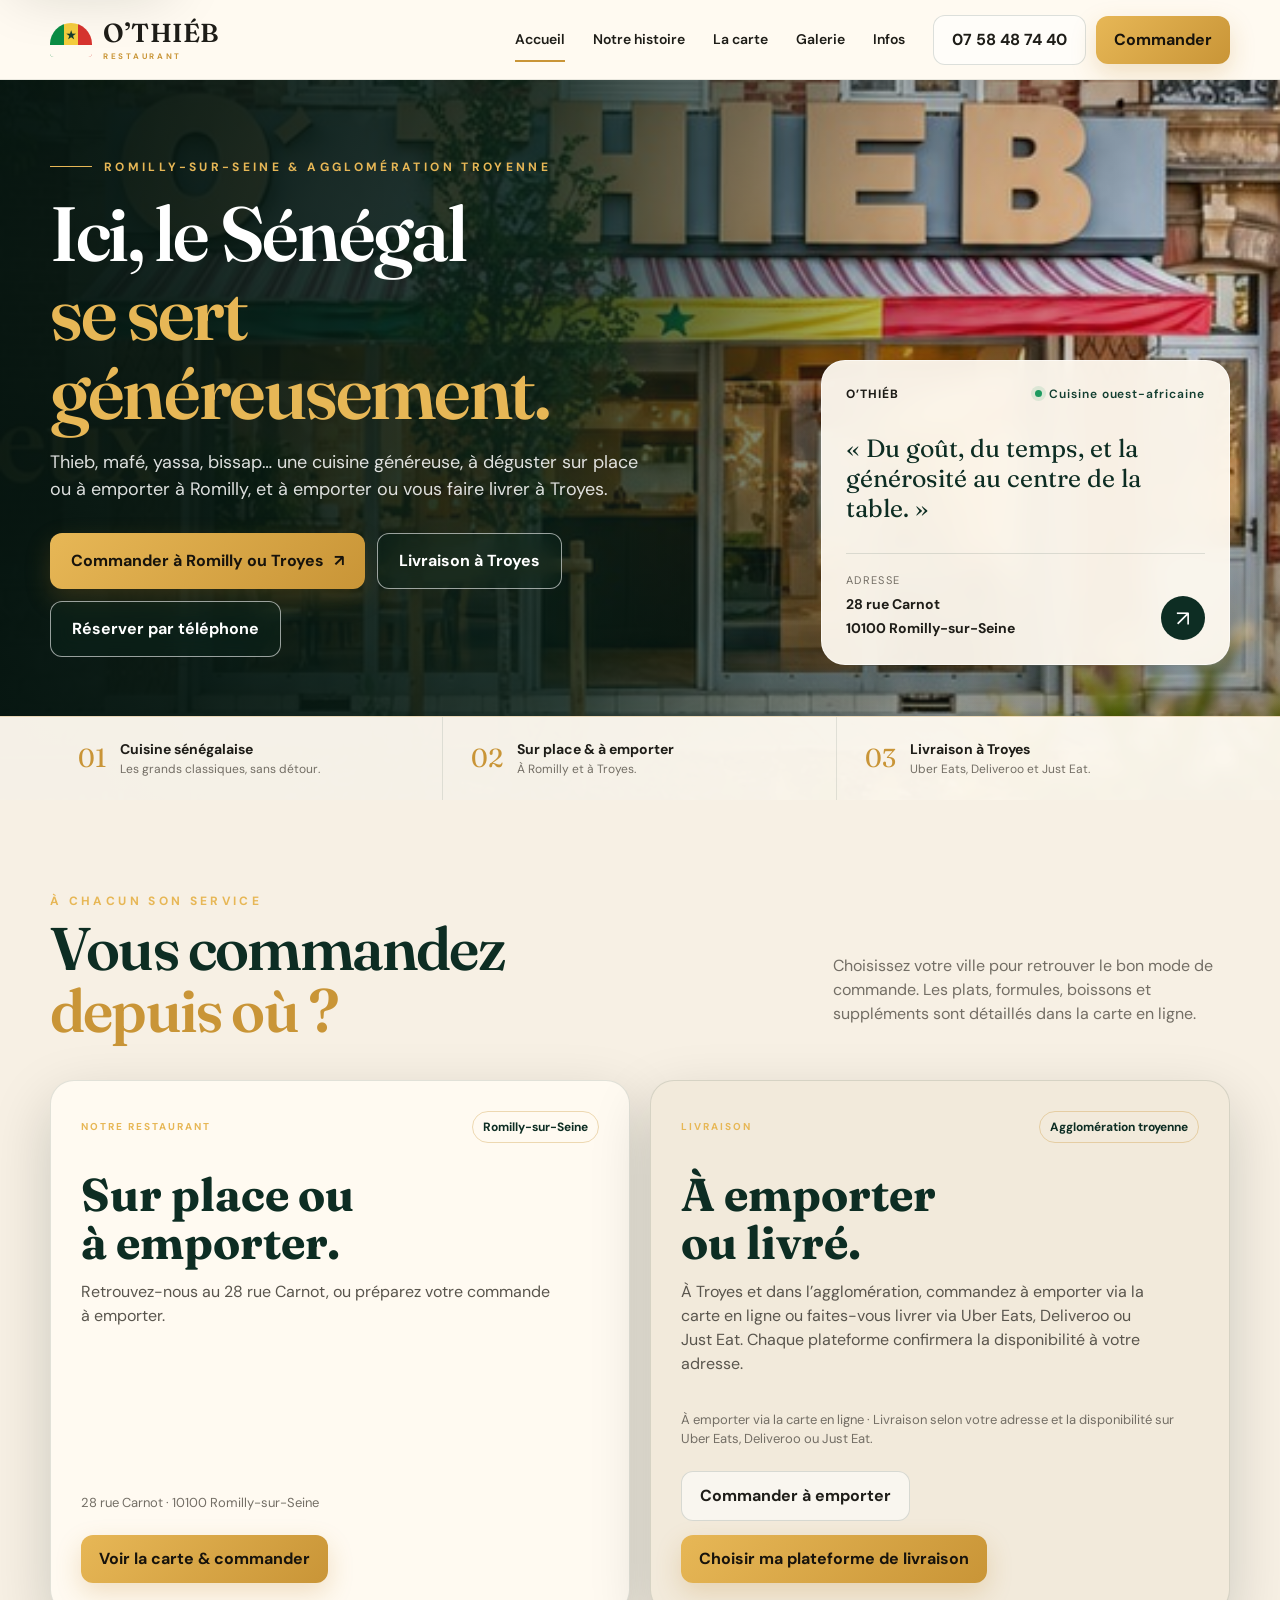
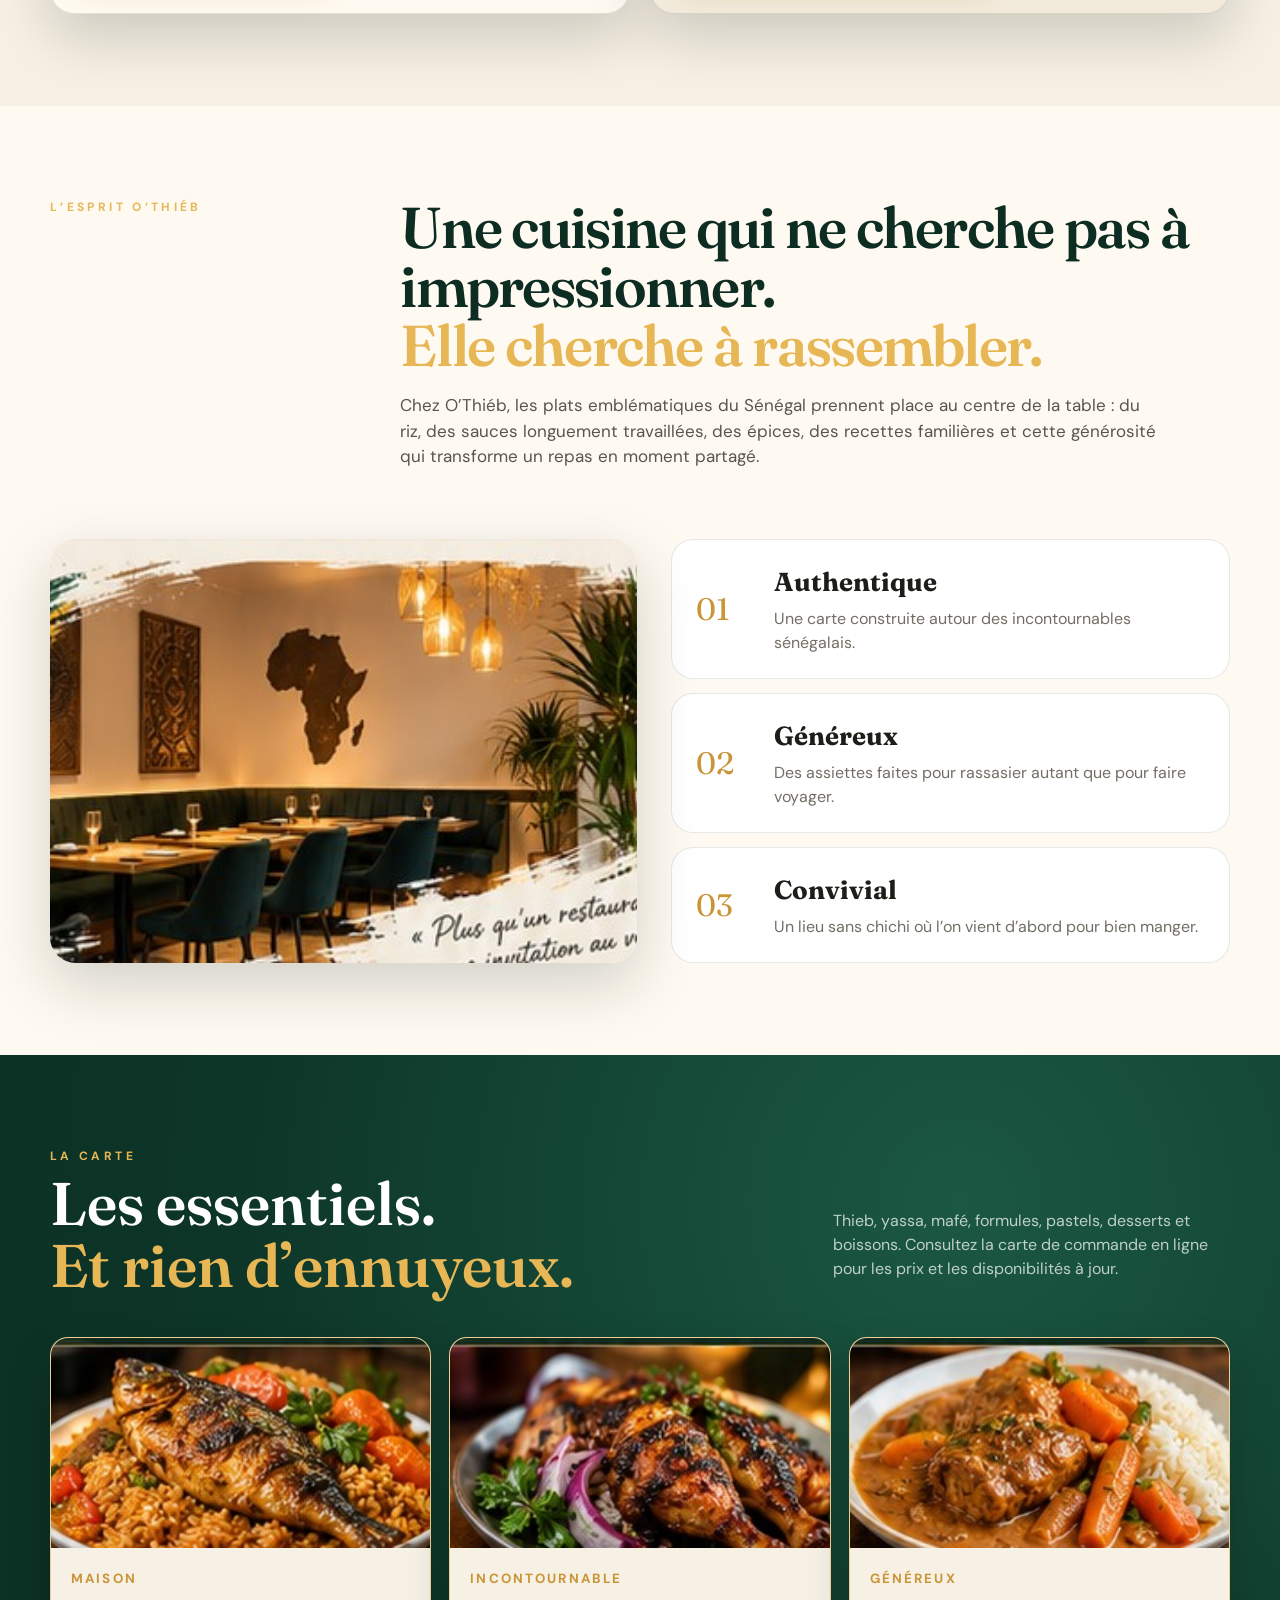
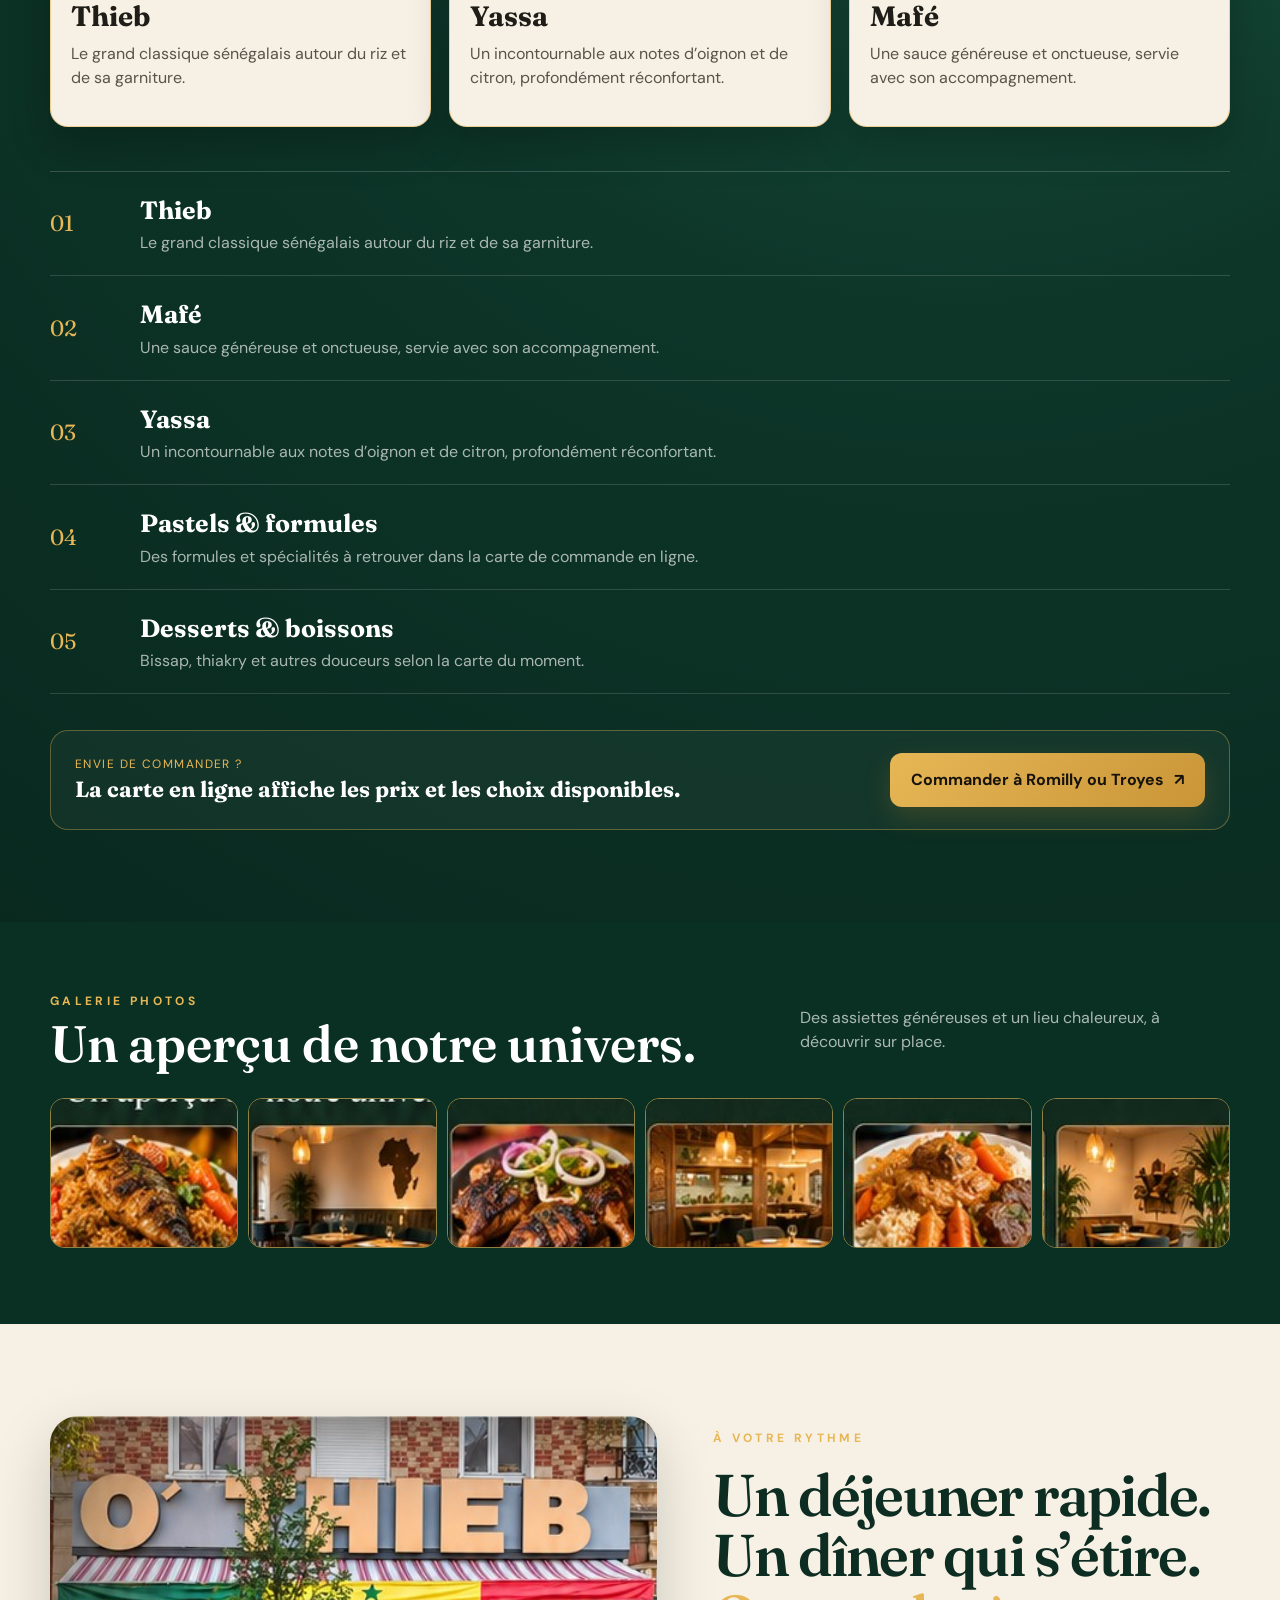
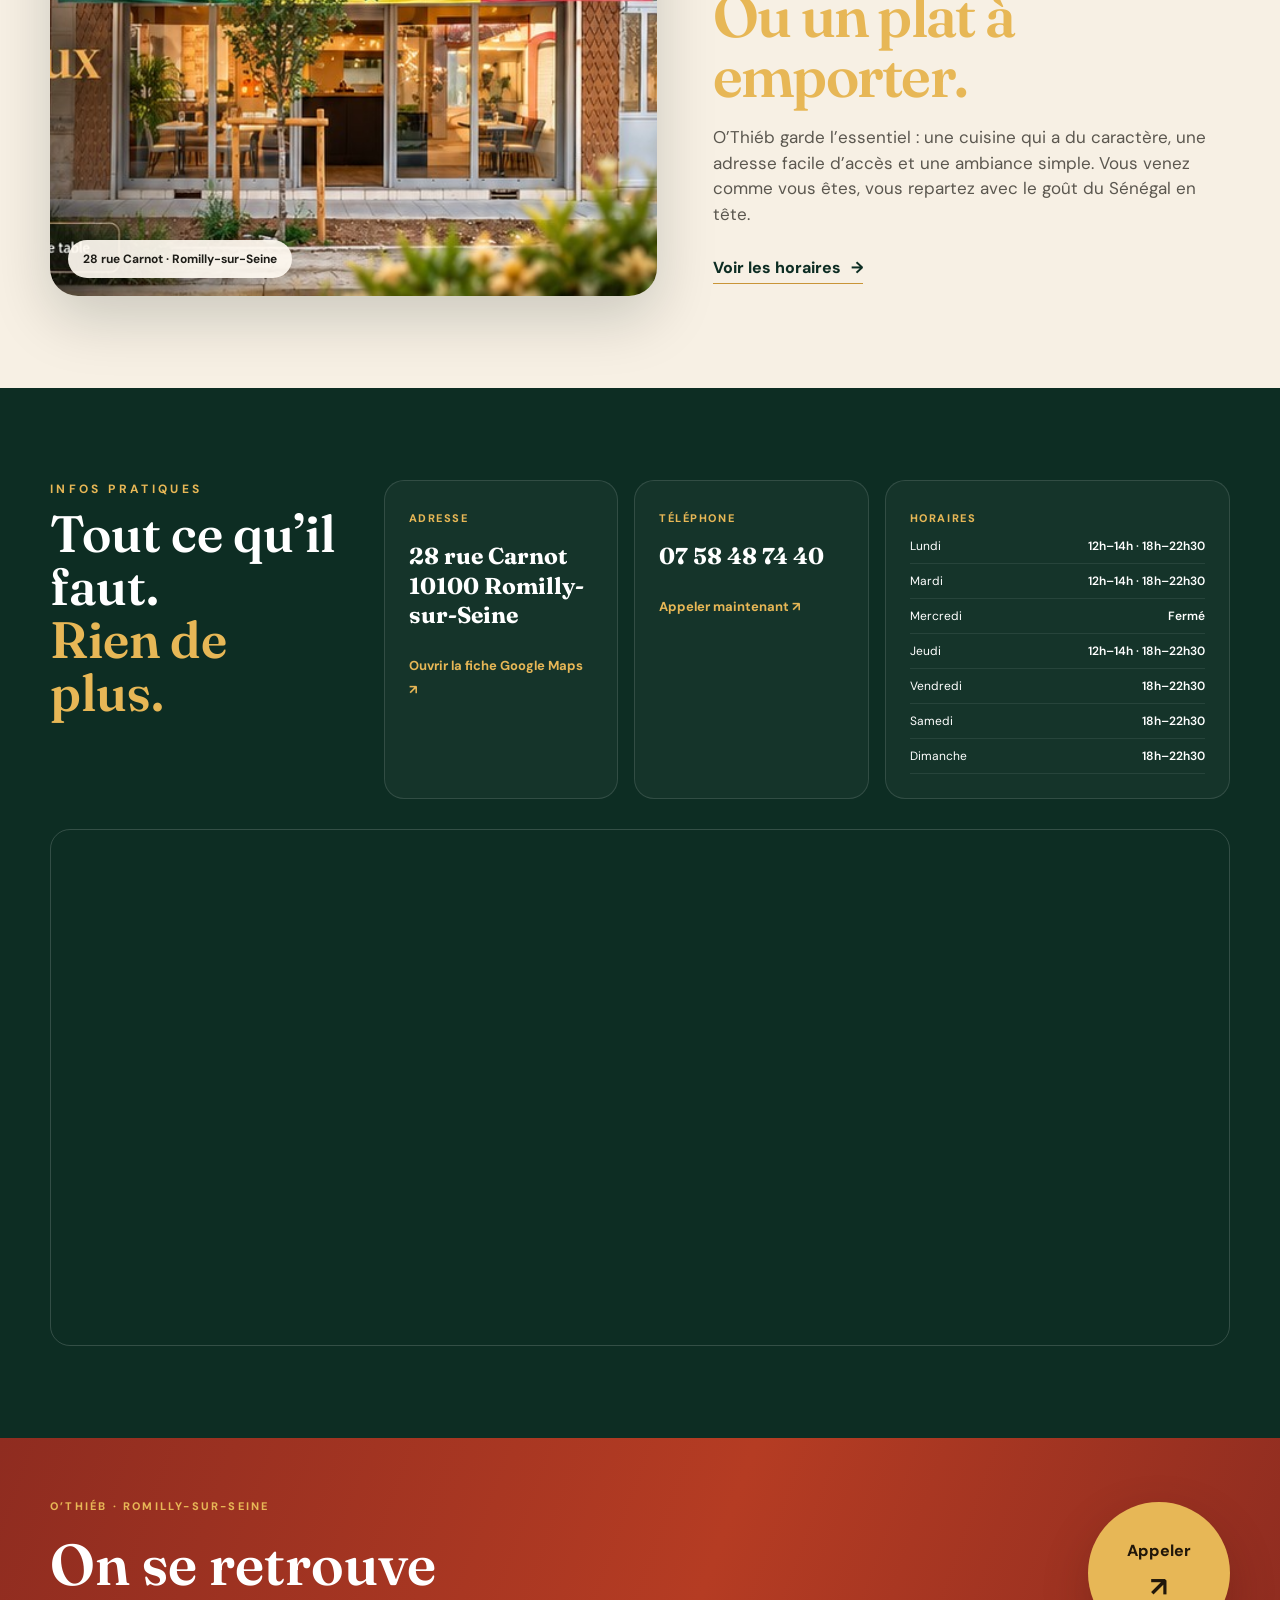
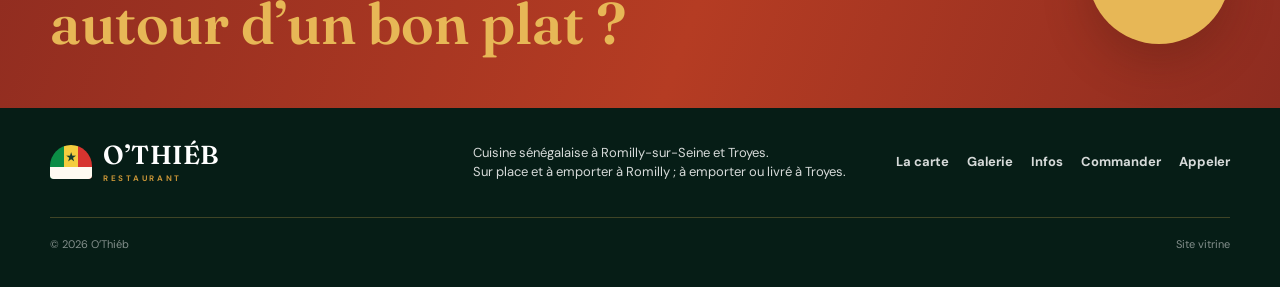
==== commit 62fcde79: "Add files via upload" ====
--- a/index.html
+++ b/index.html
@@ -37,7 +37,6 @@
 
       <div class="nav-actions">
         <a class="btn btn-ghost hide-mobile" href="tel:+33758487440">07 58 48 74 40</a>
-        <a class="btn btn-ghost hide-mobile" href="https://othieb.lboost-digitalweb.fr/panier">Mon panier</a>
         <a class="btn btn-gold hide-mobile" href="https://othieb.lboost-digitalweb.fr/menu">Commander</a>
         <button class="menu-toggle" type="button" aria-label="Ouvrir le menu" aria-expanded="false" data-menu-toggle>
           <span></span><span></span>
@@ -52,7 +51,6 @@
         <a href="#carte">La carte</a>
         <a href="#galerie">Galerie</a>
         <a href="#infos">Infos pratiques</a>
-        <a class="btn btn-ghost" href="https://othieb.lboost-digitalweb.fr/panier">Mon panier</a>
         <a class="btn btn-gold" href="https://othieb.lboost-digitalweb.fr/menu">Commander à Romilly ou Troyes</a>
         <a class="btn btn-ghost" href="livraison.html">Livraison à Troyes</a>
         <a class="btn btn-gold" href="tel:+33758487440">Appeler le restaurant</a>
@@ -117,7 +115,6 @@
           <div class="ordering-address">28 rue Carnot · 10100 Romilly-sur-Seine</div>
           <div class="ordering-actions">
             <a class="btn btn-gold" href="https://othieb.lboost-digitalweb.fr/menu">Voir la carte & commander</a>
-            <a class="text-link" href="https://othieb.lboost-digitalweb.fr/panier">Ouvrir mon panier <span>→</span></a>
           </div>
         </article>
         <article class="ordering-card ordering-card-delivery reveal delay-1">
@@ -244,7 +241,7 @@
     <div class="container footer-grid">
       <a class="brand brand-footer" href="#accueil"><span class="brand-mark" aria-hidden="true"><i></i><b>★</b></span><span class="brand-type"><strong>O’THIÉB</strong><small>RESTAURANT</small></span></a>
       <p>Cuisine sénégalaise à Romilly-sur-Seine et Troyes.<br />Sur place et à emporter à Romilly ; à emporter ou livré à Troyes.</p>
-      <div class="footer-links"><a href="#carte">La carte</a><a href="#galerie">Galerie</a><a href="#infos">Infos</a><a href="https://othieb.lboost-digitalweb.fr/menu">Commander</a><a href="https://othieb.lboost-digitalweb.fr/panier">Panier</a><a href="tel:+33758487440">Appeler</a></div>
+      <div class="footer-links"><a href="#carte">La carte</a><a href="#galerie">Galerie</a><a href="#infos">Infos</a><a href="https://othieb.lboost-digitalweb.fr/menu">Commander</a><a href="tel:+33758487440">Appeler</a></div>
       <div class="footer-bottom"><span>© <span data-year></span> O’Thiéb</span><span>Site vitrine</span></div>
     </div>
   </footer>
